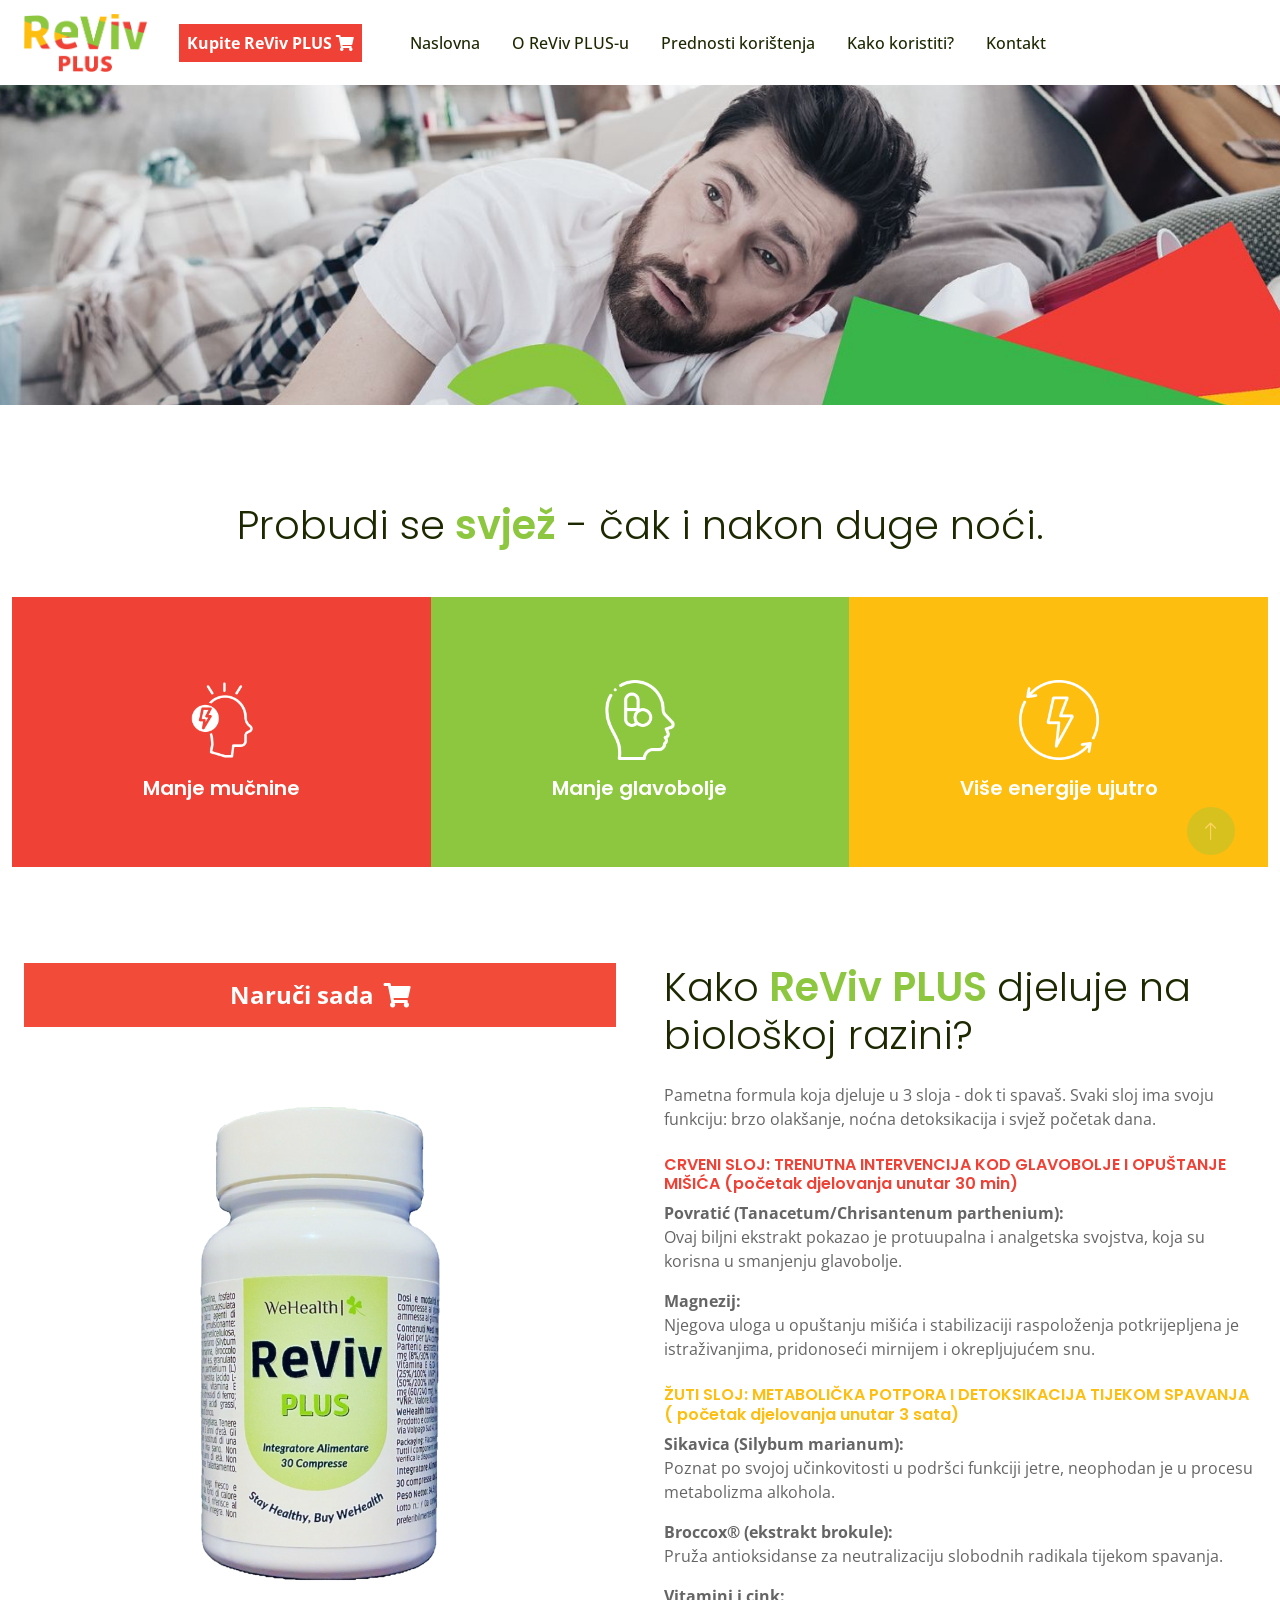
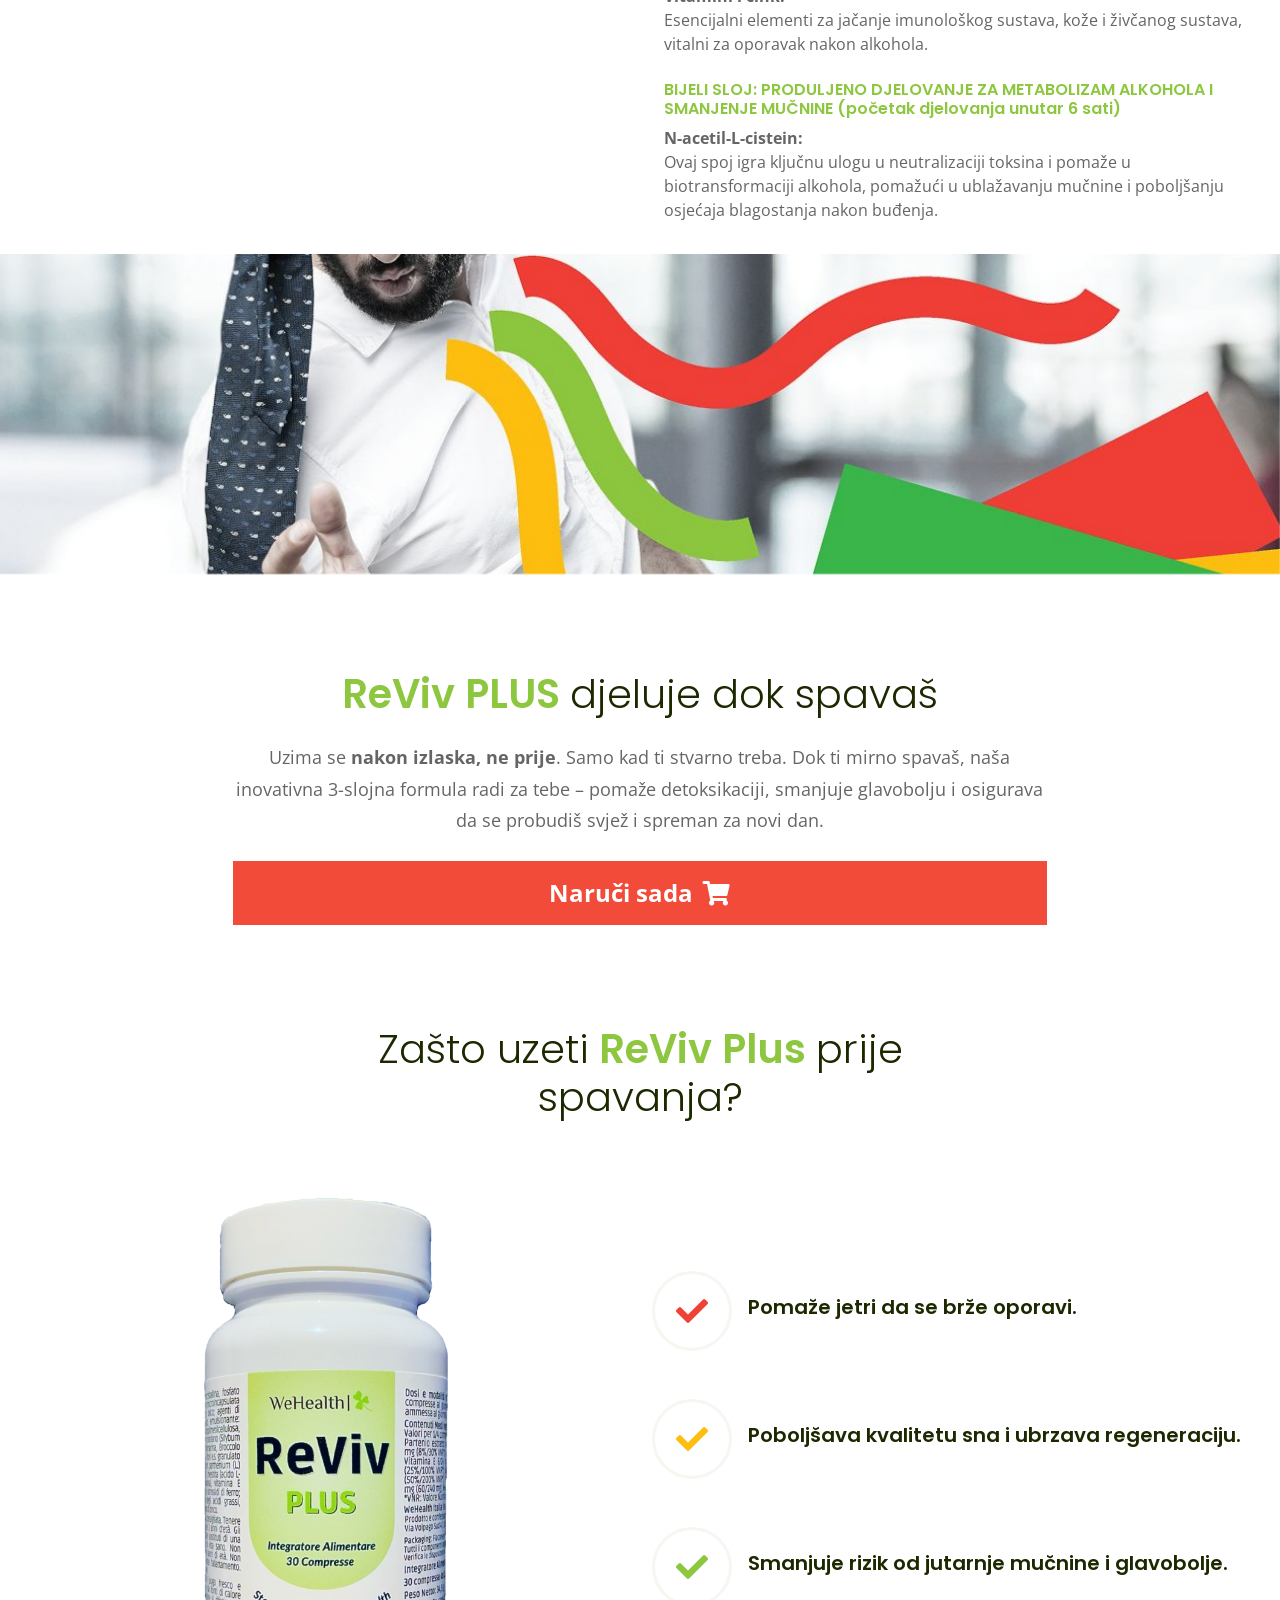
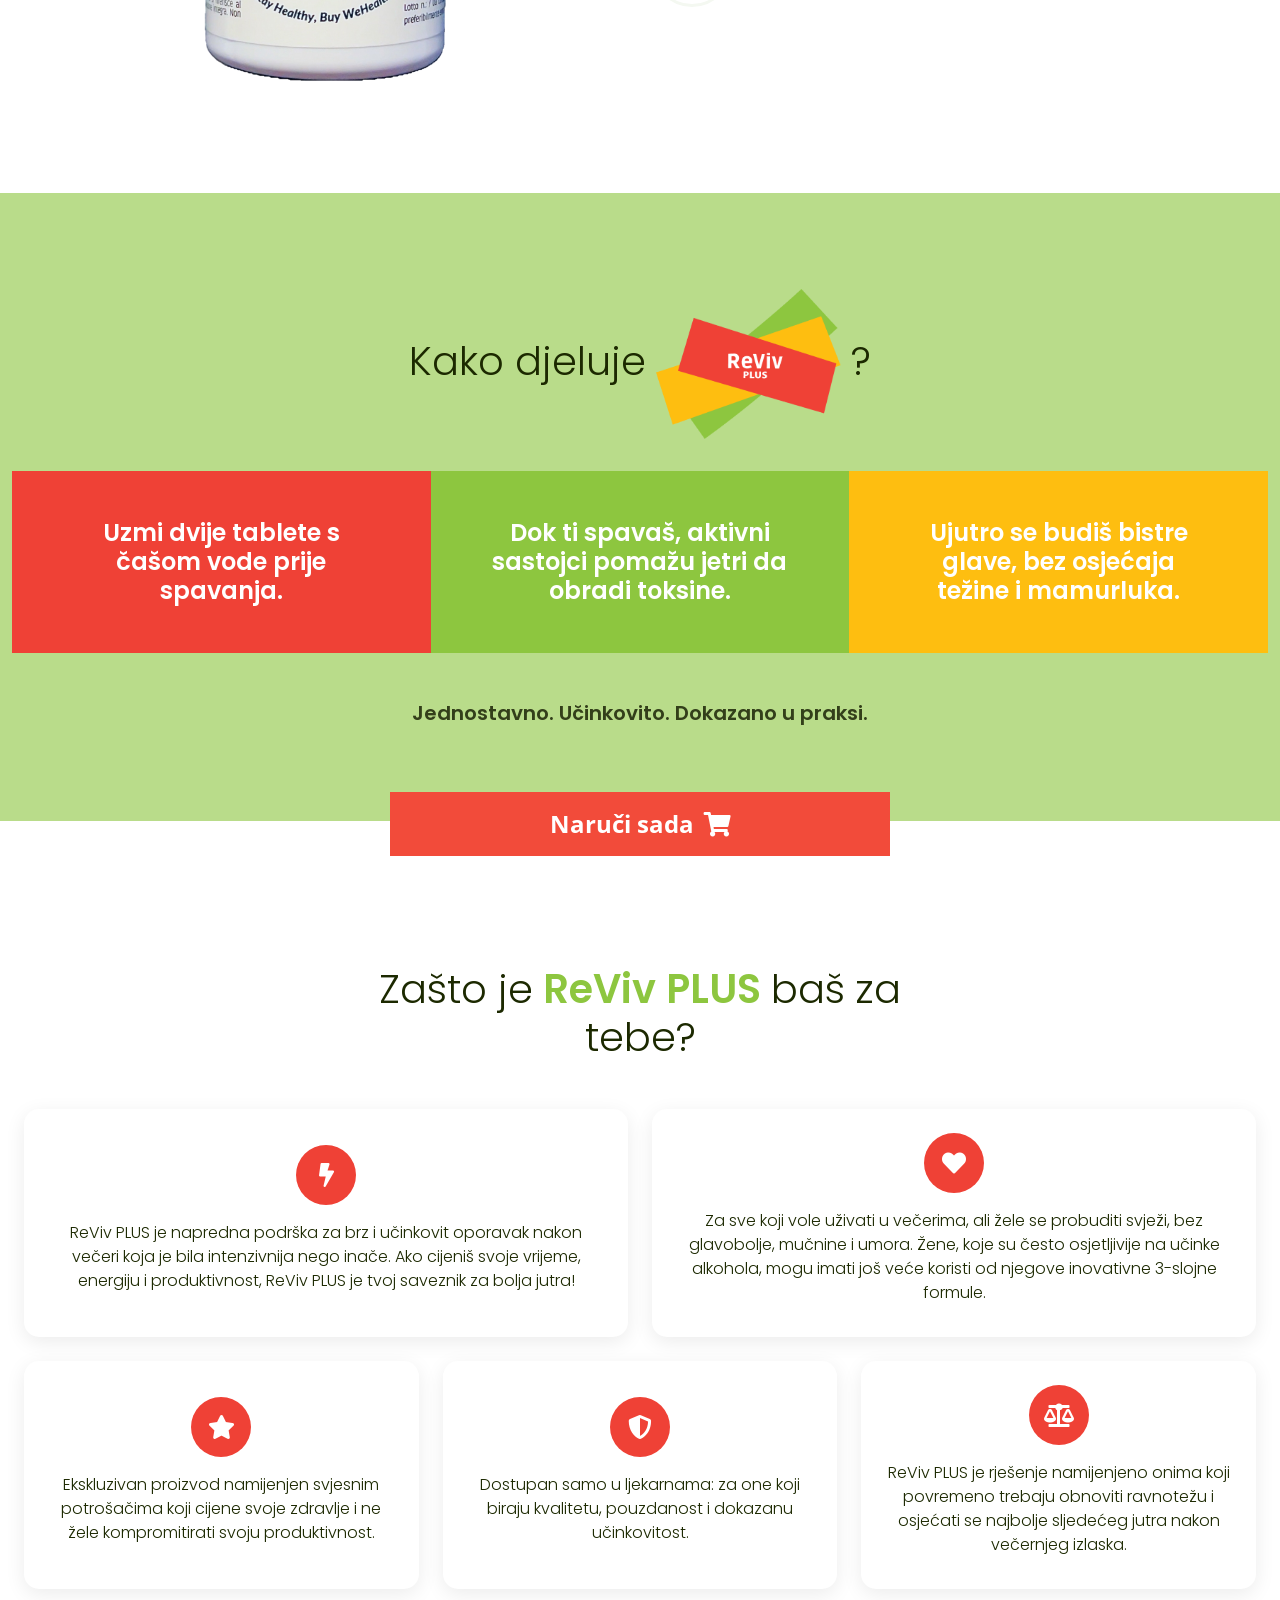
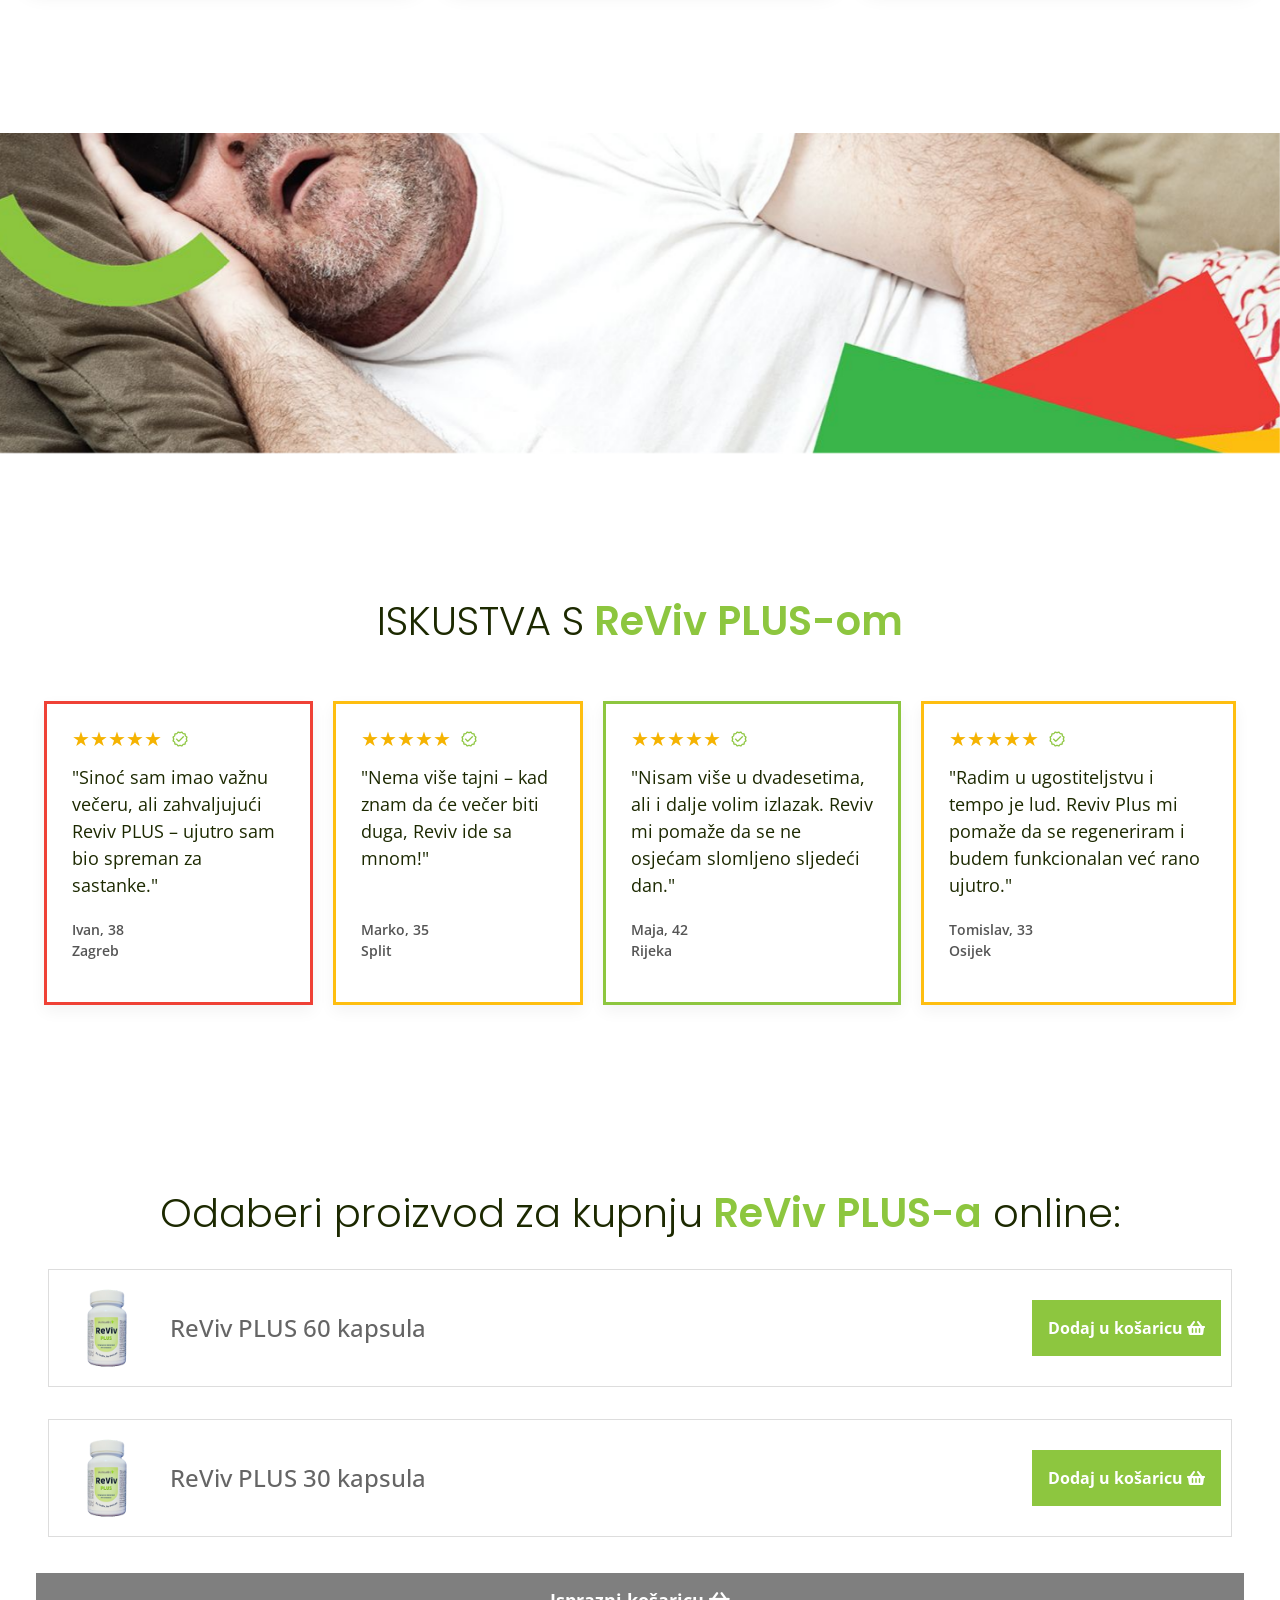
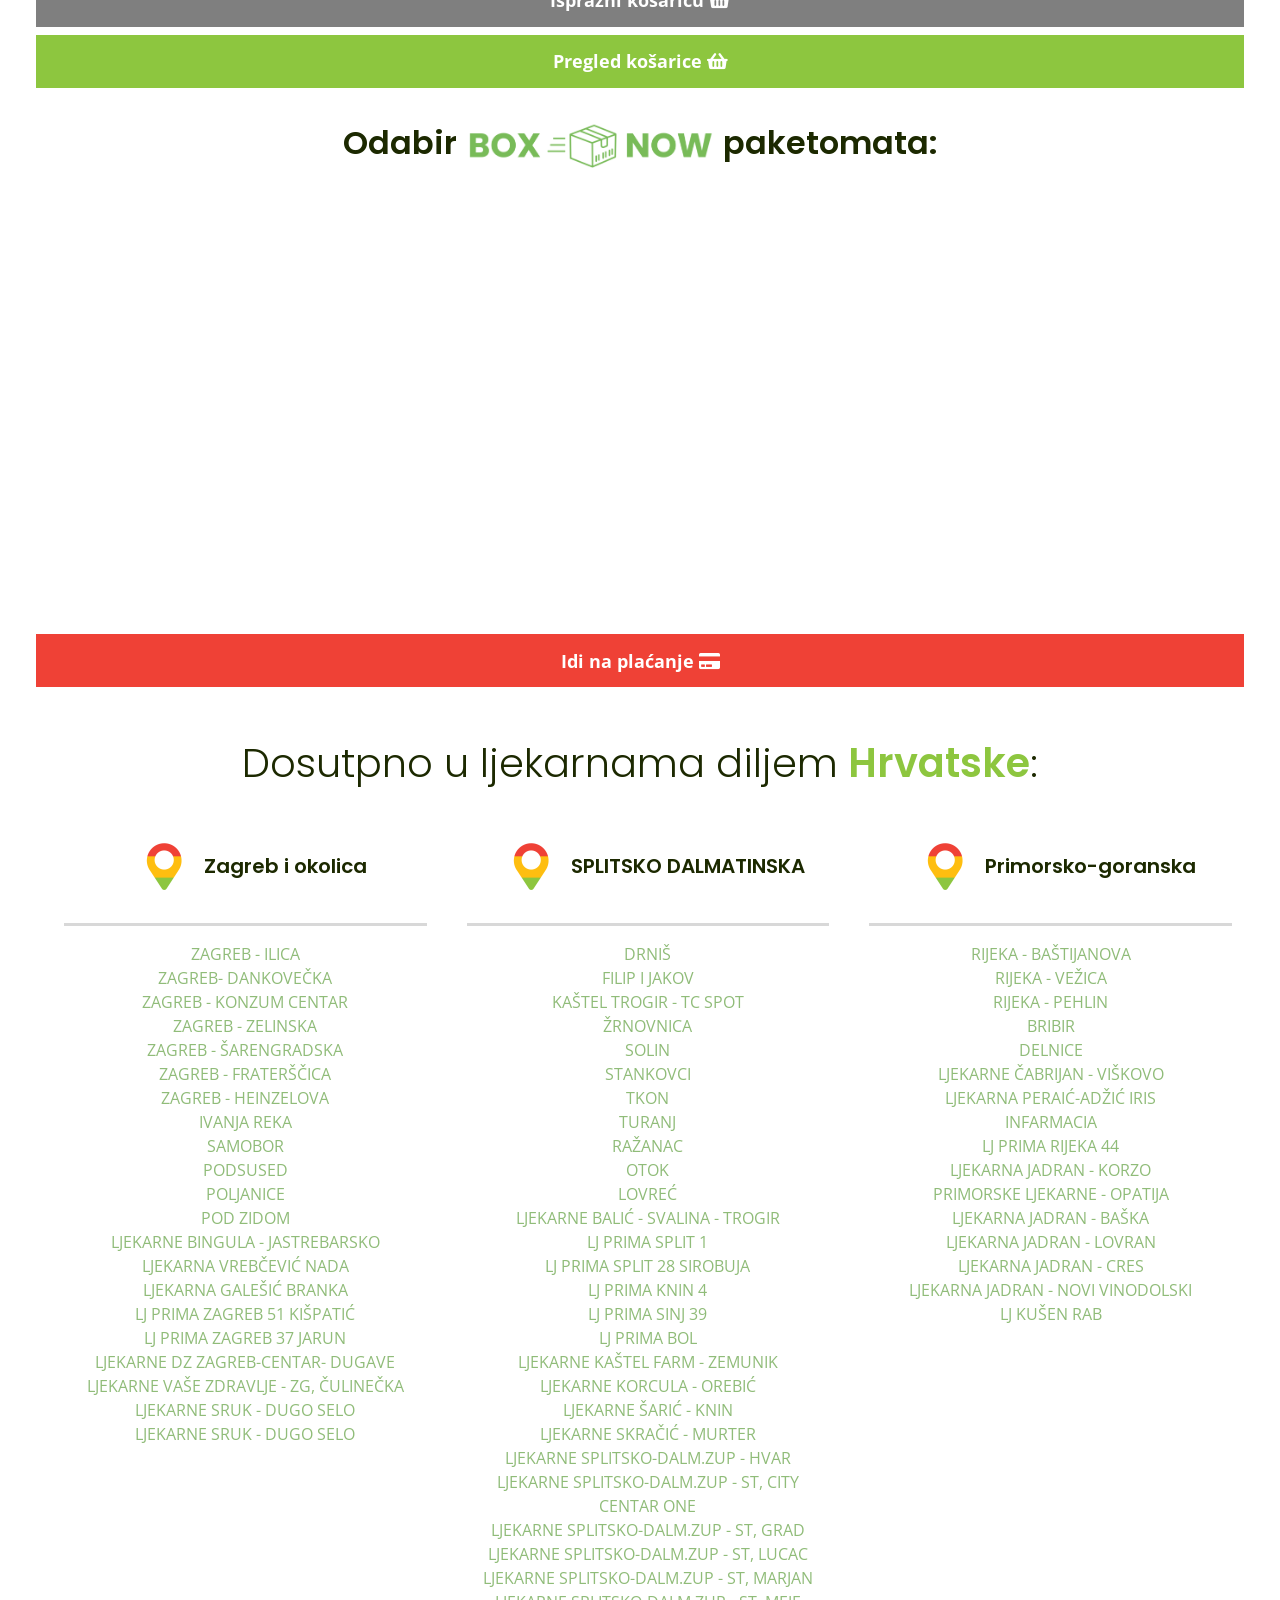
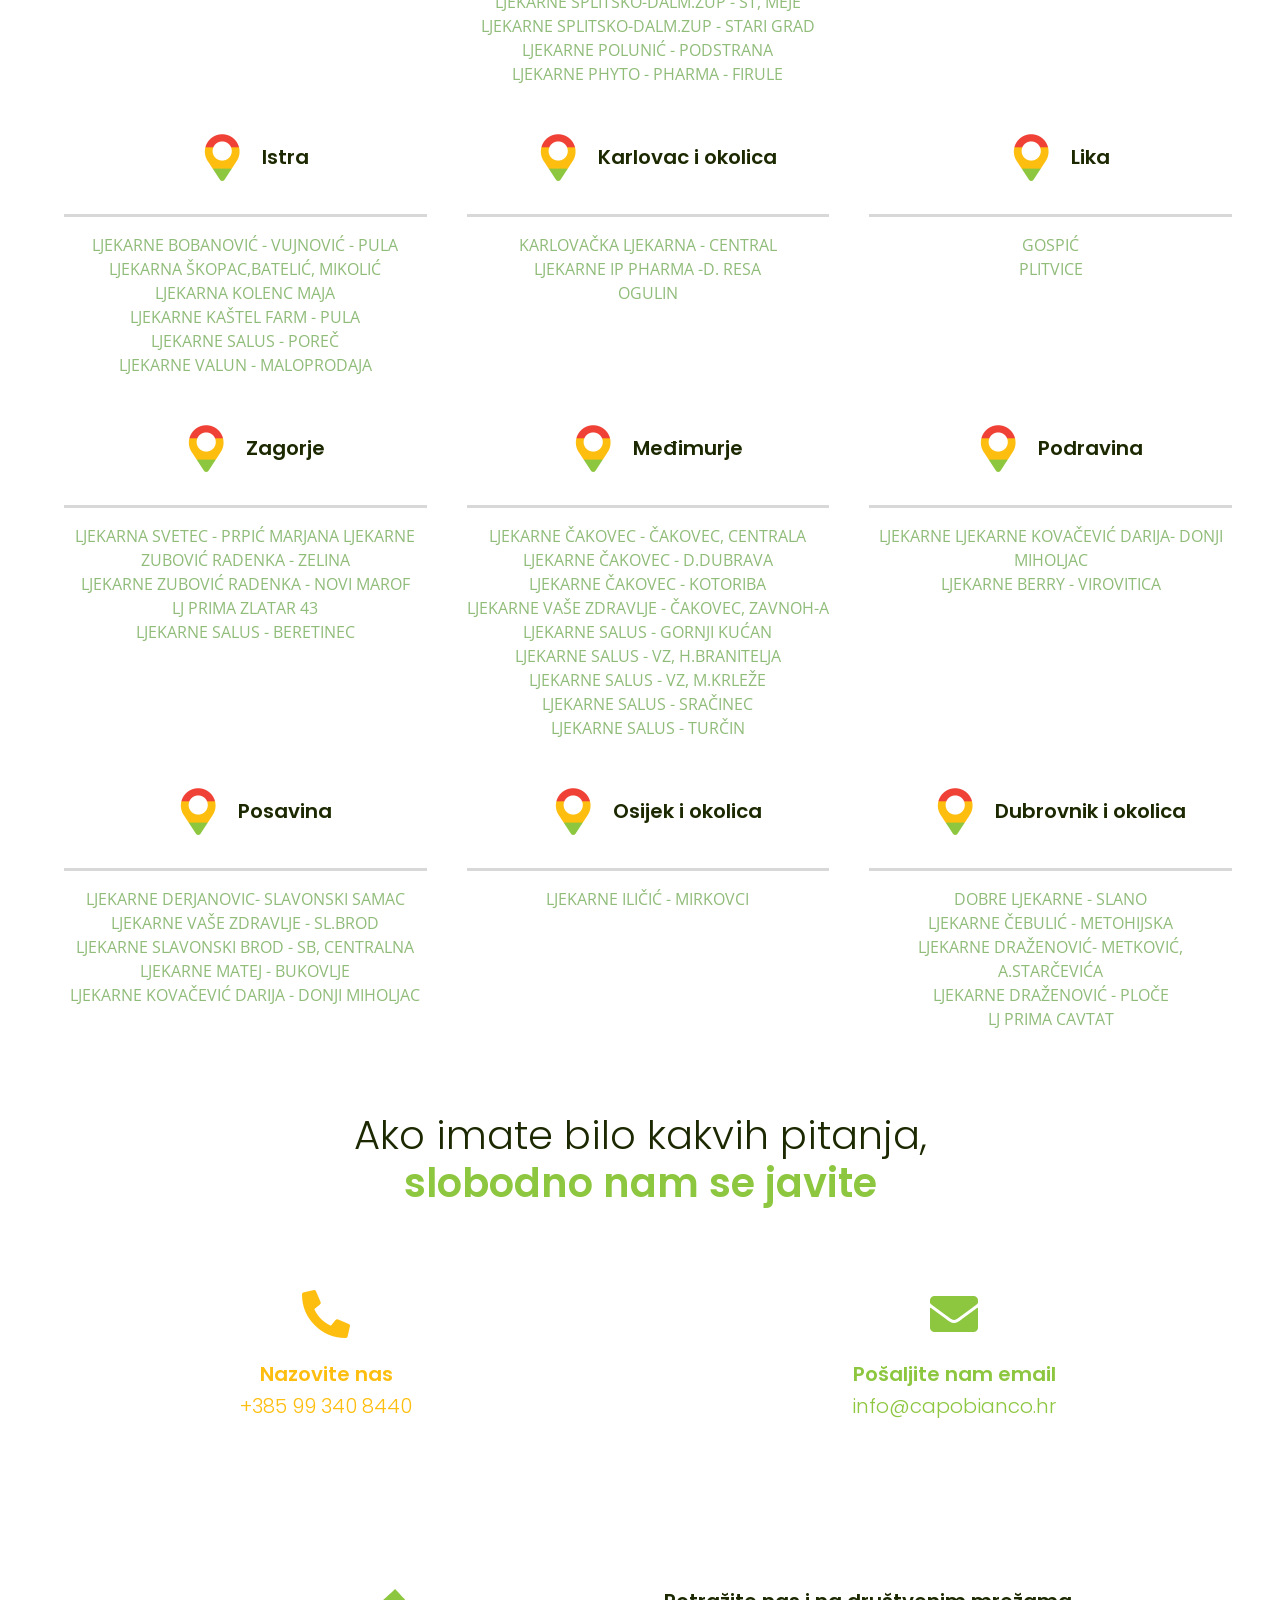
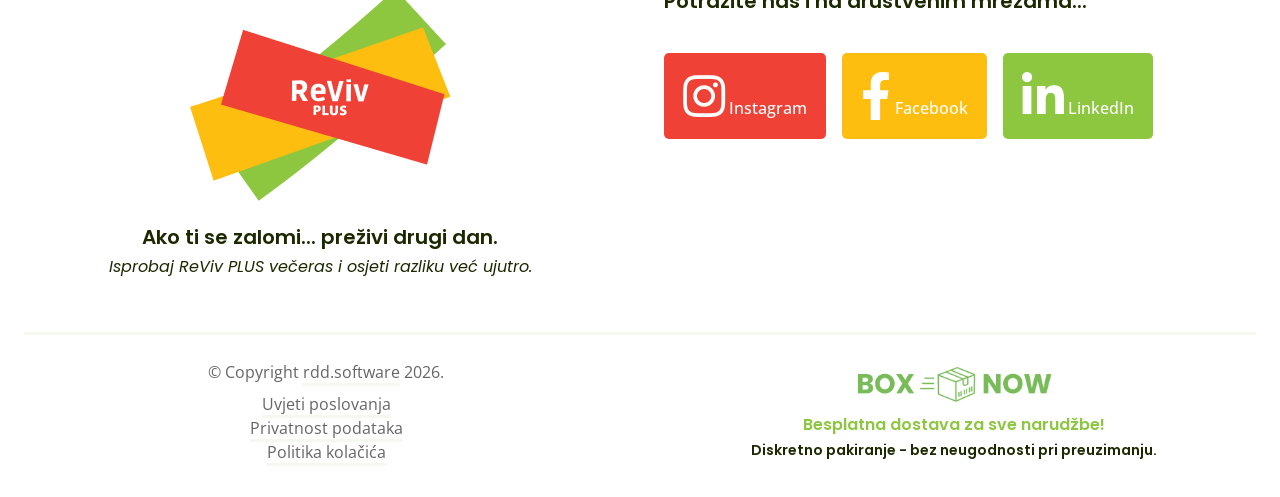
==== index.html @ fdd3a872 "New section added with cta button" ====
<!DOCTYPE html>
<html lang="en">

<head>
    <meta charset="utf-8">
    <title>ReViv PLUS</title>

    <!-- Stripe Main Library -->
    <script src="https://js.stripe.com/v3/"></script>

    <meta content="width=device-width, initial-scale=1.0" name="viewport">
    <meta content="" name="keywords">
    <meta content="" name="description">

    <!-- Favicon -->
    <link href="img/favicon.ico" rel="icon">
    <link rel="apple-touch-icon" sizes="180x180" href="img/apple-touch-icon.png">
    <link rel="icon" type="image/png" sizes="32x32" href="img/favicon-32x32.png">
    <link rel="icon" type="image/png" sizes="16x16" href="img/favicon-16x16.png">
    <link rel="manifest" href="img/site.webmanifest">

    <!-- Google Web Fonts -->
    <link rel="preconnect" href="https://fonts.googleapis.com">
    <link rel="preconnect" href="https://fonts.gstatic.com" crossorigin>
    <link
            href="https://fonts.googleapis.com/css2?family=Open+Sans:wght@400;500&family=Poppins:wght@200;600;700&display=swap"
            rel="stylesheet">

    <!-- Icon Font Stylesheet -->
    <link href="https://cdnjs.cloudflare.com/ajax/libs/font-awesome/5.10.0/css/all.min.css" rel="stylesheet">
    <link href="https://cdn.jsdelivr.net/npm/bootstrap-icons@1.4.1/font/bootstrap-icons.css" rel="stylesheet">

    <!-- Libraries Stylesheet -->
    <link href="lib/animate/animate.min.css" rel="stylesheet">
    <link href="lib/owlcarousel/assets/owl.carousel.min.css" rel="stylesheet">

    <!-- Customized Bootstrap Stylesheet -->
    <link href="css/bootstrap.min.css" rel="stylesheet">

    <!-- Template Stylesheet -->
    <link href="css/style.css?ver=1e0f3e21-e4b1-4bf8-b23b-40b22542bc1cs" rel="stylesheet">

    <!-- Google Tag Manager -->
    <script>(function (w, d, s, l, i) {
        w[l] = w[l] || [];
        w[l].push({
            'gtm.start':
                new Date().getTime(), event: 'gtm.js'
        });
        var f = d.getElementsByTagName(s)[0],
            j = d.createElement(s), dl = l != 'dataLayer' ? '&l=' + l : '';
        j.async = true;
        j.src =
            'https://www.googletagmanager.com/gtm.js?id=' + i + dl;
        f.parentNode.insertBefore(j, f);
    })(window, document, 'script', 'dataLayer', 'GTM-W8FXD79P');</script>
    <!-- End Google Tag Manager -->

    <!-- Meta Pixel Code -->
    <script>
        !function (f, b, e, v, n, t, s) {
            if (f.fbq) return;
            n = f.fbq = function () {
                n.callMethod ?
                    n.callMethod.apply(n, arguments) : n.queue.push(arguments)
            };
            if (!f._fbq) f._fbq = n;
            n.push = n;
            n.loaded = !0;
            n.version = '2.0';
            n.queue = [];
            t = b.createElement(e);
            t.async = !0;
            t.src = v;
            s = b.getElementsByTagName(e)[0];
            s.parentNode.insertBefore(t, s)
        }(window, document, 'script',
            'https://connect.facebook.net/en_US/fbevents.js');
        fbq('init', '1792141361356498');
        fbq('track', 'PageView');
    </script>
    <noscript><img height="1" width="1" style="display:none"
                   src="https://www.facebook.com/tr?id=1792141361356498&ev=PageView&noscript=1"
    /></noscript>
    <!-- End Meta Pixel Code -->
</head>

<!-- Google Tag Manager (noscript) -->
<noscript>
    <iframe src="https://www.googletagmanager.com/ns.html?id=GTM-W8FXD79P"
            height="0" width="0" style="display:none;visibility:hidden"></iframe>
</noscript>
<!-- End Google Tag Manager (noscript) -->

<body>
<!-- Spinner Start -->
<div id="spinner"
     class="show bg-white position-fixed translate-middle w-100 vh-100 top-50 start-50 d-flex align-items-center justify-content-center">
    <div class="spinner-grow text-green" style="width: 3rem; height: 3rem;" role="status">
        <span class="sr-only">Učitavanje...</span>
    </div>
</div>
<!-- Spinner End -->

<!-- Navbar Start -->
<div class="container-fluid sticky-top">
    <div class="container">
        <nav class="navbar navbar-expand-lg navbar-light p-0">
            <a href="index.html" class="navbar-brand">
                <img id="menu-logo" height="58" src="img/footer_logo.png" alt="">
            </a>
            <a id="call-to-action-button" href="#order" class="nav-item nav-link">
                <span class="call-to-action-btn">Kupite ReViv PLUS <i class="fa fa-shopping-cart"></i></span>
            </a>
            <button type="button" class="navbar-toggler me-0" data-bs-toggle="collapse"
                    data-bs-target="#navbarCollapse">
                <span class="navbar-toggler-icon"></span>
            </button>
            <div class="collapse navbar-collapse" id="navbarCollapse">
                <div class="navbar-nav">
                    <a href="index.html" class="nav-item nav-link">Naslovna</a>
                    <a href="#about" class="nav-item nav-link">O ReViv PLUS-u</a>
                    <a href="#benefits" class="nav-item nav-link">Prednosti korištenja</a>
                    <a href="#how-to-use" class="nav-item nav-link">Kako koristiti?</a>
                    <a href="#contact" class="nav-item nav-link">Kontakt</a>
                </div>
            </div>
        </nav>
    </div>
</div>
<!-- Navbar End -->


<!-- Hero Start -->
<div class="container-fluid hero-header mb-5">
    <div class="container">
        <div class="row g-5 align-items-center">
        </div>
    </div>
</div>
<!-- Hero End -->

<!-- Feature Start -->
<div id="about" class="container-fluid py-5">
    <div class="container">
        <h1 class="text-green mb-5" style="text-align: center;">
            <span class="fw-light text-dark"> Probudi se</span> svjež<span class="fw-light text-dark"> - čak i nakon duge noći.</span>
        </h1>
        <div class="row g-4">
            <div id="hangover" class="col-lg-4 wow fadeIn" data-wow-delay="0.1s">
                <div class="feature-item position-relative text-center p-3">
                    <div class="border py-5 px-3">
                        <img class="feature-icon" src="icons/hangover.png" alt="hangover-icon">
                        <h5 class="text-white mb-0">Manje mučnine</h5>
                    </div>
                </div>
            </div>
            <div id="headache" class="col-lg-4 wow fadeIn" data-wow-delay="0.3s">
                <div class="feature-item position-relative text-center p-3">
                    <div class="border py-5 px-3">
                        <img class="feature-icon" src="icons/headache.png" alt="headache-icon">
                        <h5 class="text-white mb-0">Manje glavobolje</h5>
                    </div>
                </div>
            </div>
            <div id="liver" class="col-lg-4 wow fadeIn" data-wow-delay="0.5s">
                <div class="feature-item position-relative text-center p-3">
                    <div class="border py-5 px-3">
                        <img class="feature-icon" src="icons/energy.png" alt="liver-icon">
                        <h5 class="text-white mb-0">Više energije ujutro</h5>
                    </div>
                </div>
            </div>
        </div>
    </div>
</div>
<!-- Feature End -->

<!-- About Start -->
<div class="container-fluid pt-5 pb-3">
    <div class="container">
        <div class="row g-5 align-items-start">
            <div class="col-lg-6 wow fadeIn about-cta-col" data-wow-delay="0.1s">

                <!-- BUTTON (TOP) -->
                <div class="about-cta-wrapper">
                    <a href="#order" class="about-cta-btn">
                        Naruči sada <i class="fa fa-shopping-cart"></i>
                    </a>
                </div>

                <!-- IMAGE (CENTERED) -->
                <div class="about-cta-image">
                    <img class="img-fluid animated pulse infinite"
                         src="img/pill-box.png"
                         alt="reviv-plus-img">
                </div>

            </div>


            <div class="col-lg-6 wow fadeIn" data-wow-delay="0.5s">

                <h1 class="text-green mb-4"><span class="fw-light text-dark">Kako</span> ReViv PLUS
                    <span class="fw-light text-dark">djeluje na biološkoj razini?</span></h1>

                <p class="mb-4">
                    Pametna formula koja djeluje u 3 sloja - dok ti spavaš.
                    Svaki sloj ima svoju funkciju: brzo olakšanje, noćna
                    detoksikacija i svjež početak dana.
                </p>
                <p class="mb-4">
                <h6 class="text-red">CRVENI SLOJ: TRENUTNA INTERVENCIJA KOD GLAVOBOLJE I OPUŠTANJE MIŠIĆA
                    (početak djelovanja unutar 30 min)</h6>
                <p>
                    <strong>Povratić (Tanacetum/Chrisantenum parthenium):</strong><br> Ovaj biljni ekstrakt pokazao je
                    protuupalna i
                    analgetska svojstva, koja su korisna u smanjenju glavobolje.
                </p>
                <p>
                    <strong>Magnezij:</strong><br> Njegova uloga u opuštanju mišića i stabilizaciji raspoloženja
                    potkrijepljena je
                    istraživanjima, pridonoseći mirnijem i okrepljujućem snu.
                </p>
                </p>
                <p class="mb-4">
                <h6 class="text-yellow">ŽUTI SLOJ: METABOLIČKA POTPORA I DETOKSIKACIJA TIJEKOM SPAVANJA
                    ( početak djelovanja unutar 3 sata)</h6>
                <p>
                    <strong>Sikavica (Silybum marianum):</strong><br> Poznat po svojoj učinkovitosti u podršci funkciji
                    jetre, neophodan je u procesu metabolizma alkohola.
                </p>
                <p>
                    <strong>Broccox® (ekstrakt brokule):</strong><br> Pruža antioksidanse za neutralizaciju slobodnih
                    radikala tijekom spavanja.
                </p>
                <p>
                    <strong>Vitamini i cink:</strong><br> Esencijalni elementi za jačanje imunološkog sustava, kože i
                    živčanog sustava, vitalni za oporavak nakon
                    alkohola.
                </p>
                </p>
                <p class="mb-4">
                <h6 class="text-green">BIJELI SLOJ: PRODULJENO DJELOVANJE ZA METABOLIZAM ALKOHOLA I SMANJENJE MUČNINE
                    (početak djelovanja
                    unutar 6 sati)</h6>
                <strong>N-acetil-L-cistein:</strong><br> Ovaj spoj igra ključnu ulogu u neutralizaciji
                toksina i pomaže u biotransformaciji alkohola, pomažući u ublažavanju mučnine i poboljšanju osjećaja
                blagostanja nakon buđenja.
                </p>

            </div>

        </div>
    </div>
</div>
<!-- About End -->

<!-- Hero About Start -->
<div class="container-fluid hero-header about-hero mb-5">
    <div class="container">
        <div class="row g-5 align-items-center">
        </div>
    </div>
</div>
<!-- Hero About End -->

<!-- Sleep Action Section Start -->
<div class="container-fluid py-5 mb-5">
    <div class="container">
        <div class="row justify-content-center">
            <div class="col-lg-8 text-center wow fadeIn" data-wow-delay="0.1s">
                <h1 class="text-green mb-4">
                    ReViv PLUS <span class="fw-light text-dark">djeluje dok spavaš</span>
                </h1>
                <p class="mb-4" style="font-size: 1.1rem; line-height: 1.8;">
                    Uzima se <strong>nakon izlaska, ne prije</strong>. Samo kad ti stvarno treba.
                    Dok ti mirno spavaš, naša inovativna 3-slojna formula radi za tebe –
                    pomaže detoksikaciji, smanjuje glavobolju i osigurava da se probudiš svjež i spreman za novi dan.
                </p>

                <!-- CTA BUTTON -->
                <div class="mt-4">
                    <a href="#order" class="about-cta-btn">
                        Naruči sada <i class="fa fa-shopping-cart"></i>
                    </a>
                </div>
            </div>
        </div>
    </div>
</div>
<!-- Sleep Action Section End -->

<!-- Feature Start -->
<div id="benefits" class="container-fluid py-1">
    <div class="container">
        <div class="mx-auto text-center wow fadeIn" data-wow-delay="0.1s" style="max-width: 600px;">
            <h1 class="text-green mb-3"><span class="fw-light text-dark">Zašto uzeti</span> ReViv
                Plus <span class="fw-light text-dark">prije spavanja?</span></h1>
        </div>
        <div class="row g-4 align-items-center">
            <div class="col-lg-6 wow fadeIn" data-wow-delay="0.1s">
                <img class="img-fluid animated pulse infinite" src="img/pill-box.png" alt="reviv-plus-pill-box">
            </div>
            <div class="col-lg-6 wow fadeIn" data-wow-delay="0.3s">
                <div class="row g-5">
                    <div class="col-12 d-flex">
                        <div class="btn-square rounded-circle border flex-shrink-0"
                             style="width: 80px; height: 80px;">
                            <i class="fa fa-check fa-2x text-red"></i>
                        </div>
                        <div class="ps-3 vertical_center">
                            <h5>Pomaže jetri da se brže oporavi.</h5>
                        </div>
                    </div>
                    <div class="col-12 d-flex">
                        <div class="btn-square rounded-circle border flex-shrink-0"
                             style="width: 80px; height: 80px;">
                            <i class="fa fa-check fa-2x text-yellow"></i>
                        </div>
                        <div class="ps-3 vertical_center">
                            <h5>Poboljšava kvalitetu sna i ubrzava regeneraciju.</h5>
                        </div>
                    </div>
                    <div class="col-12 d-flex">
                        <div class="btn-square rounded-circle border flex-shrink-0"
                             style="width: 80px; height: 80px;">
                            <i class="fa fa-check fa-2x text-green"></i>
                        </div>
                        <div class="ps-3 vertical_center">
                            <h5>Smanjuje rizik od jutarnje mučnine i glavobolje.</h5>
                        </div>
                    </div>
                </div>
            </div>
        </div>
    </div>
</div>
<!-- Feature End -->


<!-- How To Use Start -->
<div id="how-to-use" class="container-fluid how-to-use my-5 py-5 position-relative">
    <div class="container text-dark py-5">

        <!-- Section title -->
        <div class="mx-auto text-center wow fadeIn" data-wow-delay="0.1s" style="max-width: 600px;">
            <h1 class="text-white mb-3">
                <span class="fw-light text-dark">Kako djeluje</span>
                <a href="index.html" class="d-inline-block mb-3">
                    <img height="150" src="img/logo.png" alt="">
                </a>
                <span class="fw-light text-dark"> ?</span>
            </h1>
        </div>


        <!-- Three boxes -->
        <div class="row g-4">
            <div class="col-lg-4 wow fadeIn bg-red" data-wow-delay="0.1s">
                <div class="feature-item position-relative text-center">
                    <div class="m-5">
                        <h4 class="text-white">Uzmi dvije tablete s čašom vode prije spavanja.</h4>
                    </div>
                </div>
            </div>

            <div class="col-lg-4 wow fadeIn bg-green" data-wow-delay="0.3s">
                <div class="feature-item position-relative text-center">
                    <div class="m-5">
                        <h4 class="text-white">Dok ti spavaš, aktivni sastojci pomažu jetri da obradi toksine.</h4>
                    </div>
                </div>
            </div>

            <div class="col-lg-4 wow fadeIn bg-yellow" data-wow-delay="0.5s">
                <div class="feature-item position-relative text-center">
                    <div class="m-5">
                        <h4 class="text-white">Ujutro se budiš bistre glave, bez osjećaja težine i mamurluka.</h4>
                    </div>
                </div>
            </div>
        </div>

    </div>

    <div class="row g-4 text-center">
        <h5 class="mb-5 slogan-how-it-works">
            Jednostavno. Učinkovito. Dokazano u praksi.
        </h5>
    </div>

    <!-- CTA BUTTON OVERLAPPING BOTTOM EDGE -->
    <div class="how-to-use-cta">
        <a href="#order" class="about-cta-btn">
            Naruči sada <i class="fa fa-shopping-cart"></i>
        </a>
    </div>

</div>
<!-- How To Use End -->


<!-- Testimonial Start -->
<div class="container-fluid testimonial my-5 py-5">
    <div class="container text-dark py-5">
        <div class="mx-auto text-center wow fadeIn" data-wow-delay="0.1s" style="max-width: 600px;">
            <h1 class="text-green mb-5">
                <span class="fw-light text-dark">Zašto je</span> ReViv PLUS
                <span class="fw-light text-dark"> baš za tebe?</span>
            </h1>
        </div>

        <!-- Prvi red - 2 kartice -->
        <div class="row g-4 mb-4 justify-content-center">
            <div class="col-lg-6 col-md-6">
                <div class="testimonial-card p-4 h-100 wow fadeIn" data-wow-delay="0.1s">
                    <div class="icon-circle mb-3">
                        <i class="fas fa-bolt"></i>
                    </div>
                    <h5 class="fw-light lh-base text-dark">
                        ReViv PLUS je napredna podrška za brz i učinkovit
                        oporavak nakon večeri koja je bila intenzivnija nego inače. Ako cijeniš svoje vrijeme,
                        energiju i produktivnost, ReViv PLUS je tvoj saveznik za bolja jutra!
                    </h5>
                </div>
            </div>
            <div class="col-lg-6 col-md-6">
                <div class="testimonial-card p-4 h-100 wow fadeIn" data-wow-delay="0.2s">
                    <div class="icon-circle mb-3">
                        <i class="fas fa-heart"></i>
                    </div>
                    <h5 class="fw-light lh-base text-dark">
                        Za sve koji vole uživati u večerima, ali žele se
                        probuditi svježi, bez glavobolje, mučnine i umora. Žene, koje su često osjetljivije na
                        učinke alkohola, mogu imati još veće koristi od njegove inovativne 3-slojne formule.
                    </h5>
                </div>
            </div>
        </div>

        <!-- Drugi red - 3 kartice -->
        <div class="row g-4 justify-content-center">
            <div class="col-lg-4 col-md-6">
                <div class="testimonial-card p-4 h-100 wow fadeIn" data-wow-delay="0.3s">
                    <div class="icon-circle mb-3">
                        <i class="fas fa-star"></i>
                    </div>
                    <h5 class="fw-light lh-base text-dark">
                        Ekskluzivan proizvod namijenjen svjesnim potrošačima koji
                        cijene svoje zdravlje i ne žele kompromitirati svoju produktivnost.
                    </h5>
                </div>
            </div>
            <div class="col-lg-4 col-md-6">
                <div class="testimonial-card p-4 h-100 wow fadeIn" data-wow-delay="0.4s">
                    <div class="icon-circle mb-3">
                        <i class="fas fa-shield-alt"></i>
                    </div>
                    <h5 class="fw-light lh-base text-dark">
                        Dostupan samo u ljekarnama: za one koji biraju
                        kvalitetu, pouzdanost i dokazanu učinkovitost.
                    </h5>
                </div>
            </div>
            <div class="col-lg-4 col-md-6">
                <div class="testimonial-card p-4 h-100 wow fadeIn" data-wow-delay="0.5s">
                    <div class="icon-circle mb-3">
                        <i class="fas fa-balance-scale"></i>
                    </div>
                    <h5 class="fw-light lh-base text-dark">
                        ReViv PLUS je rješenje
                        namijenjeno onima koji povremeno trebaju obnoviti ravnotežu i osjećati se najbolje sljedećeg
                        jutra nakon večernjeg izlaska.
                    </h5>
                </div>
            </div>
        </div>
    </div>
</div>
<!-- Testimonial End -->

<!-- Hero Testimonial Start -->
<div class="container-fluid hero-header testimonials-hero mb-5">
    <div class="container">
        <div class="row g-5 align-items-center">
        </div>
    </div>
</div>
<!-- Hero Testimonial End -->

<!-- Testimonial Start -->
<div class="container-fluid testimonial my-5 py-5">
    <div class="container text-dark py-5">
        <div class="mx-auto text-center wow fadeIn" data-wow-delay="0.1s" style="max-width: 600px;">
            <h1 class="text-green mb-3"><span
                    class="fw-light text-dark">ISKUSTVA S</span> ReViv PLUS-om</h1>
        </div>
        <div class="reviews-container">
            <div class="review-card red">
                <div class="rating">
                    <span class="stars">★★★★★</span>
                    <img src="icons/verified.png" alt="Verified review" class="verified-icon">
                </div>
                <p class="review-text">
                    "Sinoć sam imao važnu večeru, ali zahvaljujući Reviv PLUS – ujutro sam bio spreman za sastanke."
                </p>
                <p class="review-author">
                    Ivan, 38<br>
                    Zagreb
                </p>
            </div>

            <div class="review-card yellow">
                <div class="rating">
                    <span class="stars">★★★★★</span>
                    <img src="icons/verified.png" alt="Verified review" class="verified-icon">
                </div>
                <p class="review-text">
                    "Nema više tajni – kad znam da će večer biti duga, Reviv ide sa mnom!"
                </p>
                <p class="review-author">
                    Marko, 35<br>
                    Split
                </p>
            </div>

            <div class="review-card green">
                <div class="rating">
                    <span class="stars">★★★★★</span>
                    <img src="icons/verified.png" alt="Verified review" class="verified-icon">
                </div>
                <p class="review-text">
                    "Nisam više u dvadesetima, ali i dalje volim izlazak. Reviv mi pomaže da se ne osjećam slomljeno sljedeći dan."
                </p>
                <p class="review-author">
                    Maja, 42<br>
                    Rijeka
                </p>
            </div>

            <div class="review-card yellow">
                <div class="rating">
                    <span class="stars">★★★★★</span>
                    <img src="icons/verified.png" alt="Verified review" class="verified-icon">
                </div>
                <p class="review-text">
                    "Radim u ugostiteljstvu i tempo je lud. Reviv Plus mi pomaže da se regeneriram i budem funkcionalan već rano ujutro."
                </p>
                <p class="review-author">
                    Tomislav, 33<br>
                    Osijek
                </p>
            </div>
        </div>
    </div>
</div>
<!-- Testimonial End -->

<!-- Order Info Start -->
<div class="container-fluid mb-5">
    <div class="container">
        <div id="order" class="container-fluid">
            <div class="container">
                <div class="mx-auto text-center wow fadeIn" data-wow-delay="0.1s" style="margin-bottom: 5rem">

                    <h1 class="text-green"><span
                            class="fw-light text-dark">Odaberi proizvod za kupnju</span> ReViv PLUS-a<span
                            class="fw-light text-dark"><span
                            class="fw-light text-dark"> online:</span></span><br>
                    </h1>

                    <div class="product-row">
                        <img src="img/pill-box.png" alt="ReViv Plus 60">
                        <div class="product-info">
                            <div class="product-description">ReViv PLUS 60 kapsula</div>
                            <span data-product-id="prod_TJtDu45campD2B" id="btn-product-60"
                                  class="add-to-cart-btn">Dodaj u košaricu <i
                                    class="fa fa-shopping-basket"></i></span>
                        </div>
                    </div>

                    <div class="product-row">
                        <img src="img/pill-box.png" alt="ReViv Plus 30">
                        <div class="product-info">
                            <div class="product-description">ReViv PLUS 30 kapsula</div>
                            <span data-product-id="prod_TJtERAoefR0NUO" id="btn-product-30"
                                  class="add-to-cart-btn">Dodaj u košaricu <i
                                    class="fa fa-shopping-basket"></i></span>
                        </div>
                    </div>

                    <div class="row justify-content-center">
                        <span id="clearShoppingCartBtn"
                              class="clear-shopping-cart-btn my-1">Isprazni košaricu  <i
                                class="fa fa-shopping-basket"></i></span>
                        <span id="showShoppingCartBtn"
                              class="go-to-shopping-cart-btn my-1">Pregled košarice  <i
                                class="fa fa-shopping-basket"></i></span>

                        <div class="row my-3" id="shopping-cart" hidden></div>

                        <h2 class="mt-4">Odabir <img width="250" src="img/box-now-logo.png"> paketomata:</h2>

                        <div class="mb-5" style="min-height: 400px;" id="boxnowmap"></div>

                        <span id="buy"
                              class="go-to-payment-btn my-1">Idi na plaćanje  <i
                                class="fa fa-credit-card"></i></span>
                    </div>

                    <h1 class="text-green mb-3 mt-5"><span
                            class="fw-light text-dark">Dosutpno u ljekarnama diljem</span> Hrvatske<span
                            class="fw-light text-dark"><span
                            class="fw-light text-dark">:</span></span></h1>

                    <div class="row g-4 mt-2">
                        <div class="col-lg-4">
                            <div class="ps-3">
                                <h5><img width="64" class="img-fluid m-2" src="img/map_pin.png" alt="pablo-pin">Zagreb i
                                    okolica</h5>
                                <hr class="w-100">
                                <a href="https://www.google.com/maps?q=45.8122995,15.9452469" target="_blank">ZAGREB -
                                    ILICA</a><br>

                                <a href="https://www.google.com/maps?q=45.83073050836916, 16.055648398264836"
                                   target=“_blank”>ZAGREB- DANKOVEČKA</a><br>

                                <a href="https://www.google.com/maps?q=45.79643804973295, 15.909725054686827"
                                   target=“_blank">ZAGREB
                                    - KONZUM CENTAR</a><br>

                                <a href="https://www.google.com/maps?q=45.8024681,15.972729751305879" target=“_blank">ZAGREB
                                    - ZELINSKA</a><br>

                                <a href="https://www.google.com/maps?q=45.80016637223525, 15.960426155936178"
                                   target=“_blank">ZAGREB - ŠARENGRADSKA</a><br>

                                <a href="https://www.google.com/maps?q=45.82728385,15.931026617618807" target="_blank">ZAGREB
                                    - FRATERŠČICA</a><br>

                                <a href="https://www.google.com/maps?q=45.811461449999996,16.00029970552358"
                                   target="_blank">ZAGREB
                                    - HEINZELOVA</a><br>

                                <a href="https://www.google.com/maps?q=45.7996888,16.1200643" target="_blank">IVANJA
                                    REKA</a><br>

                                <a href="https://www.google.com/maps?q=45.8029664,15.710264" target="_blank">SAMOBOR</a><br>

                                <a href="https://www.google.com/maps?q=45.8166591,15.835657471968325"
                                   target="_blank">PODSUSED</a><br>

                                <a href="https://www.google.com/maps?q=45.8281562,16.0728709"
                                   target="_blank">POLJANICE</a><br>

                                <a href="https://www.google.com/maps?q=45.8136152,15.9778486" target=“_blank">POD
                                    ZIDOM</a><br>

                                <a href="https://www.google.com/maps?q=45.67175398612897,15.656427549677408"
                                   target="_blank">LJEKARNE
                                    BINGULA - JASTREBARSKO</a><br>

                                <a href="https://www.google.com/maps?q=45.8025805,15.9298018" target="_blank">LJEKARNA
                                    VREBČEVIĆ NADA </a><br>

                                <a href="https://www.google.com/maps?q=45.8805861,16.3979574" target="_blank">LJEKARNA
                                    GALEŠIĆ BRANKA </a><br>

                                <a href="https://www.google.com/maps?q=45.82455335,16.006115738597643" target="_blank">LJ
                                    PRIMA ZAGREB 51 KIŠPATIĆ</a><br>
                                <a href="https://www.google.com/maps?q=45.7897564,15.928878505532786" target="_blank">LJ
                                    PRIMA ZAGREB 37 JARUN</a><br>

                                <a href="https://www.google.com/maps?q=45.7651867,16.003091103343067" target="_blank">LJEKARNE
                                    DZ
                                    ZAGREB-CENTAR- DUGAVE</a><br>

                                <a href="https://www.google.com/maps?q=45.8251039,16.0640051" target="_blank">LJEKARNE
                                    VAŠE
                                    ZDRAVLJE - ZG, ČULINEČKA</a><br>

                                <a href="https://www.google.com/maps?q=45.80674905,16.24044587430003" target="_blank">LJEKARNE
                                    SRUK - DUGO SELO</a><br>
                                <a href="https://www.google.com/maps?q=44.04917766285193, 15.312014384704984"
                                   target="_blank">LJEKARNE
                                    SRUK - DUGO SELO</a><br>
                            </div>
                        </div>
                        <div class="col-lg-4">
                            <div class="ps-3">
                                <h5><img width="64" class="img-fluid m-2" src="img/map_pin.png" alt="pablo-pin">SPLITSKO
                                    DALMATINSKA
                                </h5>
                                <hr class="w-100">
                                <a href="https://www.google.com/maps?q=43.86073185811094, 16.155981741726322"
                                   target="_blank">DRNIŠ</a><br>

                                <a href="https://www.google.com/maps?q=43.9615431,15.426351" target="_blank">FILIP I
                                    JAKOV</a><br>

                                <a href="https://www.google.com/maps?q=43.5513462,16.3596296" target="_blank">KAŠTEL</a>

                                <a href="https://www.google.com/maps?q=43.542767717033094, 16.28916445586628"
                                   target=“_blank">TROGIR - TC SPOT</a><br>

                                <a href="https://www.google.com/maps?q=43.51773555621453, 16.557208346750375"
                                   target=“_blank">ŽRNOVNICA</a><br>

                                <a href="https://www.google.com/maps?q=43.529845,16.4924309"
                                   target="_blank">SOLIN</a><br>

                                <a href="https://www.google.com/maps?q=43.90187,15.7022843"
                                   target="_blank">STANKOVCI</a><br>

                                <a href="https://www.google.com/maps?q=43.9220658,15.4180882"
                                   target="_blank">TKON</a><br>

                                <a href="https://www.google.com/maps?q=45.4612412,15.5695859" target="_blank">TURANJ</a><br>

                                <a href="https://www.google.com/maps?q=44.2845734,15.33976535"
                                   target="_blank">RAŽANAC</a><br>

                                <a href="https://www.google.com/maps?q=43.68779930184617, 16.73328116076346"
                                   target="_blank">OTOK</a><br>

                                <a href="https://www.google.com/maps?q=43.49177830185894, 16.980474826006414"
                                   target="_blank">LOVREĆ</a><br>

                                <a href="https://www.google.com/maps?q=43.51846367959679,16.244093246407587"
                                   target="_blank">LJEKARNE
                                    BALIĆ - SVALINA - TROGIR</a><br>

                                <a href="https://www.google.com/maps?q=43.520113353107554, 16.447085416218513"
                                   target="_blank">LJ PRIMA SPLIT 1</a><br>
                                <a href="https://www.google.com/maps?q=43.509197277306754, 16.495718953832267"
                                   target="_blank">LJ PRIMA SPLIT 28 SIROBUJA</a><br>
                                <a href="https://www.google.com/maps?q=44.04324578948142, 16.198197387490257"
                                   target="_blank">LJ PRIMA KNIN 4</a><br>
                                <a href="https://www.google.com/maps?q=43.7002342,16.6442291" target="_blank">LJ PRIMA
                                    SINJ
                                    39</a><br>
                                <a href="https://www.google.com/maps?q=43.26198738958031,16.657731097720937"
                                   target="_blank">LJ PRIMA BOL</a><br>

                                <a href="https://www.google.com/maps?q=44.1050024,15.3794791" target="_blank">LJEKARNE
                                    KAŠTEL FARM -
                                    ZEMUNIK</a><br>
                                <a href="https://www.google.com/maps?q=42.9757659,17.1824199" target="_blank">LJEKARNE
                                    KORCULA - OREBIĆ</a><br>

                                <a href="https://www.google.com/maps?q=44.03545685143003,16.196476888744783"
                                   target="_blank">LJEKARNE
                                    ŠARIĆ - KNIN</a><br>
                                <a href="https://www.google.com/maps?q=43.82024554874948,15.592769301763436"
                                   target="_blank">LJEKARNE
                                    SKRAČIĆ - MURTER</a><br>

                                <a href="https://www.google.com/maps?q=43.172415099999995,16.441861227281052"
                                   target="_blank">LJEKARNE
                                    SPLITSKO-DALM.ZUP - HVAR</a><br>
                                <a href="https://www.google.com/maps?q=43.5134862,16.502568279272953" target="_blank">LJEKARNE
                                    SPLITSKO-DALM.ZUP - ST, CITY CENTAR ONE</a><br>
                                <a href="https://www.google.com/maps?q=43.5089145,16.438765853813557" target="_blank">LJEKARNE
                                    SPLITSKO-DALM.ZUP - ST, GRAD</a><br>
                                <a href="https://www.google.com/maps?q=43.5057348,16.4516934" target="_blank">LJEKARNE
                                    SPLITSKO-DALM.ZUP - ST, LUCAC</a><br>
                                <a href="https://www.google.com/maps?q=43.5100917,16.43803" target="_blank">LJEKARNE
                                    SPLITSKO-DALM.ZUP - ST, MARJAN</a><br>

                                <a href="https://www.google.com/maps?q=43.503573482508514, 16.426894755852224"
                                   target="_blank">LJEKARNE
                                    SPLITSKO-DALM.ZUP - ST, MEJE</a><br>
                                <a href="https://www.google.com/maps?q=43.185779566953606, 16.59746293180044"
                                   target="_blank">LJEKARNE
                                    SPLITSKO-DALM.ZUP - STARI GRAD</a><br>

                                <a href="https://www.google.com/maps?q=43.503708443608296, 16.533763317329715"
                                   target="_blank">LJEKARNE
                                    POLUNIĆ - PODSTRANA</a><br>

                                <a href="https://www.google.com/maps?q=43.5060855,16.4555983" target="_blank">LJEKARNE
                                    PHYTO - PHARMA - FIRULE</a><br>
                            </div>
                        </div>
                        <div class="col-lg-4">
                            <div class="ps-3">
                                <h5><img width="64" class="img-fluid m-2" src="img/map_pin.png" alt="pablo-pin">Primorsko-goranska
                                </h5>
                                <hr class="w-100">
                                <a href="https://www.google.com/maps?q=45.332831338460124, 14.442063975492728"
                                   target=“_blank”>RIJEKA - BAŠTIJANOVA</a><br>
                                <a href="https://www.google.com/maps?q=45.32324595330746,14.480209720848846"
                                   target=“_blank">RIJEKA
                                    - VEŽICA</a><br>

                                <a href="https://www.google.com/maps?q=45.3598886688335, 14.39653773553966"
                                   target=“_blank">RIJEKA
                                    - PEHLIN</a><br>
                                <a href="https://www.google.com/maps?q=45.1626127090113, 14.75886668289936"
                                   target="_blank">BRIBIR</a><br>
                                <a href="https://www.google.com/maps?q=45.4056978048754, 14.808210561733436"
                                   target="_blank">DELNICE</a><br>

                                <a href="https://www.google.com/maps?q=45.36385518590098, 14.392012231365023"
                                   target="_blank">LJEKARNE
                                    ČABRIJAN - VIŠKOVO</a><br>

                                <a href="https://www.google.com/maps?q=45.3780491,14.3858441" target="_blank">LJEKARNA
                                    PERAIĆ-ADŽIĆ IRIS </a><br>

                                <a href="https://www.google.com/maps?q=45.32674409584478,14.442306477304122"
                                   target="_blank">INFARMACIA</a><br>

                                <a href="https://www.google.com/maps?q=45.3254816,14.4423341" target="_blank">LJ PRIMA
                                    RIJEKA 44</a><br>

                                <a href="https://maps.app.goo.gl/Ea5asyqmwjoKsupW8" target="_blank">LJEKARNA JADRAN -
                                    KORZO</a><br>

                                <a href="https://www.google.com/maps?q=45.33631935,14.307919099999998" target="_blank">PRIMORSKE
                                    LJEKARNE - OPATIJA</a><br>

                                <a href="https://maps.app.goo.gl/WZ2c3Hak7mg3tgxs5" target="_blank">LJEKARNA JADRAN -
                                    BAŠKA</a><br>

                                <a href="https://maps.app.goo.gl/K4gjpZ1nLXvR6xvBA" target="_blank">LJEKARNA JADRAN -
                                    LOVRAN</a><br>

                                <a href="https://maps.app.goo.gl/LTG23Gp57rJNugpw6" target="_blank">LJEKARNA JADRAN -
                                    CRES</a><br>

                                <a href="https://maps.app.goo.gl/9RHnpbSxdKaTYcAQA" target="_blank">LJEKARNA JADRAN -
                                    NOVI VINODOLSKI</a><br>

                                <a href="https://www.google.com/maps?q=44.7630653,14.757913258269197" target="_blank">LJ
                                    KUŠEN RAB</a><br>
                            </div>
                        </div>
                    </div>
                    <div class="row g-4 mt-2">
                        <div class="col-lg-4">
                            <div class="ps-3">
                                <h5><img width="64" class="img-fluid m-2" src="img/map_pin.png" alt="pablo-pin">Istra
                                </h5>
                                <hr class="w-100">
                                <a href="https://www.google.com/maps?q=44.8514909,13.844462957419982" target="_blank">LJEKARNE
                                    BOBANOVIĆ - VUJNOVIĆ - PULA</a><br>

                                <a href="https://www.google.com/maps?q=45.1033488,14.1145117" target="_blank">LJEKARNA
                                    ŠKOPAC,BATELIĆ, MIKOLIĆ</a><br>

                                <a href="https://www.google.com/maps?q=45.14591822047578, 13.605624621002685"
                                   target="_blank">LJEKARNA
                                    KOLENC MAJA </a><br>

                                <a href="https://www.google.com/maps?q=44.877281350000004,13.864175444038494"
                                   target="_blank">LJEKARNE
                                    KAŠTEL FARM - PULA</a><br>

                                <a href="https://www.google.com/maps?q=45.23066660797838,13.606826290962811"
                                   target="_blank">LJEKARNE
                                    SALUS - POREČ</a><br>

                                <a href="https://www.google.com/maps?q=44.85982615,13.83875709347923" target="_blank">LJEKARNE
                                    VALUN - MALOPRODAJA</a><br>
                            </div>
                        </div>
                        <div class="col-lg-4">
                            <div class="ps-3">
                                <h5><img width="64" class="img-fluid m-2" src="img/map_pin.png" alt="pablo-pin">Karlovac
                                    i
                                    okolica
                                </h5>
                                <hr class="w-100">
                                <a href="https://www.google.com/maps?q=45.48952884574155,15.549196086157894"
                                   target="_blank">KARLOVAČKA
                                    LJEKARNA - CENTRAL</a><br>
                                <a href="https://www.google.com/maps?q=45.44562492462913, 15.499255369403814"
                                   target="_blank">LJEKARNE
                                    IP PHARMA -D. RESA </a><br>
                                <a href="https://www.google.com/maps?q=45.2671272,15.2249385" target="_blank">OGULIN</a><br>
                            </div>

                        </div>
                        <div class="col-lg-4">
                            <div class="ps-3">
                                <h5><img width="64" class="img-fluid m-2" src="img/map_pin.png" alt="pablo-pin">Lika
                                </h5>
                                <hr class="w-100">
                                <a href="https://www.google.com/maps?q=44.5451308,15.3772113" target="_blank">GOSPIĆ</a><br>

                                <a href="https://www.google.com/maps?q=44.9573382,15.6402159"
                                   target="_blank">PLITVICE</a><br>

                            </div>
                        </div>
                    </div>
                    <div class="row g-4 mt-2">
                        <div class="col-lg-4">
                            <div class="ps-3">
                                <h5><img width="64" class="img-fluid m-2" src="img/map_pin.png" alt="pablo-pin">Zagorje
                                </h5>
                                <hr class="w-100">
                                <a href="https://www.google.com/maps?q=46.0423278,15.9977299" target="_blank">LJEKARNA
                                    SVETEC - PRPIĆ MARJANA </a>

                                <a href="https://www.google.com/maps?q=45.9616718411311, 16.24253707285433"
                                   target="_blank">LJEKARNE
                                    ZUBOVIĆ RADENKA - ZELINA</a><br>

                                <a href="https://www.google.com/maps?q=46.162821970415884,16.33467625443641"
                                   target="_blank">LJEKARNE
                                    ZUBOVIĆ RADENKA - NOVI MAROF</a><br>

                                <a href="https://www.google.com/maps?q=46.0913556,16.0767432" target="_blank">LJ PRIMA
                                    ZLATAR 43</a><br>

                                <a href="https://www.google.com/maps?q=46.24856158304079, 16.306515803604395"
                                   target="_blank">LJEKARNE
                                    SALUS - BERETINEC</a><br>

                            </div>
                        </div>
                        <div class="col-lg-4">
                            <div class="ps-3">
                                <h5><img width="64" class="img-fluid m-2" src="img/map_pin.png" alt="pablo-pin">Međimurje
                                </h5>
                                <hr class="w-100">
                                <a href="https://www.google.com/maps?q=46.3885519,16.4362341" target="_blank">LJEKARNE
                                    ČAKOVEC -
                                    ČAKOVEC, CENTRALA</a><br>
                                <a href="https://www.google.com/maps?q=46.3157329,16.8114585" target="_blank">LJEKARNE
                                    ČAKOVEC -
                                    D.DUBRAVA</a><br>
                                <a href="https://www.google.com/maps?q=46.357317440538715,16.815646349580323"
                                   target="_blank">LJEKARNE
                                    ČAKOVEC - KOTORIBA</a><br>

                                <a href="https://www.google.com/maps?q=46.392807566051, 16.436481811761748"
                                   target="_blank">LJEKARNE
                                    VAŠE ZDRAVLJE - ČAKOVEC, ZAVNOH-A</a><br>

                                <a href="https://www.google.com/maps?q=46.278324116080356,16.376707269915542"
                                   target="_blank">LJEKARNE
                                    SALUS - GORNJI KUĆAN</a><br>

                                <a href="https://www.google.com/maps?q=46.2983249,16.3283449" target="_blank">LJEKARNE
                                    SALUS - VZ,
                                    H.BRANITELJA</a><br>
                                <a href="https://www.google.com/maps?q=46.2969595,16.3281143" target="_blank">LJEKARNE
                                    SALUS - VZ,
                                    M.KRLEŽE</a><br>

                                <a href="https://www.google.com/maps?q=46.327844999999996,16.28355550266432"
                                   target="_blank">LJEKARNE
                                    SALUS - SRAČINEC</a><br>
                                <a href="https://www.google.com/maps?q=46.253808289491005,16.359875313807805"
                                   target="_blank">LJEKARNE
                                    SALUS - TURČIN</a><br>
                            </div>
                        </div>
                        <div class="col-lg-4">
                            <div class="ps-3">
                                <h5><img width="64" class="img-fluid m-2" src="img/map_pin.png" alt="pablo-pin">Podravina
                                </h5>
                                <hr class="w-100">
                                <a href="https://www.google.com/maps?q=45.53096719085555, 17.877918528058693"
                                   target="_blank">LJEKARNE
                                    <a href="https://www.google.com/maps?q=45.762024,18.165946454751126"
                                       target="_blank">LJEKARNE
                                        KOVAČEVIĆ DARIJA- DONJI MIHOLJAC</a><br>
                                    <a href="https://www.google.com/maps?q=45.83849961012921,17.38906846428703"
                                       target="_blank">LJEKARNE
                                        BERRY - VIROVITICA</a><br>
                                </a>
                            </div>
                        </div>
                    </div>
                    <div class="row g-4 mt-2">
                        <div class="col-lg-4">
                            <div class="ps-3">
                                <h5><img width="64" class="img-fluid m-2" src="img/map_pin.png" alt="pablo-pin">Posavina
                                </h5>
                                <hr class="w-100">
                                <a href="https://www.google.com/maps?q=45.068172720603634,18.48080303144628"
                                   target="_blank">LJEKARNE
                                    DERJANOVIC- SLAVONSKI SAMAC</a><br>

                                <a href="https://www.google.com/maps?q=45.15715980441805, 18.031509555500588"
                                   target="_blank">LJEKARNE
                                    VAŠE ZDRAVLJE - SL.BROD</a><br>

                                <a href="https://www.google.com/maps?q=45.15999849666394,18.010921687586638"
                                   target="_blank">LJEKARNE
                                    SLAVONSKI BROD - SB, CENTRALNA</a><br>

                                <a href="https://www.google.com/maps?q=45.149671806294116, 18.079216270747064"
                                   target="_blank">LJEKARNE
                                    MATEJ - BUKOVLJE</a><br>

                                <a href="https://www.google.com/maps?q=45.762024,18.165946454751126" target="_blank">LJEKARNE
                                    KOVAČEVIĆ DARIJA - DONJI MIHOLJAC</a><br>
                            </div>
                        </div>
                        <div class="col-lg-4">
                            <div class="ps-3">
                                <h5><img width="64" class="img-fluid m-2" src="img/map_pin.png" alt="pablo-pin">Osijek i
                                    okolica
                                </h5>
                                <hr class="w-100">
                                <a href="https://www.google.com/maps?q=45.28024874219406,18.82893816920535"
                                   target="_blank">LJEKARNE
                                    ILIČIĆ - MIRKOVCI</a><br>
                            </div>
                        </div>
                        <div class="col-lg-4">
                            <div class="ps-3">
                                <h5><img width="64" class="img-fluid m-2" src="img/map_pin.png" alt="pablo-pin">Dubrovnik
                                    i
                                    okolica
                                </h5>
                                <hr class="w-100">
                                <a href="https://www.google.com/maps?q=42.7863142,17.889441847888335" target="_blank">DOBRE
                                    LJEKARNE - SLANO</a><br>
                                <a href="https://www.google.com/maps?q=42.6568911,18.0885132" target="_blank">LJEKARNE
                                    ČEBULIĆ - METOHIJSKA</a><br>

                                <a href="https://www.google.com/maps?q=43.0530513,17.64785766737816" target="_blank">LJEKARNE
                                    DRAŽENOVIĆ- METKOVIĆ, A.STARČEVIĆA</a><br>

                                <a href="https://www.google.com/maps?q=43.0552422231318,17.433464751423788"
                                   target="_blank">LJEKARNE
                                    DRAŽENOVIĆ - PLOČE</a><br>

                                <a href="https://www.google.com/maps?q=42.58120596777722, 18.218341153804555"
                                   target="_blank">LJ PRIMA CAVTAT</a><br>
                            </div>
                        </div>
                    </div>
                </div>
            </div>
        </div>
    </div>
</div>
<!-- Order Info End -->

<!-- Contact Info Start -->
<div class="container-fluid mb-5">
    <div class="container">
        <div id="contact" class="container-fluid">
            <div class="container">
                <div class="mx-auto text-center wow fadeIn" data-wow-delay="0.1s" style="max-width: 600px;">
                    <h1 class="text-green mb-3"><span
                            class="fw-light text-dark">Ako imate bilo kakvih pitanja,</span> slobodno nam se
                        javite<span
                                class="fw-light text-dark"></span></h1>

                </div>
            </div>
        </div>
        <div class="row g-4">
            <div id="call-us" class="col-lg-6 wow fadeIn" data-wow-delay="0.3s">
                <a class="text-yellow" href="tel:info@capobianco.hr">
                    <div class="contact-info-item position-relative text-center p-3">
                        <div class="border py-5 px-3">
                            <i class="fa fa-phone-alt fa-3x text-yellow mb-4"></i>
                            <h5 class="text-yellow">Nazovite nas</h5>
                            <h5 class="fw-light text-yellow">+385 99 340 8440 </h5>
                        </div>
                    </div>
                </a>
            </div>
            <div id="send-us-email" class="col-lg-6 wow fadeIn" data-wow-delay="0.5s">
                <a class="text-green" href="mailto:info@capobianco.hr">
                    <div class="contact-info-item position-relative  text-center p-3">
                        <div class="border py-5 px-3">
                            <i class="fa fa-envelope fa-3x text-green mb-4"></i>
                            <h5 class="text-green">Pošaljite nam email</h5>
                            <h5 class="fw-light text-green">info@capobianco.hr</h5>
                        </div>
                    </div>
                </a>
            </div>
        </div>
    </div>
</div>
<!-- Contact Info End -->


<!-- Footer Start -->
<div class="container-fluid bg-white footer">
    <div class="container py-5">
        <div class="row g-5">
            <div class="col-md-6 col-lg-6 wow fadeIn text-center" data-wow-delay="0.1s">
                <a href="index.html" class="d-inline-block mb-3">
                    <img src="img/logo.png" alt="">
                </a>
                <h5 class="mt-2">Ako ti se zalomi... preživi drugi dan.</h5>
                <h6 class="mt-2" style="font-weight: normal;font-style: italic;">Isprobaj ReViv PLUS večeras i osjeti razliku već ujutro.</h6>
            </div>
            <div class="col-md-6 col-lg-6 wow fadeIn" data-wow-delay="0.3s">
                <h5 class="mb-4">Potražite nas i na društvenim mrežama...</h5>
                <div class="d-flex pt-3">
                    <a id="instagram" class="btn me-3 social-icon"
                       href="https://www.instagram.com/revivplus.hr/?igsh=dzNxZDNrZDVzaWQw#" target="_blank"><i
                            class="fab fa-instagram fa-3x"></i>
                        Instagram</a>
                    <a id="facebook" class="btn me-3 social-icon" href="https://www.facebook.com/Revivplus"
                       target="_blank"><i class="fab fa-facebook-f fa-3x"></i>
                        Facebook</a>
                    <a id="linkedin" class="btn social-icon" href=""><i
                            class="fab fa-linkedin-in fa-3x"></i>
                        LinkedIn</a>
                </div>
            </div>
        </div>
    </div>
    <div class="container wow fadeIn" data-wow-delay="0.1s">
        <div class="copyright">
            <div class="row">
                <div class="col-md-6 text-center  mb-3 mb-md-0">
                    &copy; Copyright <a class="border-bottom" href="https://rdd.software"
                                        target="_blank">rdd.software</a>
                    <script>document.write(/\d{4}/.exec(Date())[0] + ".")</script><br>
                    <div class="my-2">
                        <a class="border-bottom" href="https://reviv-plus.com/terms-and-conditions.html"
                           target="_blank">Uvjeti poslovanja</a><br>
                        <a class="border-bottom" href="https://reviv-plus.com/gdpr.html"
                           target="_blank">Privatnost podataka</a><br>
                        <a class="border-bottom" href="https://reviv-plus.com/cookies-policy.html"
                           target="_blank">Politika kolačića</a>
                    </div>
                </div>
                <div class="col-md-6 text-center  mb-3 mb-md-0">
                    <img width="200" src="img/box-now-logo.png" alt="">
                    <h6 class="mt-2 text-green">Besplatna dostava za sve narudžbe!</h6>
                    <h6 class="mt-2" style="font-size: 14px;">Diskretno pakiranje - bez neugodnosti pri preuzimanju.</h6>
                </div>
            </div>
        </div>
    </div>
</div>
<!-- Footer End -->


<!-- Back to Top -->
<a href="#" class="btn btn-lg btn-lg-square back-to-top"><i class="bi bi-arrow-up"></i></a>

<!-- JavaScript Libraries -->
<script src="https://ajax.googleapis.com/ajax/libs/jquery/3.6.1/jquery.min.js"></script>
<script src="https://cdn.jsdelivr.net/npm/bootstrap@5.0.0/dist/js/bootstrap.bundle.min.js"></script>
<script src="lib/wow/wow.min.js"></script>
<script src="lib/easing/easing.min.js"></script>
<script src="lib/waypoints/waypoints.min.js"></script>
<script src="lib/owlcarousel/owl.carousel.min.js"></script>

<!-- Template Javascript -->
<script src="js/main.js"></script>


<!-- Shopping Cart Management -->
<script>

    const CART_KEY = "cart";

    const API_BASE = 'https://apex-performance.fit';

    const cartDiv = document.getElementById("shopping-cart");
    const toggleBtn = document.getElementById("showShoppingCartBtn");

    document.addEventListener("DOMContentLoaded", function () {
        const CART_KEY = "cart";
        let cart = JSON.parse(localStorage.getItem(CART_KEY)) || {items: []};

        function scrollToShoppingCart() {
            const target = document.getElementById("shopping-cart");

            const offset = 150;

            const targetPosition = target.getBoundingClientRect().top + window.scrollY - offset;
            const startPosition = window.scrollY;
            const distance = targetPosition - startPosition;

            const duration = 100;
            let startTime = null;

            function animation(currentTime) {
                if (startTime === null) startTime = currentTime;
                const timeElapsed = currentTime - startTime;

                const t = timeElapsed / duration;
                const progress = t < 0.5
                    ? 4 * t * t * t
                    : 1 - Math.pow(-2 * t + 2, 3) / 2;

                window.scrollTo(0, startPosition + distance * progress);

                if (timeElapsed < duration) requestAnimationFrame(animation);
            }

            requestAnimationFrame(animation);
        }

        function saveCart() {
            localStorage.setItem(CART_KEY, JSON.stringify(cart));
        }

        function addToCart(productId, productName, productPrice) {
            const existing = cart.items.find(item => item.productId === productId);
            if (existing) {
                existing.quantity++;
            } else {
                cart.items.push({productId, productName, productPrice, quantity: 1});
            }
            saveCart();
            showToast(`<i style="margin-right: 1.5rem" class="fa fa-cart-plus fa-2x ms-2" aria-hidden="true"></i>Proizvod je uspješno dodan u košaricu.`, "toast");
            loadCartItems();
            cartDiv.removeAttribute("hidden");
            toggleBtn.innerHTML = "Sakrij košaricu <i class=\"fa fa-shopping-basket\"></i>";
            toggleBtn.setAttribute("aria-expanded", "true");
            renderCartItems();
            scrollToShoppingCart();
        }

        function removeFromCart(productId) {
            const existing = cart.items.find(item => item.productId === productId);

            if (!existing) {
                return;
            }

            if (existing.quantity === 1) {
                cart.items = cart.items.filter(item => item.productId !== productId);
            } else {
                existing.quantity--;
            }

            saveCart();
            showToast(`<i style="margin-right: 1.5rem" class="fa fa-shopping-cart fa-2x ms-2" aria-hidden="true"></i>Proizvod je uspješno uklonjen iz košarice.`, "toast");
            loadCartItems();
            renderCartItems();
        }

        function showToast(message, className) {
            const toast = document.createElement("div");
            toast.className = className;
            toast.innerHTML = message;
            document.body.appendChild(toast);

            setTimeout(() => toast.classList.add("show"), 100);

            setTimeout(() => {
                toast.classList.remove("show");
                setTimeout(() => toast.remove(), 300);
            }, 3000);
        }

        async function getProductPrices() {
            try {
                const res = await fetch(`${API_BASE}/api/products/stripe`, {
                    method: 'POST',
                    headers: {'Content-Type': 'application/json'},
                    body: JSON.stringify({
                        products: [
                            "prod_TJtDu45campD2B", "prod_TJtERAoefR0NUO"
                        ]
                    })
                });

                if (!res.ok) throw new Error('Network response was not ok');

                const data = await res.json();

                data.forEach(product => {
                    const el = document.querySelector(`[data-product-id="${product.productId}"]`);
                    if (el) {
                        const container = el.closest(".product-row")
                            ?.querySelector(".product-description");
                        if (container) {
                            container.textContent = `${container.textContent.trim()} (${product.price})`;
                        }
                        el.setAttribute('data-product-price', product.price);
                    }
                });

            } catch (err) {
                console.error(err);
                alert('Something went wrong while getting products.');
            }
        }

        getProductPrices();

        const buttons = document.querySelectorAll(".add-to-cart-btn");
        buttons.forEach(button => {
            button.addEventListener("click", () => {
                const productId = button.getAttribute("data-product-id");
                const productPrice = button.getAttribute("data-product-price");
                const productName = button.closest(".product-row")
                    ?.querySelector(".product-description")
                    ?.textContent.trim() || "Proizvod";
                addToCart(productId, productName, productPrice);
            });
        });

        document.getElementById('clearShoppingCartBtn').addEventListener('click', async () => {
            localStorage.removeItem('cart');
            cart = {items: []};
            saveCart();
            showToast(`<i style="margin-right: 1.5rem" class="fa fa-shopping-cart fa-2x ms-2" aria-hidden="true"></i>Proizvodi su uspješno uklonjeni iz košarice.`, "toast");
            loadCartItems();
            renderCartItems();
        })

        function parseEuroPrice(text) {
            // Handles "33,15 €" or "1.234,56 €"
            if (typeof text !== "string") return 0;
            const cleaned = text
                .replace(/\s|€|\u00A0/g, "") // remove spaces, € and non-breaking space
                .replace(/\./g, "")          // remove thousands separators
                .replace(",", ".");          // convert decimal comma to dot
            const n = Number.parseFloat(cleaned);
            return Number.isFinite(n) ? n : 0;
        }

        function formatEUR(value) {
            return new Intl.NumberFormat("hr-HR", {style: "currency", currency: "EUR"}).format(value);
        }

        function loadCartItems() {
            try {
                const raw = localStorage.getItem(CART_KEY);
                if (!raw) return {items: []};
                const data = JSON.parse(raw);
                if (!data || !Array.isArray(data.items)) return {items: []};
                return data;
            } catch {
                return {items: []};
            }
        }

        function renderCartItems() {
            const {items} = loadCartItems();

            if (!items.length) {
                cartDiv.innerHTML = `
                      <div class="cart">
                        <h2>Vaša košarica</h2>
                        <p class="muted">Košarica je prazna.</p>
                      </div>
                    `;
                return;
            }

            let body = "";
            let total = 0;

            for (const it of items) {
                const name = it.productName ?? it.productId ?? "Proizvod";
                const unitPrice = parseEuroPrice(it.productPrice);
                const qty = Number(it.quantity) || 0;
                const line = unitPrice * qty;
                total += line;

                body += `
                      <div class="cart-item" role="row" aria-label="${name}">
                        <div class="cart-col cart-col--name">
                          <span class="cart-name">${name}</span>
                        </div>

                        <div class="cart-col cart-col--qty" aria-label="Količina">
                          <div class="quantity">
                            <button type="button"
                              data-product-price="${it.productPrice}"
                              data-product-id="${it.productId}"
                              class="remove-product-quantity-btn quantity-btn"
                              aria-label="Smanji količinu">
                              <i class="bi bi-dash" aria-hidden="true"></i>
                            </button>
                            <span aria-live="polite">${qty}</span>
                            <button type="button"
                              data-product-price="${it.productPrice}"
                              data-product-id="${it.productId}"
                              class="add-product-quantity-btn quantity-btn"
                              aria-label="Povećaj količinu">
                              <i class="bi bi-plus" aria-hidden="true"></i>
                            </button>
                          </div>
                        </div>

                        <div class="cart-col cart-col--unit" aria-label="Cijena proizvoda">
                          <span class="cart-unit">${formatEUR(unitPrice)}</span>
                        </div>

                        <div class="cart-col cart-col--line" aria-label="Cijena retka">
                          <span class="cart-line">${formatEUR(line)}</span>
                        </div>
                      </div>
                    `;
            }

            cartDiv.innerHTML = `
                <div class="cart" aria-label="Sadržaj košarice">
                  <h2>Vaša košarica</h2>

                  <div class="cart-header" aria-hidden="true">
                    <div>Naziv proizvoda</div>
                    <div>Količina</div>
                    <div>Cijena proizvoda</div>
                    <div>Cijena</div>
                  </div>

                  <div class="cart-items">
                    ${body}
                  </div>

                  <div class="cart-total">Ukupno: ${formatEUR(total)}</div>
                </div>
              `;
        }

        // Toggle show/hide
        toggleBtn.addEventListener("click", () => {
            const willShow = cartDiv.hasAttribute("hidden");
            cartDiv.toggleAttribute("hidden");
            toggleBtn.setAttribute("aria-expanded", String(willShow));
            toggleBtn.innerHTML = willShow ? "Sakrij košaricu <i class=\"fa fa-shopping-basket\"></i>" : "Prikaži košaricu <i class=\"fa fa-shopping-basket\"></i>";
            if (willShow) renderCartItems(); // (re)render on show to reflect any storage changes
        });

        if (loadCartItems().items.length) {
            cartDiv.removeAttribute("hidden");
            toggleBtn.innerHTML = "Sakrij košaricu <i class=\"fa fa-shopping-basket\"></i>";
            toggleBtn.setAttribute("aria-expanded", "true");
            renderCartItems();
        }

        document.addEventListener("click", (event) => {
            const addBtn = event.target.closest(".add-product-quantity-btn");
            if (addBtn) {
                const productId = addBtn.getAttribute("data-product-id");
                const productPrice = addBtn.getAttribute("data-product-price");
                const productName = addBtn.closest(".product-row")
                    ?.querySelector(".product-description")
                    ?.textContent.trim() || "Proizvod";
                addToCart(productId, productName, productPrice);
                return;
            }

            const removeBtn = event.target.closest(".remove-product-quantity-btn");
            if (removeBtn) {
                const productId = removeBtn.getAttribute("data-product-id");
                removeFromCart(productId);
                return;
            }
        });
    });
</script>

<!-- Stripe Connector -->
<script>
    const stripe = Stripe('pk_live_51SCzYi1aWLqxwX5DwQx7XCw9hxC2mNh2G5PfmJwgkYG3SUrA52fjERfIROJ9gmIh6biA0SvLF0H8KMqCjpV7SpBS00lazFGsnl');

    document.getElementById('buy').addEventListener('click', async (event) => {

        function showToast(message, className) {
            const toast = document.createElement("div");
            toast.className = className;
            toast.innerHTML = message;
            document.body.appendChild(toast);

            setTimeout(() => toast.classList.add("show"), 100);

            setTimeout(() => {
                toast.classList.remove("show");
                setTimeout(() => toast.remove(), 300);
            }, 3000);
        }

        const buyButton = event.currentTarget;

        const icon = buyButton.querySelector("i");

        // Prevent adding multiple spinners
        if (!buyButton.classList.contains("loading")) {
            buyButton.classList.add("loading");

            // Replace the credit-card icon with a spinner
            if (icon) icon.style.display = "none";

            const spinner = document.createElement("span");
            spinner.classList.add("spinner");
            buyButton.appendChild(spinner);
        }

        if (!('boxnowLockerId' in localStorage) || !localStorage.getItem('boxnowLockerId')) {
            showToast(`<i style="margin-right: 1.5rem" class="fa fa-box-open fa-2x ms-2" aria-hidden="true"></i>Paketomat nije odabran.`, "toast-warning");

            if (icon) icon.style.display = "";

            buyButton.classList.remove("loading");

            document.querySelectorAll('.spinner').forEach(el => el.remove());

            return;
        }

        if (
            !('cart' in localStorage) ||
            !localStorage.getItem('cart') ||
            localStorage.getItem('cart') === '{"items":[]}'
        ) {
            showToast(`<i style="margin-right: 1.5rem" class="fa fa-shopping-cart fa-2x ms-2" aria-hidden="true"></i>Košarica je prazna.`, "toast-warning");

            if (icon) icon.style.display = "";

            buyButton.classList.remove("loading");

            document.querySelectorAll('.spinner').forEach(el => el.remove());

            return;
        }

        try {

            const storedCart = JSON.parse(localStorage.getItem('cart') || '{}');

            const request = {
                items: storedCart.items || storedCart,
                boxNowLockerId: localStorage.getItem('boxnowLockerId'),
                boxNowLockerPostalCode: localStorage.getItem('boxnowLockerPostalCode'),
                boxNowLockerAddressLine1: localStorage.getItem('boxnowLockerAddressLine1')
            };

            const res = await fetch(`${API_BASE}/api/payments/reviv-plus`, {
                method: 'POST',
                headers: {'Content-Type': 'application/json'},
                body: JSON.stringify(request)
            });

            if (!res.ok) throw new Error('Network response was not ok');

            const data = await res.json();

            const {error} = await stripe.redirectToCheckout({sessionId: data.sessionId});

            if (error) alert(error.message);

            spinner.remove();

            if (icon) icon.style.display = "";

            buyButton.classList.remove("loading");
        } catch (err) {
            console.error(err);
            alert('Something went wrong starting Checkout.');
        }
    });
</script>

<!-- BoxNow Widget Start -->
<script type="text/javascript">

    function showToast(message, className) {
        const toast = document.createElement("div");
        toast.className = className;
        toast.innerHTML = message;
        document.body.appendChild(toast);

        setTimeout(() => toast.classList.add("show"), 100);

        setTimeout(() => {
            toast.classList.remove("show");
            setTimeout(() => toast.remove(), 300);
        }, 3000);
    }

    var _bn_map_widget_config = {
        autoclose: false,
        autoshow: true,
        partnerId: 11406,
        parentElement: '#boxnowmap',
        afterSelect: function (selected) {
            localStorage.setItem('boxnowLockerPostalCode', selected.boxnowLockerPostalCode);
            localStorage.setItem('boxnowLockerAddressLine1', selected.boxnowLockerAddressLine1);
            localStorage.setItem('boxnowLockerId', selected.boxnowLockerId);

            showToast(`<i style="margin-right: 1.5rem" class="fa fa-box-open fa-2x ms-2" aria-hidden="true"></i>Odabran je paketomat: ${selected.boxnowLockerAddressLine1}`, "toast");
        }
    };
    (function (d) {
        var e = d.createElement('script');
        e.src = 'https://widget-cdn.boxnow.hr/map-widget/client/v5.js';
        e.async = true;
        e.defer = true;
        d.getElementsByTagName('head')[0].appendChild(e);
    })(document);
</script>
<!-- BoxNow Widget End -->

<!-- Google tag (gtag.js) -->
<script async src="https://www.googletagmanager.com/gtag/js?id=G-H026L8ZCS2"></script>
<script>
    window.dataLayer = window.dataLayer || [];

    function gtag() {
        dataLayer.push(arguments);
    }

    gtag('js', new Date());

    gtag('config', 'G-H026L8ZCS2');
</script>

</body>

</html>
---- css/style.css ----
/********** Template CSS **********/

html {
    scroll-behavior: smooth;
}

/*** Spinner ***/
#spinner {
    opacity: 0;
    visibility: hidden;
    transition: opacity .5s ease-out, visibility 0s linear .5s;
    z-index: 99999;
}

#spinner.show {
    transition: opacity .5s ease-out, visibility 0s linear 0s;
    visibility: visible;
    opacity: 1;
}

.back-to-top {
    position: fixed;
    display: none;
    right: 45px;
    bottom: 45px;
    z-index: 99;
    background-color: #8DC63F;
    color: var(--bs-white);
}

img.animated.pulse {
    animation-duration: 5s;
}

/*** Button ***/
.btn {
    font-weight: 500;
    transition: .5s;
}

.btn-primary {
    background-color: #8DC63F !important;
}

.btn.btn-primary {
    color: var(--bs-white);
}

.btn-square {
    width: 38px;
    height: 38px;
}

.btn-sm-square {
    width: 32px;
    height: 32px;
}

.btn-lg-square {
    width: 48px;
    height: 48px;
}

.btn-square,
.btn-sm-square,
.btn-lg-square {
    padding: 0;
    display: flex;
    align-items: center;
    justify-content: center;
    font-weight: normal;
    border-radius: 50px;
}

.call-to-action-btn {
    background-color: #EF4136;
    padding: 0.5rem;
    color: #ffffff;
    font-weight: bolder;
    font-size: 1rem !important;
}

/* Entire left column: center horizontally */
.about-cta-col {
    display: flex;
    flex-direction: column;
    align-items: center;      /* horizontal center */
    height: 100%;
}

/* Button wrapper: stays at top, centered */
.about-cta-wrapper {
    width: 100%;
    display: flex;
    justify-content: center;   /* horizontal center */
    margin-bottom: 20px;
    align-self: center;
}

/* Image wrapper: takes remaining space, vertically centered */
.about-cta-image {
    flex: 1;                     /* remaining space */
    display: flex;
    justify-content: center;     /* horizontal center */
    align-items: center;         /* vertical center */
    width: 100%;
}


/* The red button itself */
.about-cta-btn {
    display: flex;
    justify-content: center;
    align-items: center;
    width: 100%;
    padding: 14px 24px;
    background: #f24b3a;
    color: #fff;
    font-size: 24px;
    font-weight: 700;
    text-decoration: none;
}

.about-cta-btn:hover {
    background: #f24b3a;
    color: #fff;
}

.about-cta-btn i {
    margin-left: 10px;
}

/* Position button below the green area, centered */
.how-to-use-cta {
    position: absolute;
    bottom: -35px;            /* move outside the green container */
    left: 50%;
    transform: translateX(-50%);
    display: flex;
    justify-content: center;
    width: 100%;
}

/* Optional width control */
.how-to-use-cta .about-cta-btn {
    max-width: 500px;
}

@media (max-width: 768px) {
    .how-to-use-cta .about-cta-btn {
        max-width: 380px;
    }

    .slogan-how-it-works {
        font-size: 21px;
    }

}

.add-to-cart-btn {
    background-color: #8DC63F;
    padding: 1rem;
    color: #ffffff;
    font-weight: bolder;
    font-size: 1rem !important;
    cursor: pointer;
}

.go-to-payment-btn {
    background-color: #EF4136;
    padding: 0.8rem;
    color: #ffffff;
    font-weight: bolder;
    font-size: 1.15rem !important;
    cursor: pointer;
}

.clear-shopping-cart-btn {
    background-color: rgba(0, 0, 0, 0.5);
    padding: 0.8rem;
    color: #ffffff;
    font-weight: bolder;
    font-size: 1.15rem !important;
    cursor: pointer;
}

.go-to-shopping-cart-btn {
    background-color: rgb(141, 198, 63);
    padding: 0.8rem;
    color: #ffffff;
    font-weight: bolder;
    font-size: 1.15rem !important;
    cursor: pointer;
}

.shopping-cart-btn {
    background-color: rgb(141, 198, 63);
}

.quantity-btn{
    border: none;
    font-size: 1rem;
    margin-left: 0.5rem;
    margin-right: 0.5rem;
}

.text-red {
    color: #EF4136 !important;
}

.text-yellow {
    color: #FEBE10 !important;
}

.text-green {
    color: #8DC63F !important;
}

.bg-red {
    background-color: #EF4136 !important;
}

.bg-yellow {
    background-color: #FEBE10 !important;
}

.bg-green {
    background-color: #8DC63F !important;
}

.pablo-buy-button {
    height: 60px;
    padding: 0 40px;
    font-size: 20px;
    line-height: 24px;
    font-weight: bold;
    font-family: "Diavlo", Arial, Helvetica, sans-serif;
    display: flex;
    align-items: center;
    justify-content: center;
    color: #fff;
    text-decoration: none;
    z-index: 1;
    background: #FF8303;
    border-color: transparent;
    border-radius: 40px;
    position: relative;
    transition: all .3s;
    -webkit-backface-visibility: hidden;
    -webkit-tap-highlight-color: transparent;
}

.pharmeria-buy-button {
    position: relative;
    cursor: pointer;
    display: inline-flex;
    flex-direction: row;
    align-items: center;
    justify-content: center;
    text-align: center;
    line-height: 100%;
    font-weight: 500;
    font-family: "Isidora Sans", System, sans-serif;;
    transition-property: all;
    transition-duration: .15s;
    transition-timing-function: ease-in-out;
    font-size: .875rem;
    min-height: 3.75rem;
    border-radius: 1.875rem;
    padding: 1rem .9375rem .875rem .9375rem;
    width: auto;
    color: #ffffff;
    background-color: #1ababb;
    border-color: #1ababb;
}

.joukhadar-buy-button {
    color: #e8edeb;
    border-color: transparent;
    background: #009440;
    position: relative;
    z-index: 1;
    overflow: hidden;
    padding-right: 1.7142857142857142rem;
    padding-left: 1.7142857142857142rem;
    min-width: 11rem;
}


/*** Navbar ***/
.navbar-toggler{
    font-size: 1rem !important;
    border: none !important;
    padding: 0 !important;
}

.sticky-top {
    top: -150px;
    transition: .5s;
}

.navbar {
    padding: 11px 0 !important;
    height: 85px;
}

.navbar .navbar-nav .nav-link {
    margin-left: 2rem;
    padding: 0;
    color: var(--bs-dark);
    font-weight: 500;
    transition: .5s;
    outline: none;
}

.navbar .navbar-nav .nav-link:hover,
.navbar .navbar-nav .nav-link.active {
    color: #8DC63F;
    font-weight: bolder;
}

.navbar .dropdown-toggle::after {
    border: none;
    content: "\f107";
    font-family: "Font Awesome 5 Free";
    font-weight: 900;
    vertical-align: middle;
    margin-left: 8px;
}

@media (max-width: 1164px) {
    .navbar .navbar-nav .nav-link {
        margin-left: 1rem !important;
    }
}

@media (max-width: 991.98px) {
    .navbar .navbar-nav {
        padding: 0 15px;
        background: #ffffff;
    }

    .navbar .navbar-nav .nav-link {
        margin-right: 0;
        padding: 10px 0;
    }

    .product-description{
        font-size: 0.85rem !important;
        margin-right: 1rem !important;
    }

    .product-row img{
        margin-right: 0 !important;
    }
}

@media (min-width: 992px) {
    .navbar .nav-item .dropdown-menu {
        display: block;
        border: none;
        margin-top: 0;
        top: 150%;
        opacity: 0;
        visibility: hidden;
        transition: .5s;
    }

    .navbar .nav-item:hover .dropdown-menu {
        top: 100%;
        visibility: visible;
        transition: .5s;
        opacity: 1;
    }
}

/*** Hero Header ***/
.hero-header {
    position: relative;
    padding-top: 10rem;
    padding-bottom: 68rem;
    background: url(../img/bg_optimized.jpeg) center center no-repeat;
    background-size: 100%;
    height: 100vh;
}

.hero-header::before {
    position: absolute;
    content: "";
    width: 100%;
    height: 100%;
    top: 0;
    left: 0;
}

.hero-header .container {
    position: relative;
    z-index: 1;
}

.hero-header .breadcrumb-item + .breadcrumb-item::before {
    color: var(--bs-light);
}

.testimonials-hero {
    background: url(../img/hero_testimonials_optimized.jpeg) center center no-repeat !important;
}

.about-hero {
    background: url(../img/hero_about_optimized.jpeg) center center no-repeat !important;
}

#order { scroll-margin-top: 130px; }

@media (max-width: 768px) {
    #order { scroll-margin-top: 110px; }
}


@media (max-width: 1669px) {
    .hero-header {
        height: 100%;
        padding-bottom: 10rem;
        background-size: 110% !important;
    }
}

@media (max-width: 768px) {
    #menu-logo {
        height: 35px !important;
    }
}

@media (max-width: 992px) {
    .navbar{
        /*justify-content: unset !important;*/
    }

    .nav-link{
        padding: 0 0rem;
    }

    .navbar-toggler{
        margin-left: 1rem !important;
        font-size: 1.5rem !important;
    }

    .hero-header {
        height: 100%;
        padding-bottom: 10rem;
        background-size: 110% !important;
    }

    .call-to-action-btn {
        margin: 0 !important;
        font-size: .875rem !important;
    }


    #menu-logo{
        height: 45px !important;
    }

    #about {
        padding-top: 0 !important;
    }

    #benefits {
        padding-top: 0 !important;
    }

    .testimonial {
        padding-bottom: 0 !important;
    }
}

.reviews-container {
    display: flex;
    gap: 20px;
    justify-content: center;
    padding: 40px 20px;
}

.review-card {
    border: 3px solid transparent;
    padding: 25px;
    min-width: 250px;
    max-width: 340px;
    background-color: #ffffff;
    box-shadow: 0 6px 15px rgba(0, 0, 0, 0.05);
    display: flex;
    flex-direction: column;
    justify-content: flex-start;
    align-items: flex-start;
    transition: all 0.3s ease;
}

.vertical_center {
    display: flex;
    flex-direction: column;
    align-items: center;
    justify-content: center;
}

.review-card.red {
    border-color: #EF4136;
}

.review-card.yellow {
    border-color: #FEBE10;
}

.review-card.green {
    border-color: #8DC63F;
}

.review-card.red:hover {
    box-shadow: 0 0 25px rgba(239, 65, 54, 0.6);
}

.review-card.yellow:hover {
    box-shadow: 0 0 25px rgba(254, 190, 16, 0.6);
}

.review-card.green:hover {
    box-shadow: 0 0 25px rgba(141, 198, 63, 0.6);
}

.rating {
    display: flex;
    align-items: center;
    justify-content: center;
    gap: 8px;
    margin-bottom: 15px;
}

.stars {
    font-size: 20px;
    color: #f5b301;
    line-height: 1;
}

.verified-icon {
    width: 20px;
    height: 20px;
    object-fit: contain;
}

.review-text {
    font-size: 18px;
    line-height: 1.5;
    margin-bottom: 20px;
}

.review-author {
    font-weight: 600;
    font-size: 14px;
    color: #555;
    margin-top: auto;
}

@media (max-width: 768px) {
    .reviews-container {
        flex-direction: column;
        align-items: center;
    }

    .review-text {
        font-size: 16px;
    }
}



/*** Feature ***/
.feature-item::before {
    position: absolute;
    content: "";
    width: 100%;
    height: 100%;
    top: 0;
    left: 0;
}

.feature-item .border {
    position: relative;
    border-color: transparent !important;
    z-index: 1;
}

.feature-icon {
    height: 80px;
    width: 80px;
    margin: 1rem;
}

#hangover {
    background: #EF4136 !important;
}

#headache {
    background: #8DC63F !important;
}

#liver {
    background: #FEBE10 !important;
}


/*** Deal ***/
.deal {
    position: relative;
    background: #8DC63F;
    background-size: cover;
}

.deal::before {
    position: absolute;
    content: "";
    width: 100%;
    height: 100%;
    top: 0;
    left: 0;
    background: rgba(255, 255, 255, .1);
}

.deal .bg-white {
    position: relative;
    z-index: 1;
}

.deal .cdt span {
    display: block;
    font-size: 16px;
    font-style: italic;
    font-weight: 200;
    text-transform: capitalize;
}


/*** How To Use ***/
.how-to-use {
    position: relative;
    background-color: #8dc63fad;
}

.how-to-use::before {
    position: absolute;
    content: "";
    width: 100%;
    height: 100%;
    top: 0;
    left: 0;
    background: rgba(255, 255, 255, .1);
}

.how-to-use .container {
    position: relative;
    z-index: 1;
}


/*** Product ***/
.product-item {
    transition: .1s;
}

.product-item:hover {
    border-width: 0 !important;
    box-shadow: 0 0 35px rgba(144, 188, 121, .25);
}

.product-item:hover a.btn {
    color: var(--bs-white);
    background: var(--bs-primary);
}

.product-row {
    display: flex;
    align-items: center;
    border: 1px solid #ddd;
    padding: 10px;
    margin-bottom: 2rem;
    margin-top: 2rem;
}

.product-row img {
    width: 6rem;
    height: auto;
    margin-right: 15px;
}

.product-info {
    flex: 1;
    display: flex;
    justify-content: space-between;
    align-items: center;
}

.product-description {
    font-size: 1.5rem;
    font-weight: 500;
}


/*** Testimonial ***/
.testimonial-card {
    background: #ffffff;
    border-radius: 15px;
    box-shadow: 0 5px 20px rgba(0, 0, 0, 0.08);
    transition: all 0.3s ease;
    text-align: center;
    display: flex;
    flex-direction: column;
    justify-content: center;
    align-items: center;
}

.testimonial-card:hover {
    transform: translateY(-10px);
    box-shadow: 0 10px 30px rgba(0, 0, 0, 0.15);
}


.icon-circle {
    width: 60px;
    height: 60px;
    border-radius: 50%;
    background: #EF4136;
    display: inline-flex;
    align-items: center;
    justify-content: center;
    margin: 0 auto;
}

.icon-circle i {
    color: #ffffff;
    font-size: 24px;
}

.testimonial-card h5 {
    font-size: 16px;
    line-height: 1.8;
}

@media (max-width: 768px) {
    .testimonial-card h5 {
        font-size: 14px;
    }

    .icon-circle {
        width: 50px;
        height: 50px;
    }

    .icon-circle i {
        font-size: 20px;
    }
}


/*** Blog ***/
.blog-item {
    transition: .1s;
}

.blog-item:hover {
    border-width: 0 !important;
    box-shadow: 0 0 35px rgba(144, 188, 121, .25);
}

.blog-item:hover a.btn {
    color: var(--bs-white);
    background: var(--bs-primary);
}


/*** Contact ***/
.contact-info-item::before {
    position: absolute;
    content: "";
    width: 100%;
    height: 100%;
    top: 0;
    left: 0;
}

.contact-info-item .border {
    position: relative;
    border-color: transparent !important;
    z-index: 1;
}

/*** Newsletter ***/
.newsletter {
    position: relative;
    background: url(../img/bg.png) center center no-repeat;
    background-size: cover;
}

.newsletter::before {
    position: absolute;
    content: "";
    width: 100%;
    height: 100%;
    top: 0;
    left: 0;
    background: rgba(255, 255, 255, .1);
    clip-path: polygon(66% 0, 100% 0, 100% 100%, 33% 100%);
}

.newsletter .container {
    position: relative;
    z-index: 1;
}

.newsletter .form-control {
    background: rgba(255, 255, 255, .3);
}


/*** Footer ***/
.footer .btn.btn-link {
    display: block;
    margin-bottom: 10px;
    padding: 0;
    text-align: left;
    color: var(--bs-body);
    font-weight: normal;
    transition: .3s;
}

.footer .btn.btn-link:hover {
    color: var(--bs-primary);
}

.footer .btn.btn-link::before {
    position: relative;
    content: "\f105";
    font-family: "Font Awesome 5 Free";
    font-weight: 900;
    margin-right: 10px;
}

.footer .btn.btn-link:hover {
    letter-spacing: 1px;
    box-shadow: none;
}

.footer .copyright {
    padding: 25px 0;
    border-top: 3px solid var(--bs-light);
}

.footer .copyright a {
    color: var(--bs-body);
}

.footer .copyright a:hover {
    color: var(--bs-primary);
}

.footer .footer-menu a {
    margin-right: 15px;
    padding-right: 15px;
    border-right: 3px solid var(--bs-light);
}

.footer .footer-menu a:last-child {
    margin-right: 0;
    padding-right: 0;
    border-right: none;
}

.social-icon {
    color: var(--bs-white) !important;
    padding: 1rem;
}

#instagram {
    background: #EF4136 !important;
}

#facebook {
    background: #FEBE10 !important;
}

#linkedin {
    background: #8DC63F !important;
    margin-right: 0 !important;
}

/* Basic popup styling */
.popup {
    display: none; /* Hidden by default */
    position: fixed;
    top: 0;
    left: 0;
    width: 100%;
    height: 100%;
    background-color: rgba(0, 0, 0, 0.5); /* Dim background */
    justify-content: center;
    align-items: center;
    z-index: 999;
}

.popup-content {
    background-color: white;
    padding: 30px;
    border-radius: 10px;
    text-align: center;
    position: relative;
}

.close-btn {
    position: absolute;
    top: 10px;
    right: 15px;
    font-size: 20px;
    cursor: pointer;
}

/* Toast Message */
.toast {
    position: fixed;
    bottom: 2rem;
    right: 3rem;
    left: 2rem;
    background: rgb(141, 198, 63);
    color: white;
    padding: 1.1rem;
    opacity: 0;
    transform: translateY(20px);
    transition: opacity .3s
    ease, transform .3s
    ease;
    z-index: 9999;
    font-size: 1rem;
    font-weight: bolder;
    width: 85%;
    border-radius: 0;
    border: none;
    display: flex;
    align-items: center;
}

.toast-warning {
    position: fixed;
    bottom: 2rem;
    right: 3rem;
    left: 2rem;
    background: #febc2f;
    color: white;
    padding: 1.1rem;
    opacity: 0;
    transform: translateY(20px);
    transition: opacity .3s
    ease, transform .3s
    ease;
    z-index: 9999;
    font-size: 1rem;
    font-weight: bolder;
    width: 85%;
    border-radius: 0;
    border: none;
    display: flex;
    align-items: center;
}

.toast-info {
    position: fixed;
    bottom: 2rem;
    right: 3rem;
    left: 2rem;
    background: #8a8a8a;
    color: white;
    padding: 1.1rem;
    opacity: 0;
    transform: translateY(20px);
    transition: opacity .3s
    ease, transform .3s
    ease;
    z-index: 9999;
    font-size: 1rem;
    font-weight: bolder;
    width: 85%;
    border-radius: 0;
    border: none;
    display: flex;
    align-items: center;
}

.toast.show {
    opacity: 1;
    transform: translateY(0);
}

.toast-warning.show {
    opacity: 1;
    transform: translateY(0);
}

.toast-info.show {
    opacity: 1;
    transform: translateY(0);
}

/* Shopping Cart */
.cart {
    display: flex;
    flex-direction: column;
    gap: 1rem;
}

.cart h2 { margin: 0 0 .5rem }
.cart .muted { color: #6b7280 }

.cart-items {
    display: flex;
    flex-direction: column;
    gap: .75rem;
}

.cart-header {
    display: none;
    font-weight: 600;
    opacity: .7;
    padding: .5rem .75rem;
}

.cart-item {
    display: flex;
    flex-direction: column;
    gap: .5rem;
    padding: .75rem;
    border: 1px solid #e5e7eb;
    background: #fff;
}

.cart-col {
    display: flex;
    align-items: center;
    justify-content: center;
    gap: .5rem;
}

.cart-name { font-weight: 500; }
.cart-unit, .cart-line { white-space: nowrap; }

.quantity {
    display: inline-flex;
    align-items: center;
    gap: .5rem;
}
.quantity-btn {
    display: inline-flex;
    align-items: center;
    justify-content: center;
    width: 2rem;
    height: 2rem;
    border: 1px solid #e5e7eb;
    border-radius: .5rem;
    background: #f9fafb;
    cursor: pointer;
}

.cart-total {
    margin-top: .75rem;
    display: flex;
    justify-content: flex-end;
    font-weight: 600;
}

@media (min-width: 768px) {
    .cart-header {
        display: grid;
        grid-template-columns: 1fr auto auto auto;
        gap: 3rem;
    }
    .cart-item {
        flex-direction: row;
        align-items: center;
        gap: 4rem;
    }
    .cart-item {
        display: grid;
        grid-template-columns: 1fr auto auto auto;
    }
    .cart-col--name   { grid-column: 1; }
    .cart-col--qty    { grid-column: 2; justify-content: flex-start; }
    .cart-col--unit   { grid-column: 3; justify-content: flex-end; }
    .cart-col--line   { grid-column: 4; justify-content: flex-end; }
}

.order-id-container{
    overflow-wrap: anywhere;
    word-break: break-word;
    white-space: normal;
    margin-top: 1rem;
}

/* Optional: make button look disabled when loading */
.go-to-payment-btn.loading {
    opacity: 0.7;
    pointer-events: none;
}

/* Spinner */
.go-to-payment-btn .spinner {
    display: inline-block;
    width: 16px;
    height: 16px;
    border: 2px solid #fff;          /* spinner border color */
    border-top: 2px solid transparent;
    border-radius: 50%;
    animation: spin 0.8s linear infinite;
    margin-left: 8px;
}

@keyframes spin {
    to {
        transform: rotate(360deg);
    }
}
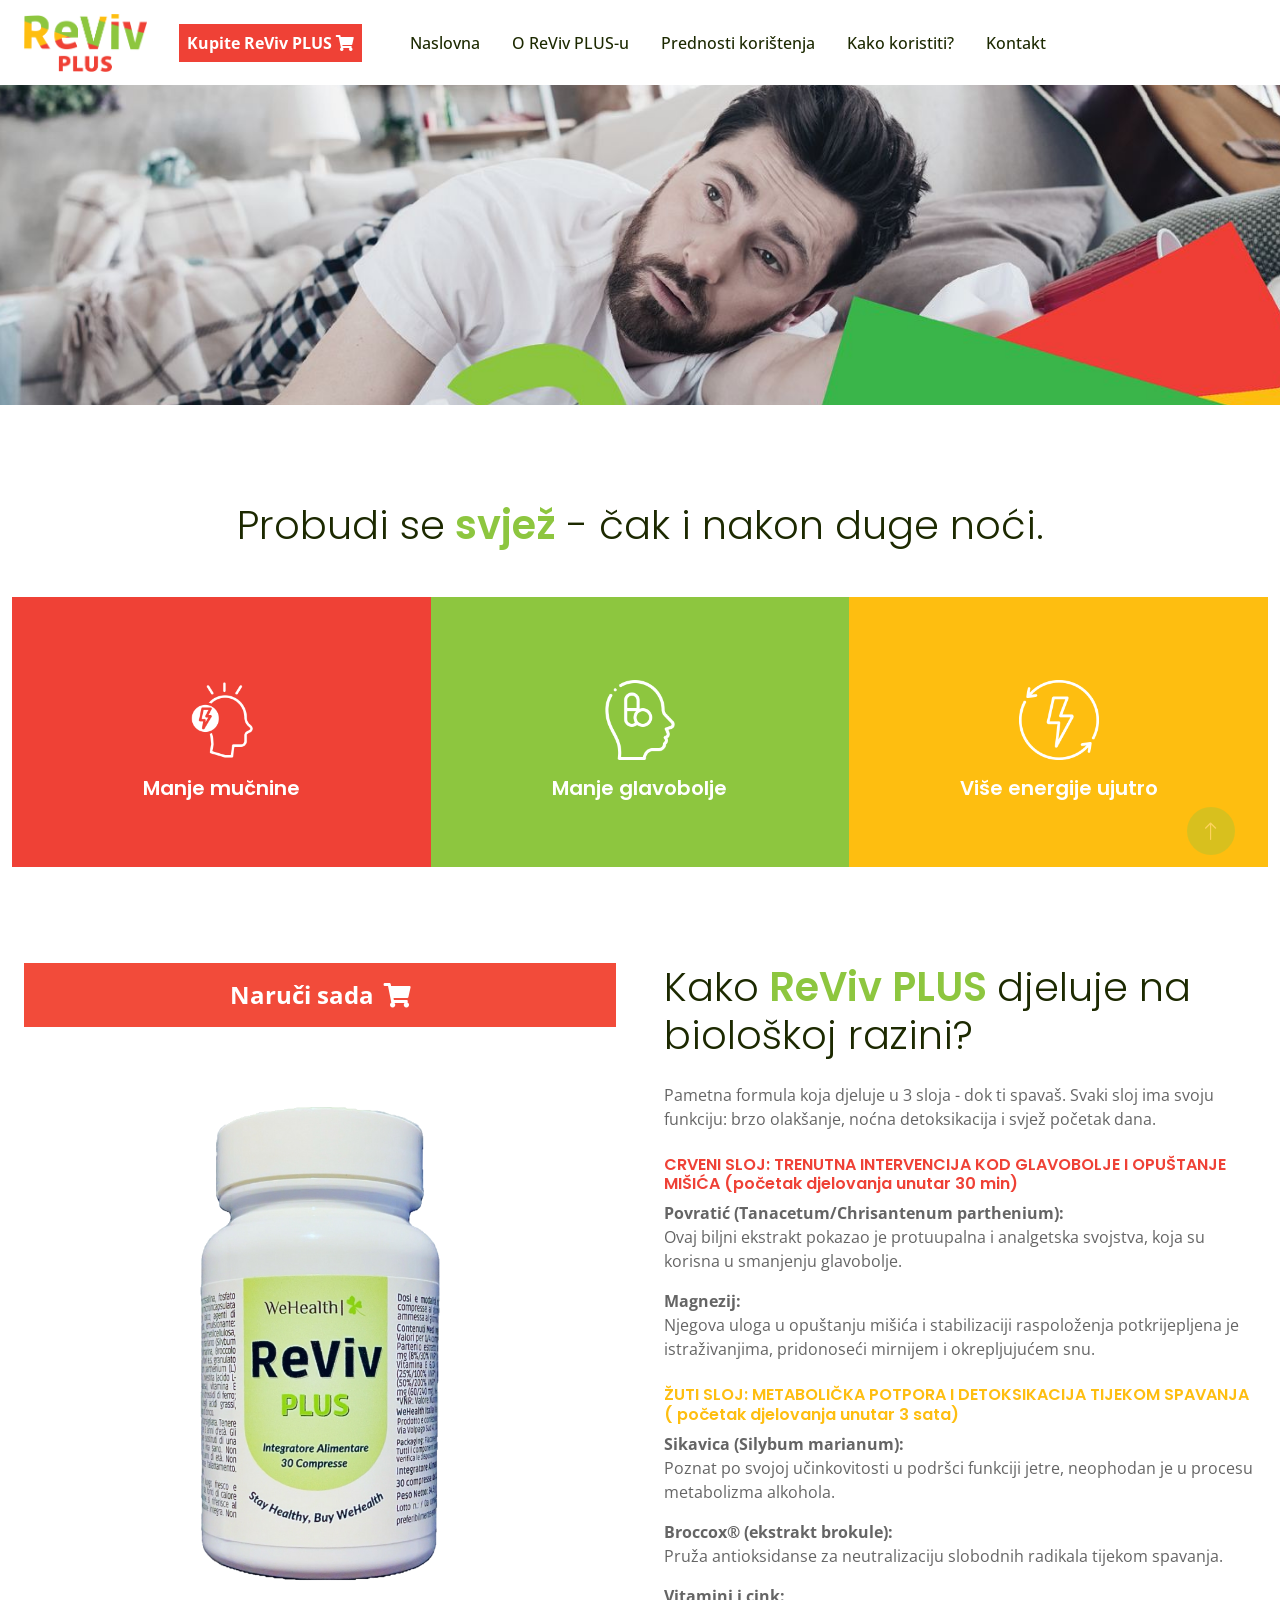
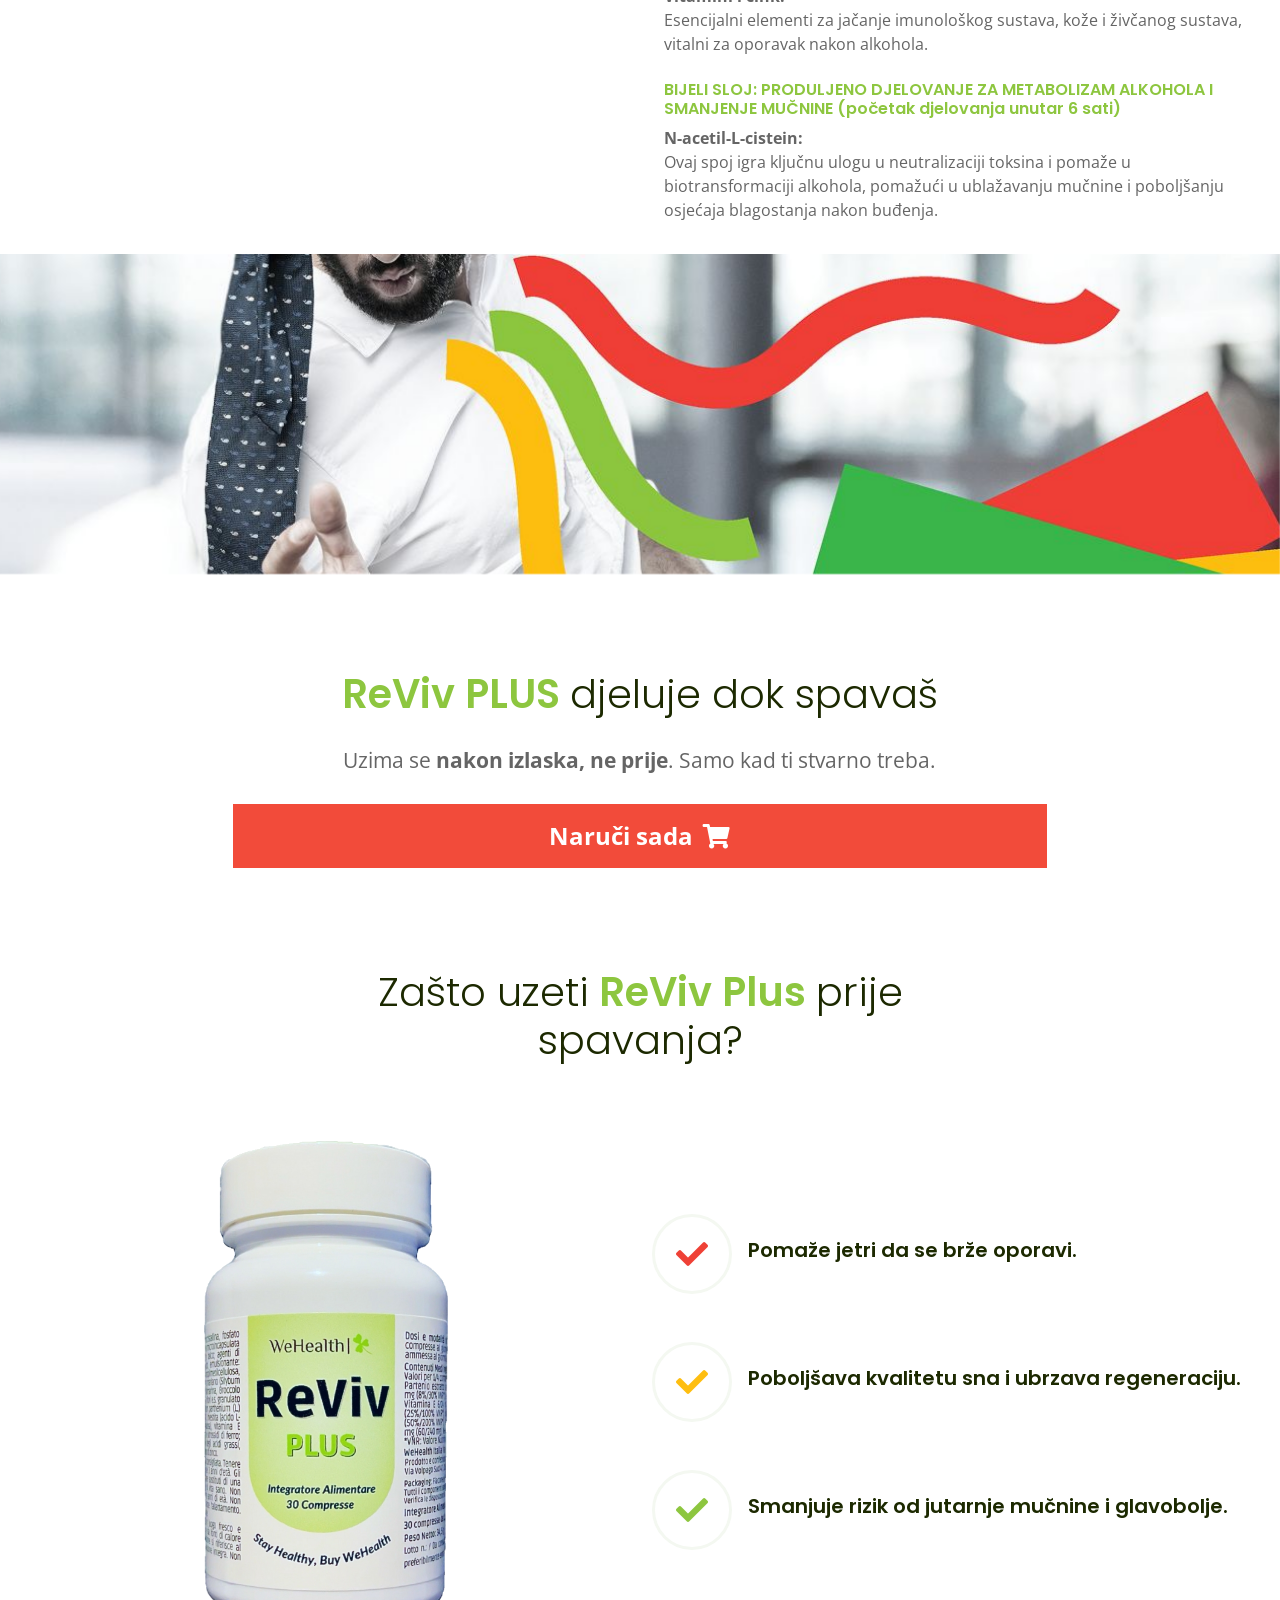
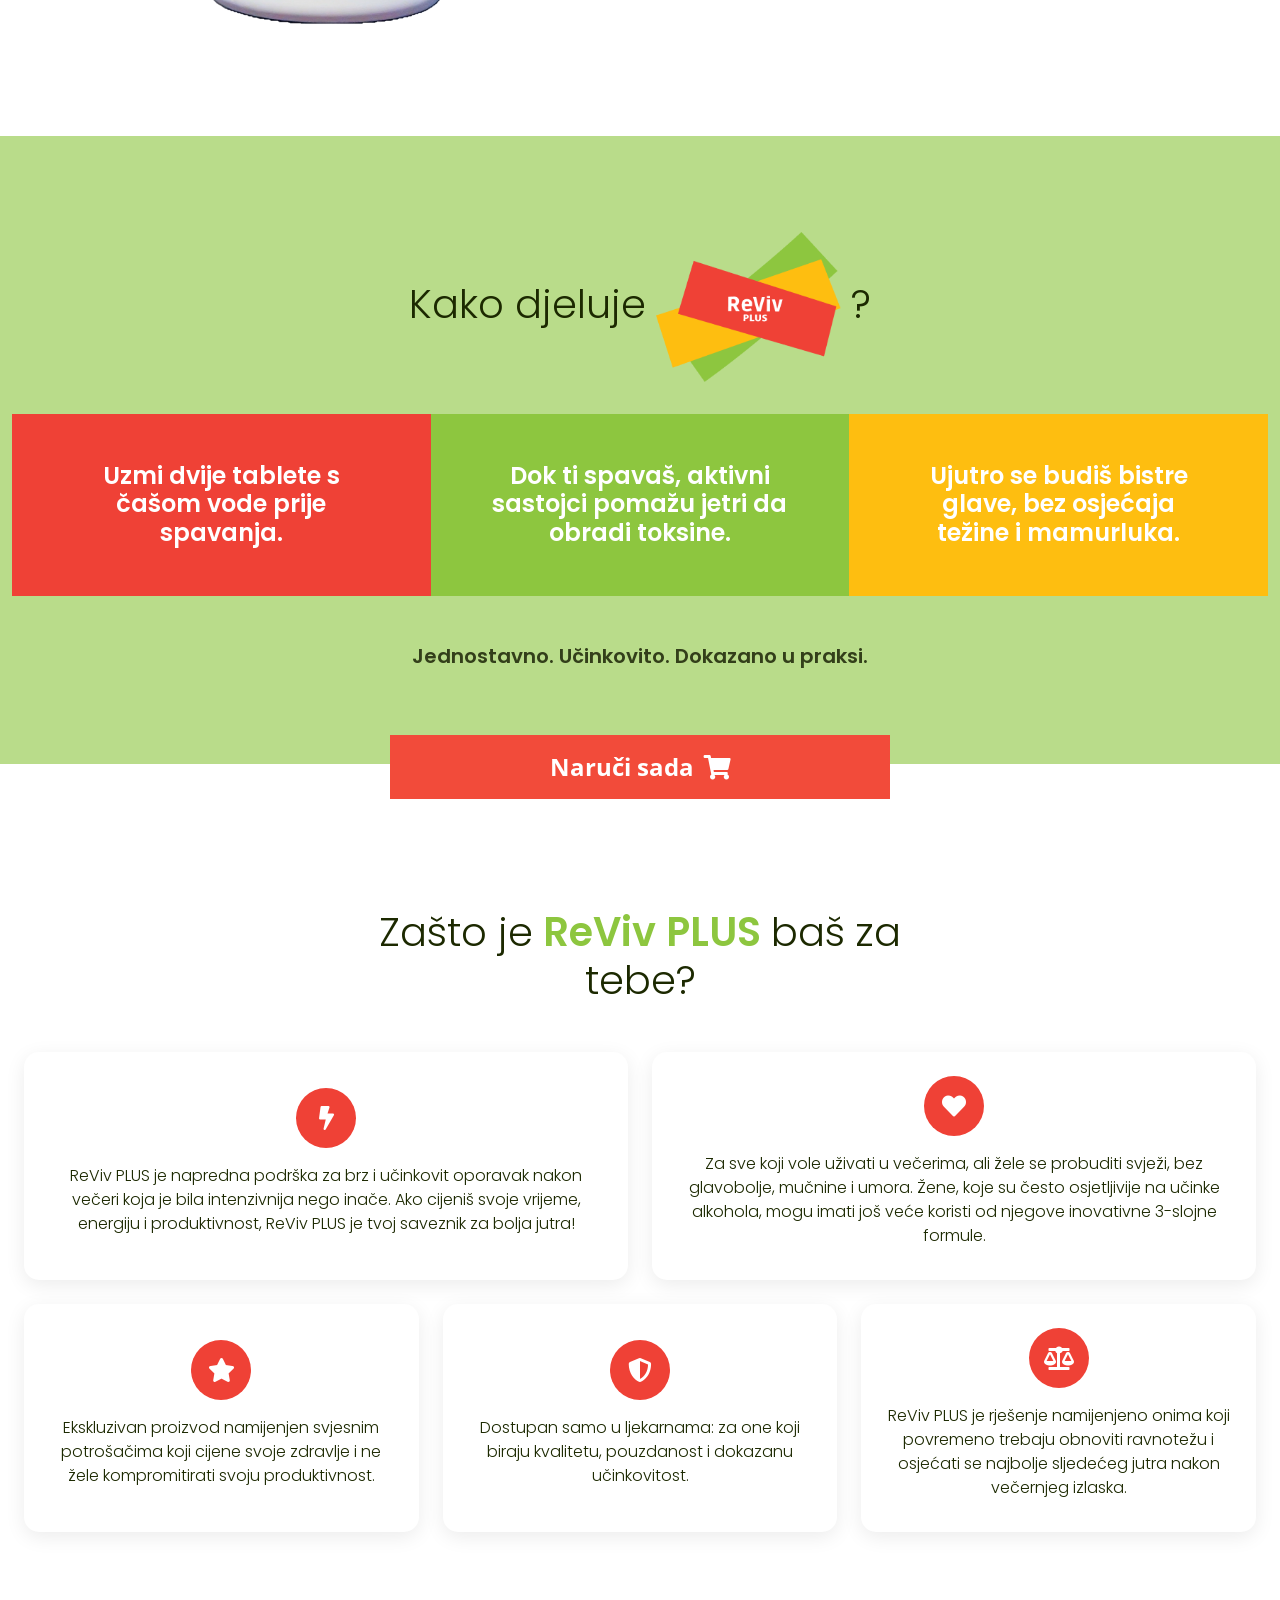
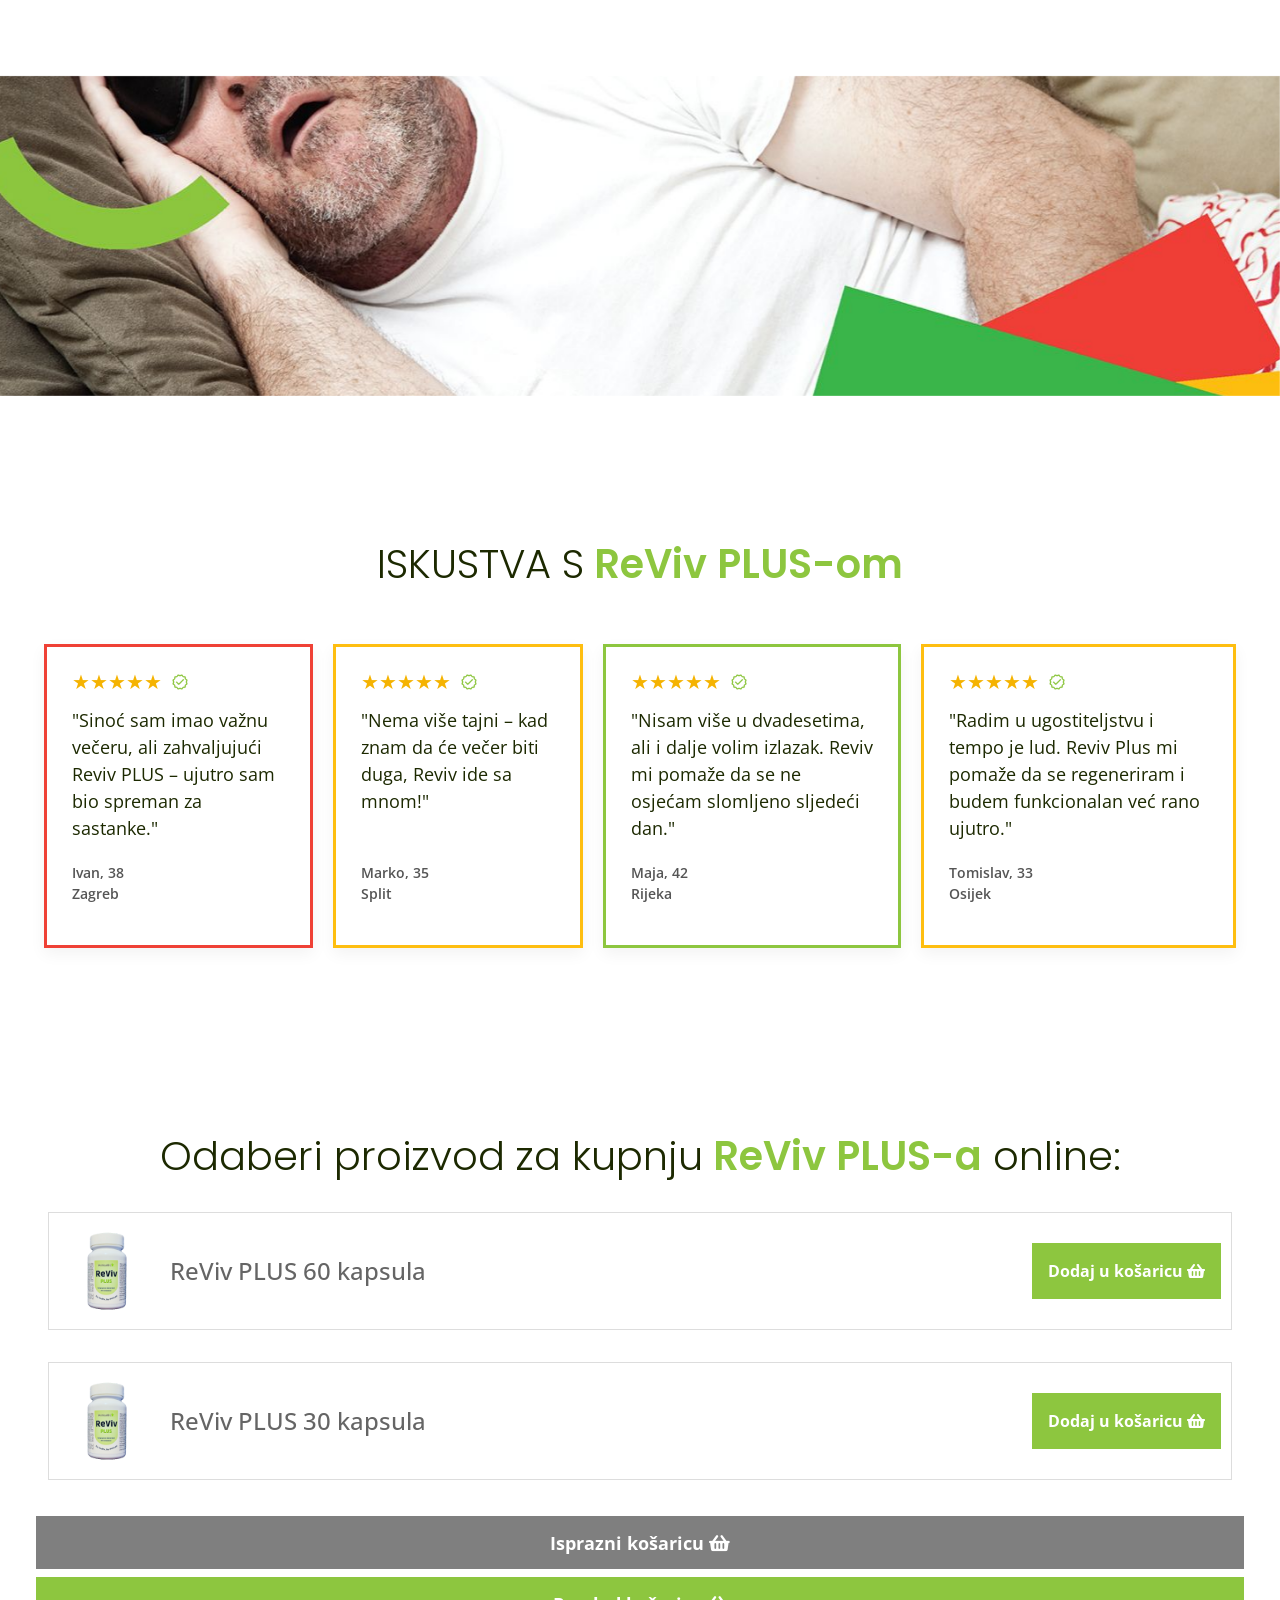
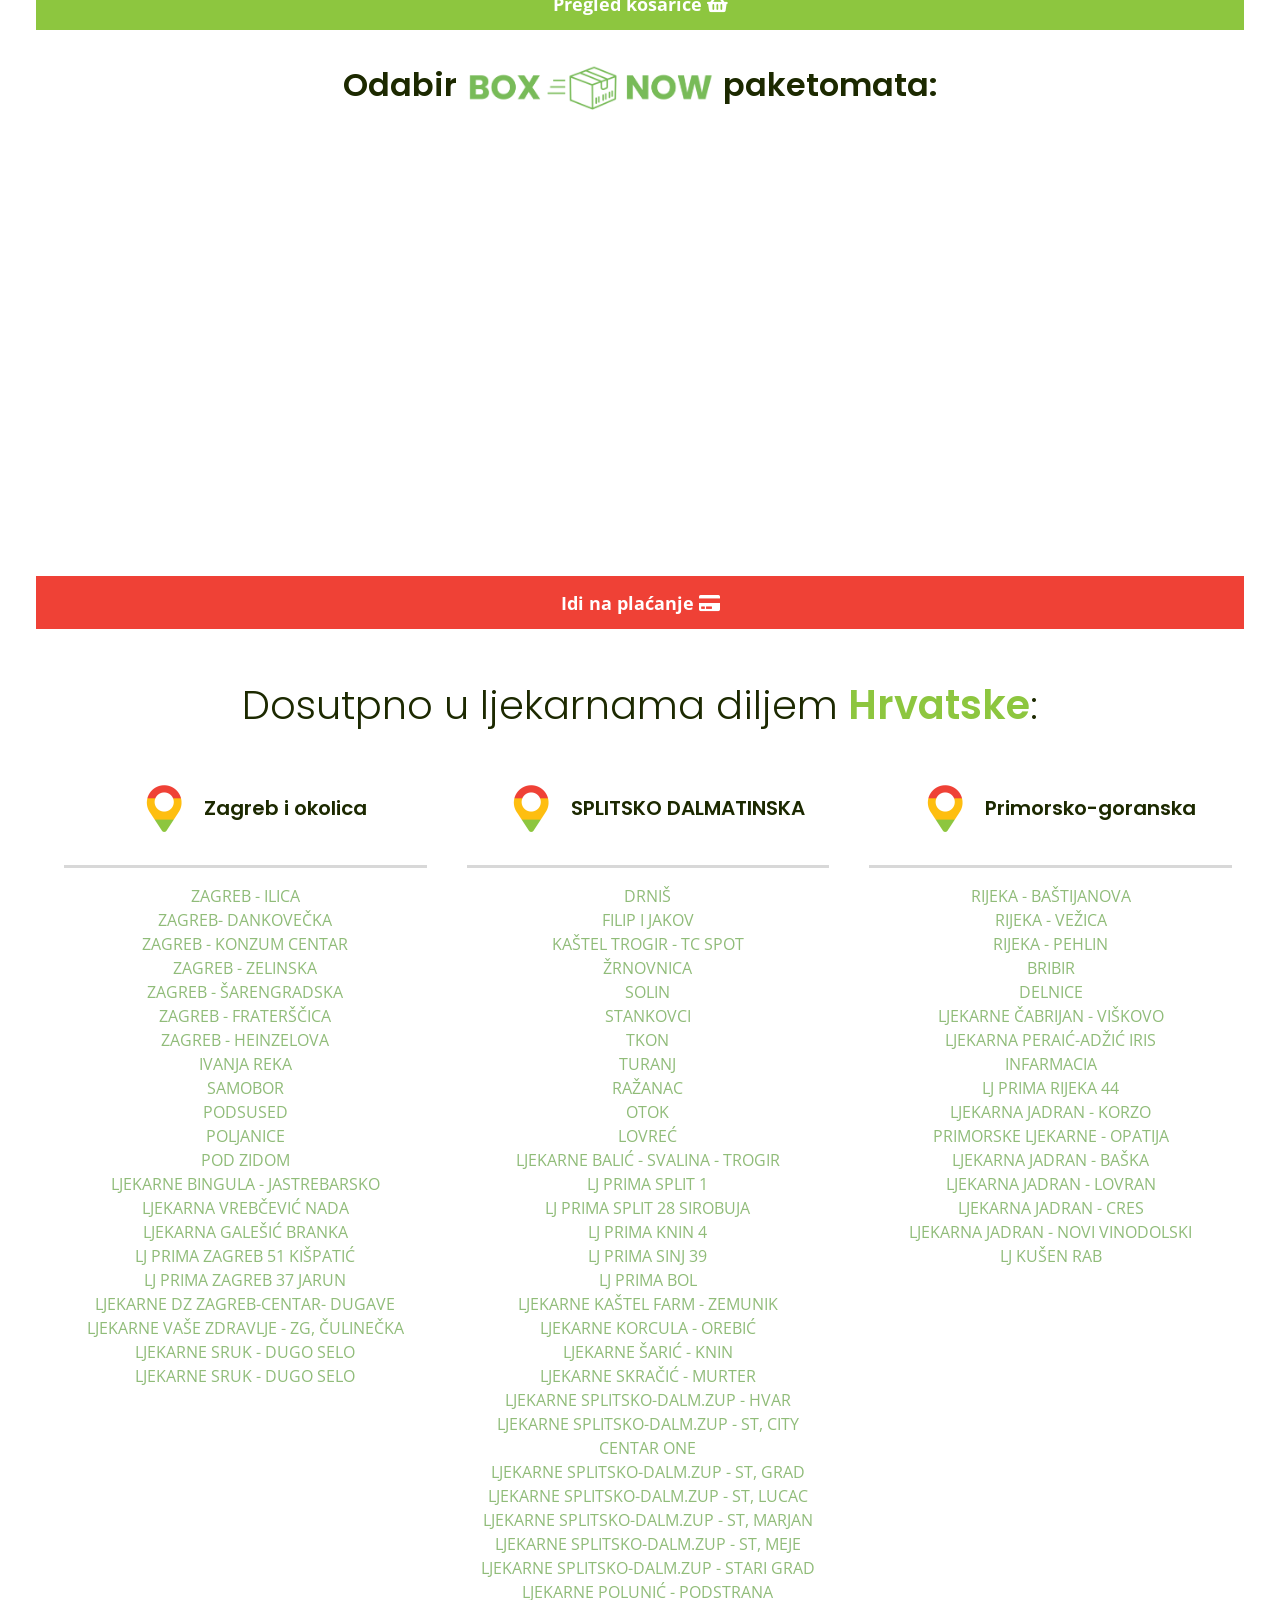
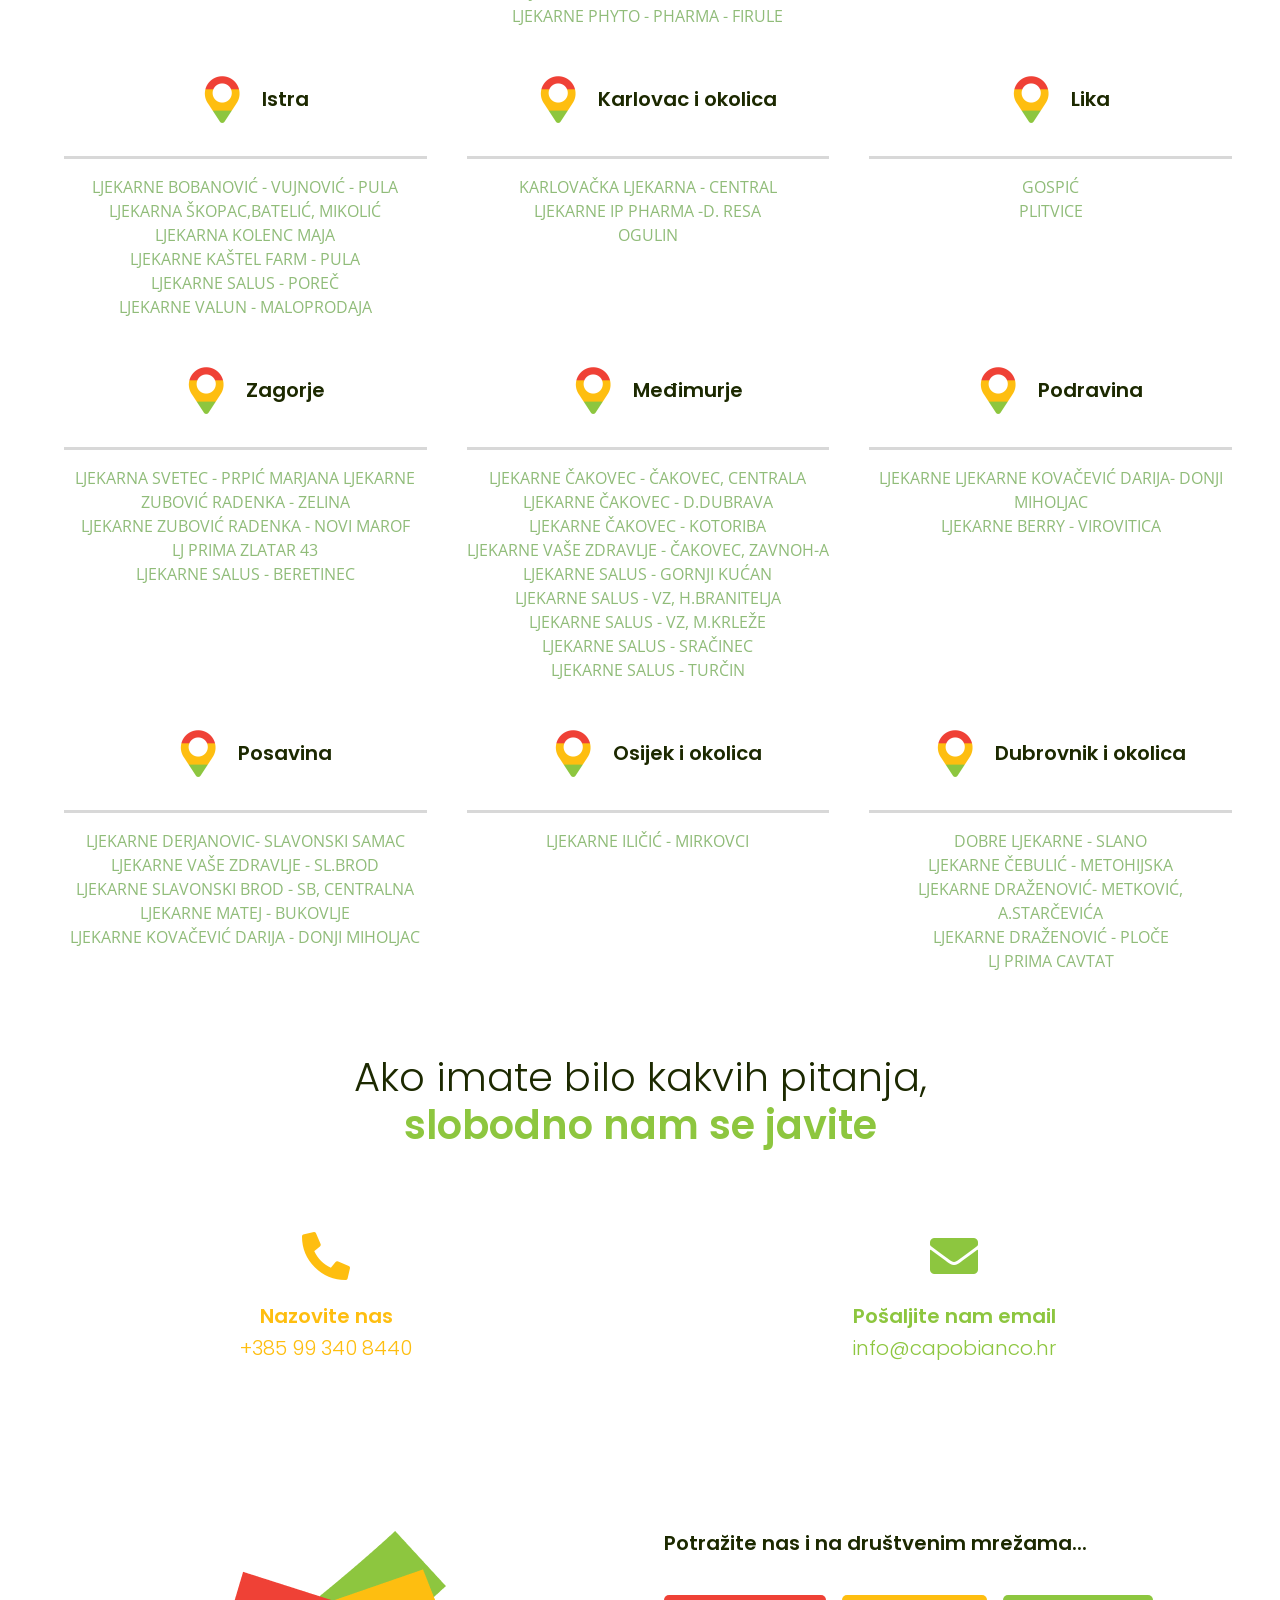
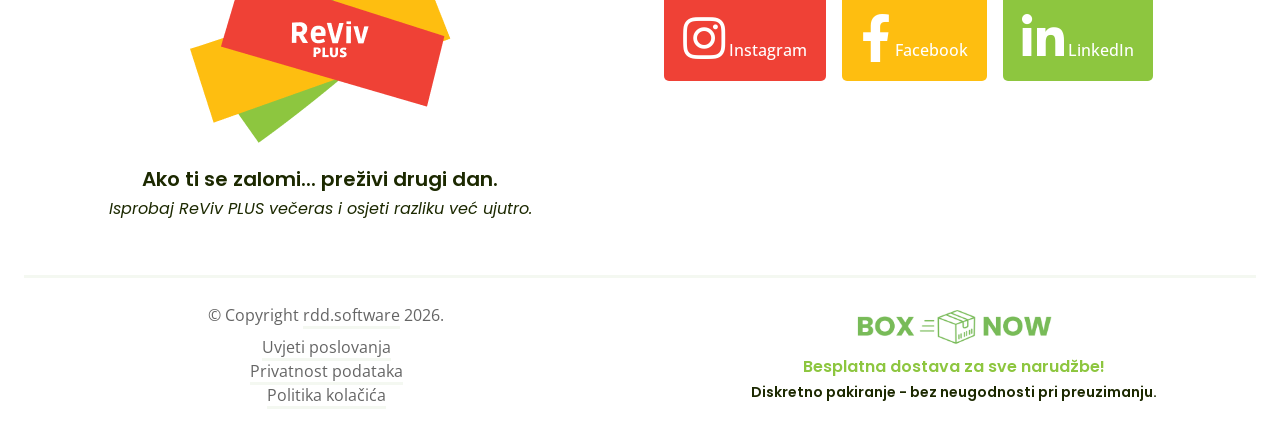
==== commit 65390d6d: "Deleting excess text" ====
--- a/index.html
+++ b/index.html
@@ -273,10 +273,8 @@
                 <h1 class="text-green mb-4">
                     ReViv PLUS <span class="fw-light text-dark">djeluje dok spavaš</span>
                 </h1>
-                <p class="mb-4" style="font-size: 1.1rem; line-height: 1.8;">
+                <p class="mb-4" style="font-size: 1.3rem; line-height: 1.8;">
                     Uzima se <strong>nakon izlaska, ne prije</strong>. Samo kad ti stvarno treba.
-                    Dok ti mirno spavaš, naša inovativna 3-slojna formula radi za tebe –
-                    pomaže detoksikaciji, smanjuje glavobolju i osigurava da se probudiš svjež i spreman za novi dan.
                 </p>
 
                 <!-- CTA BUTTON -->
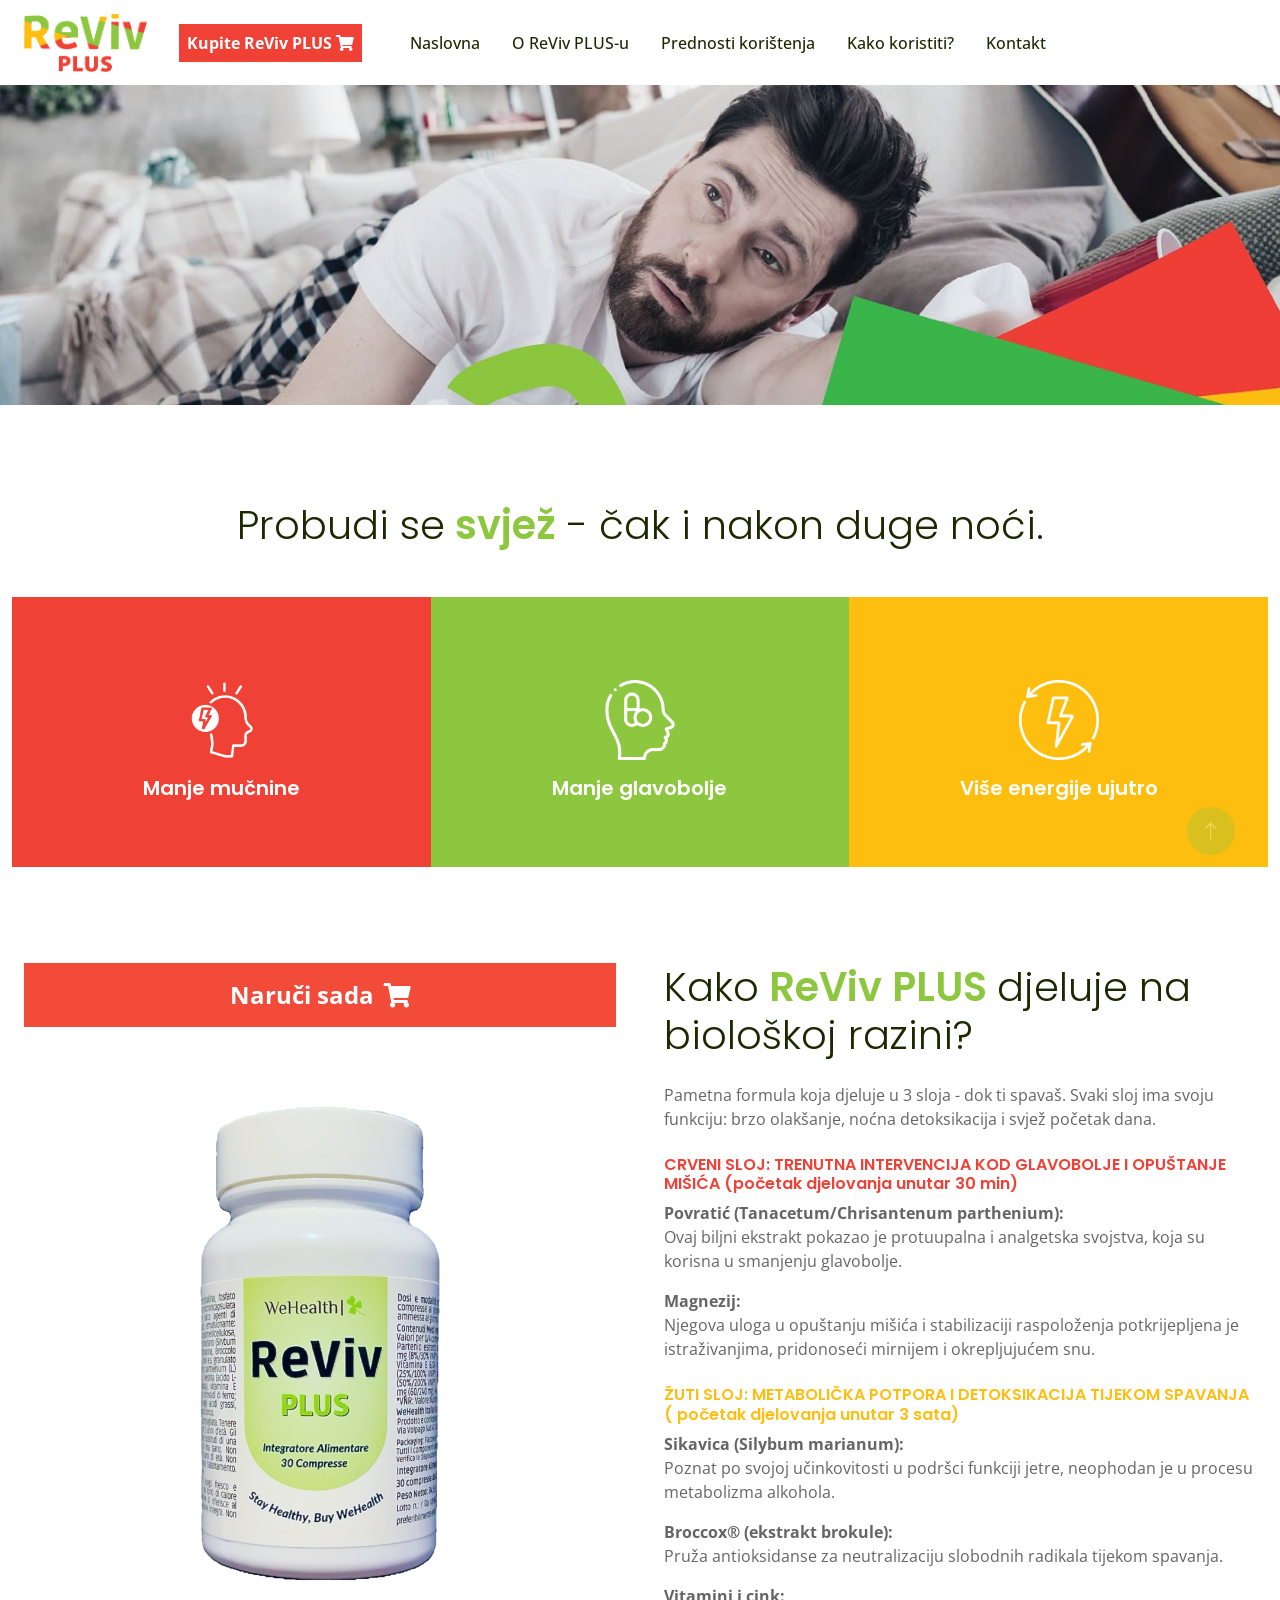
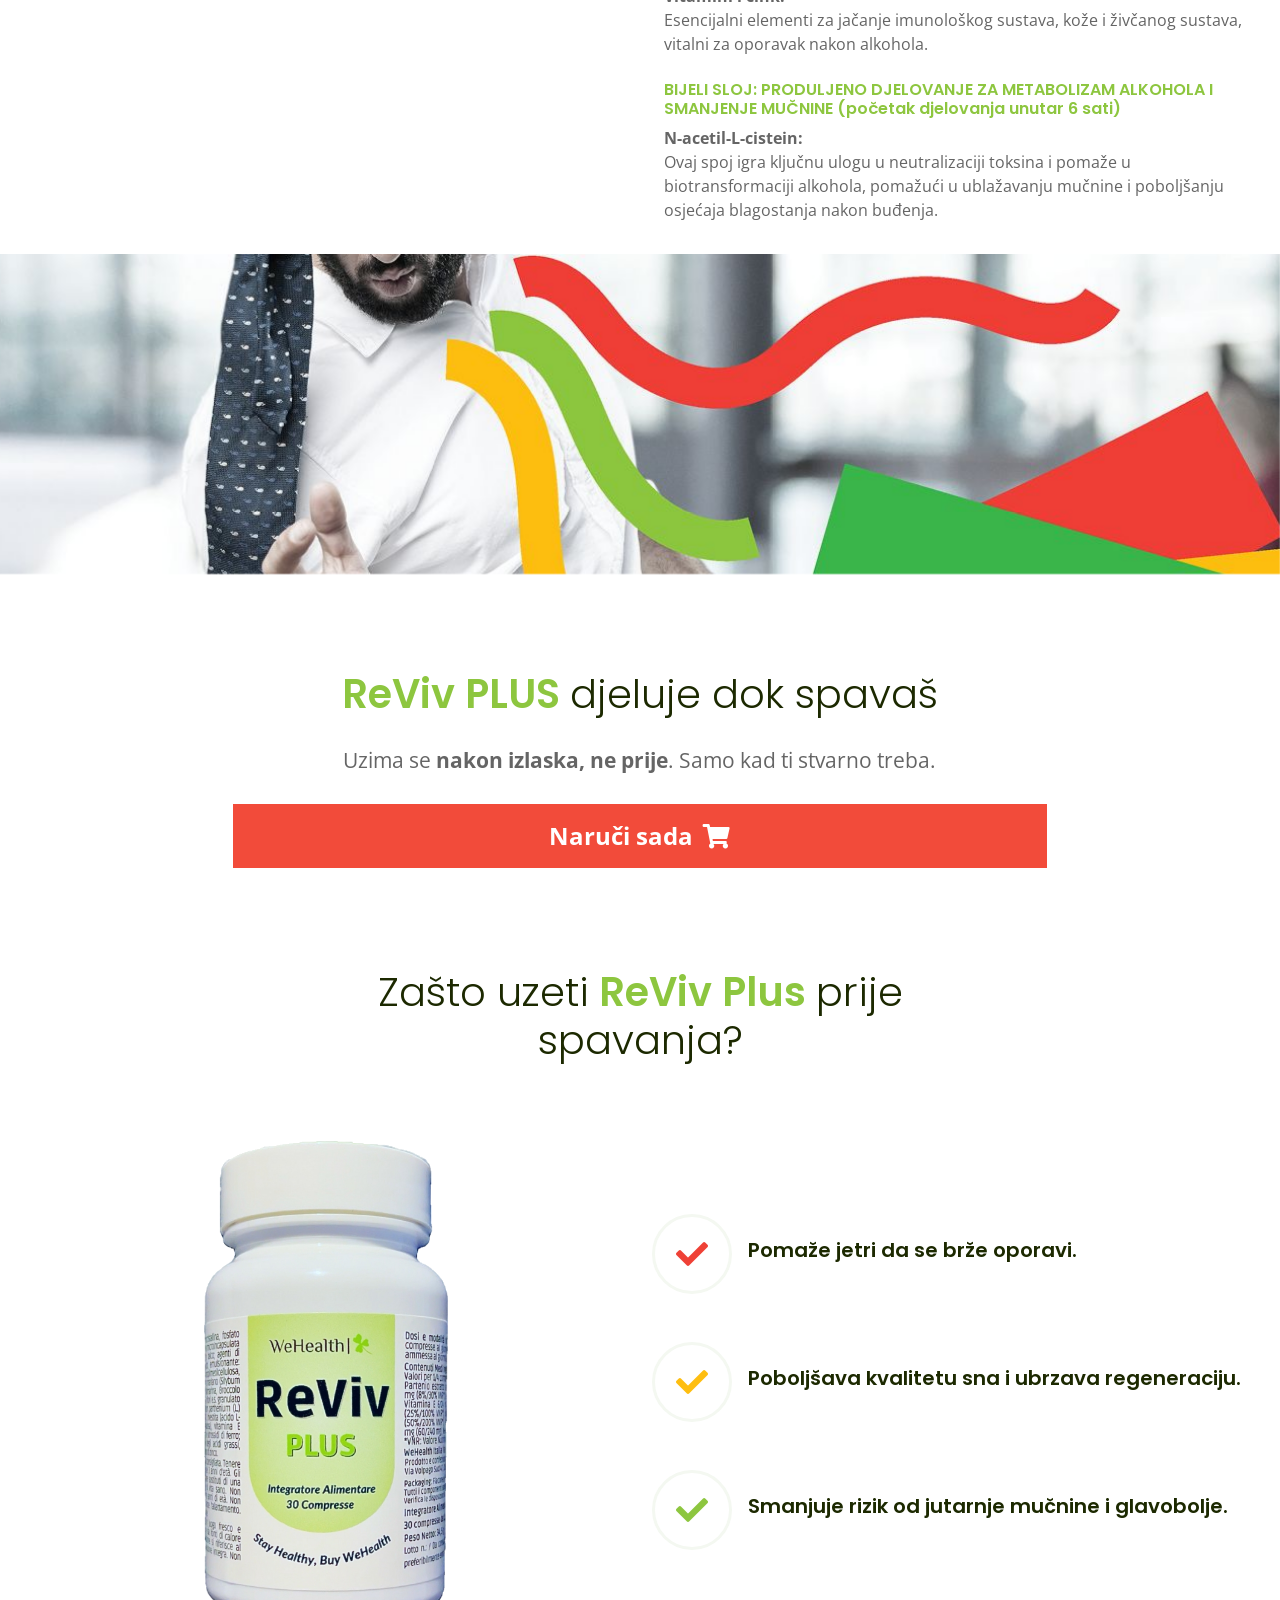
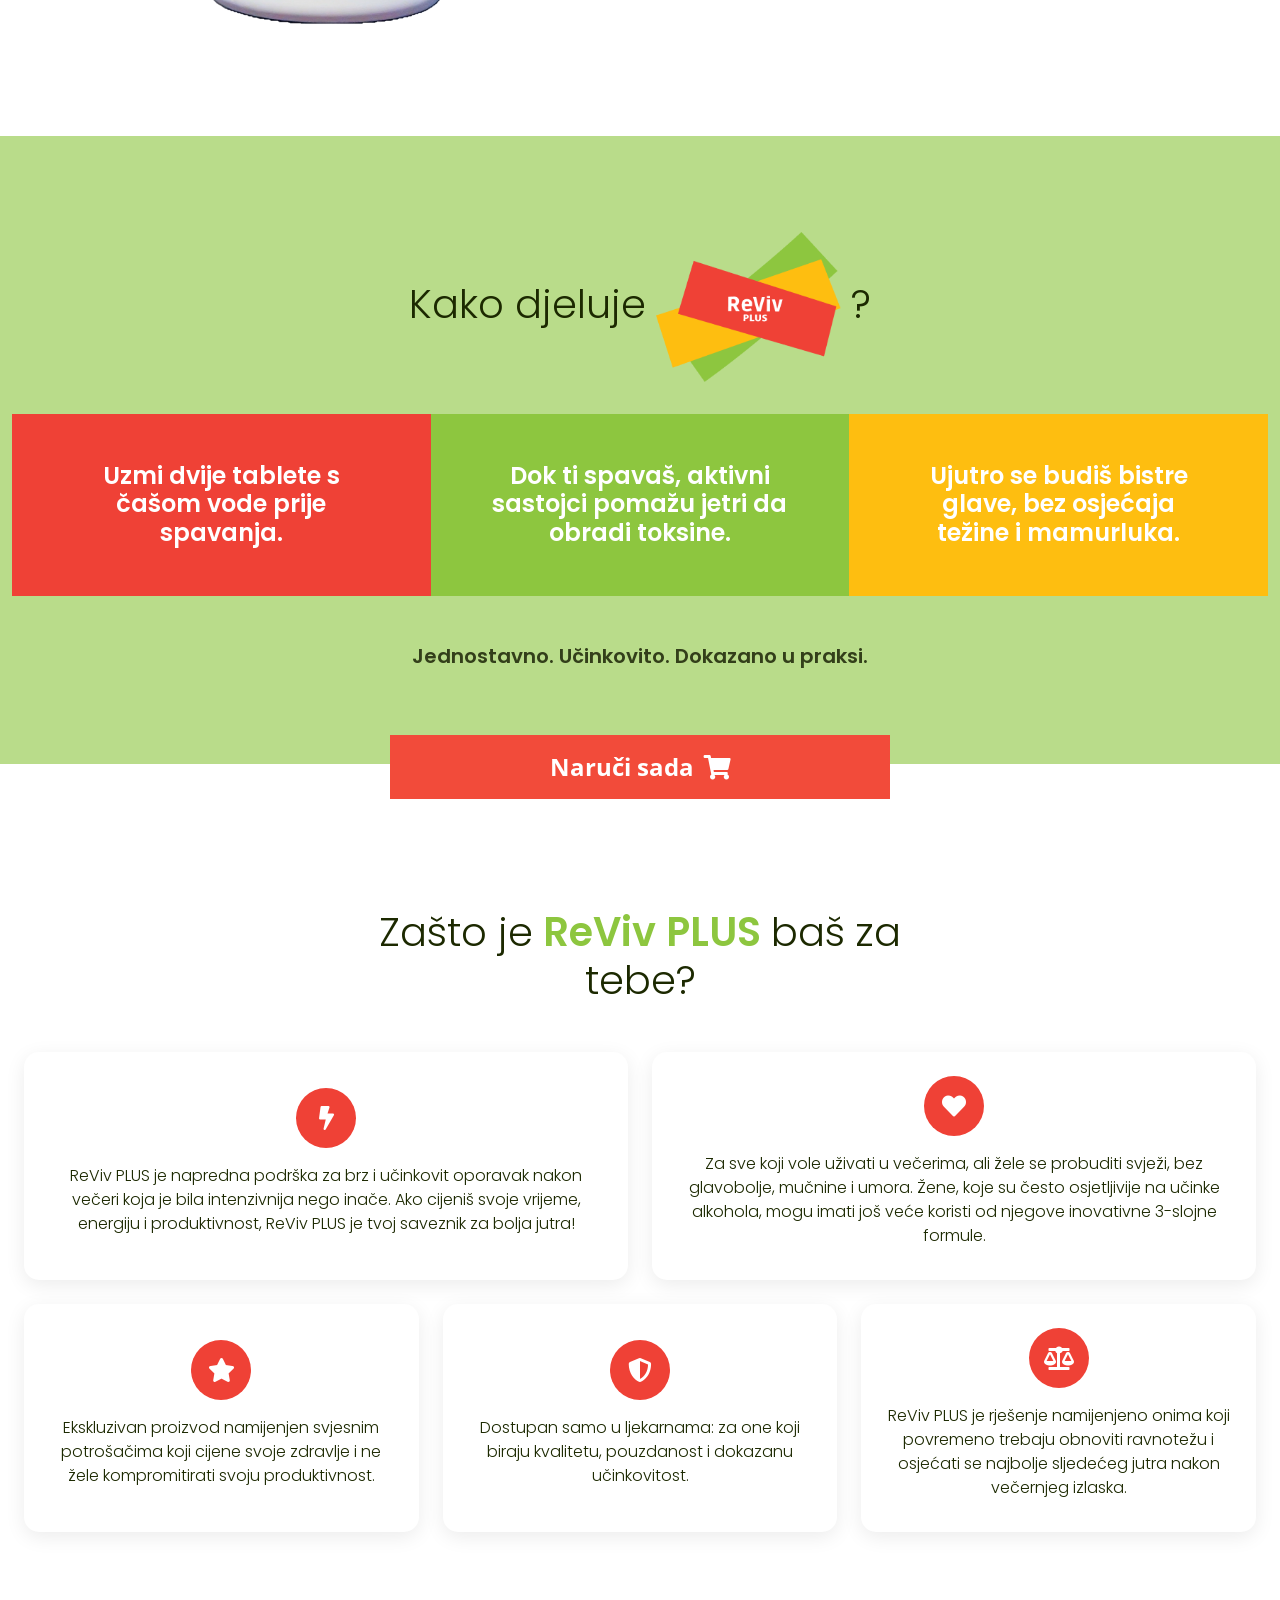
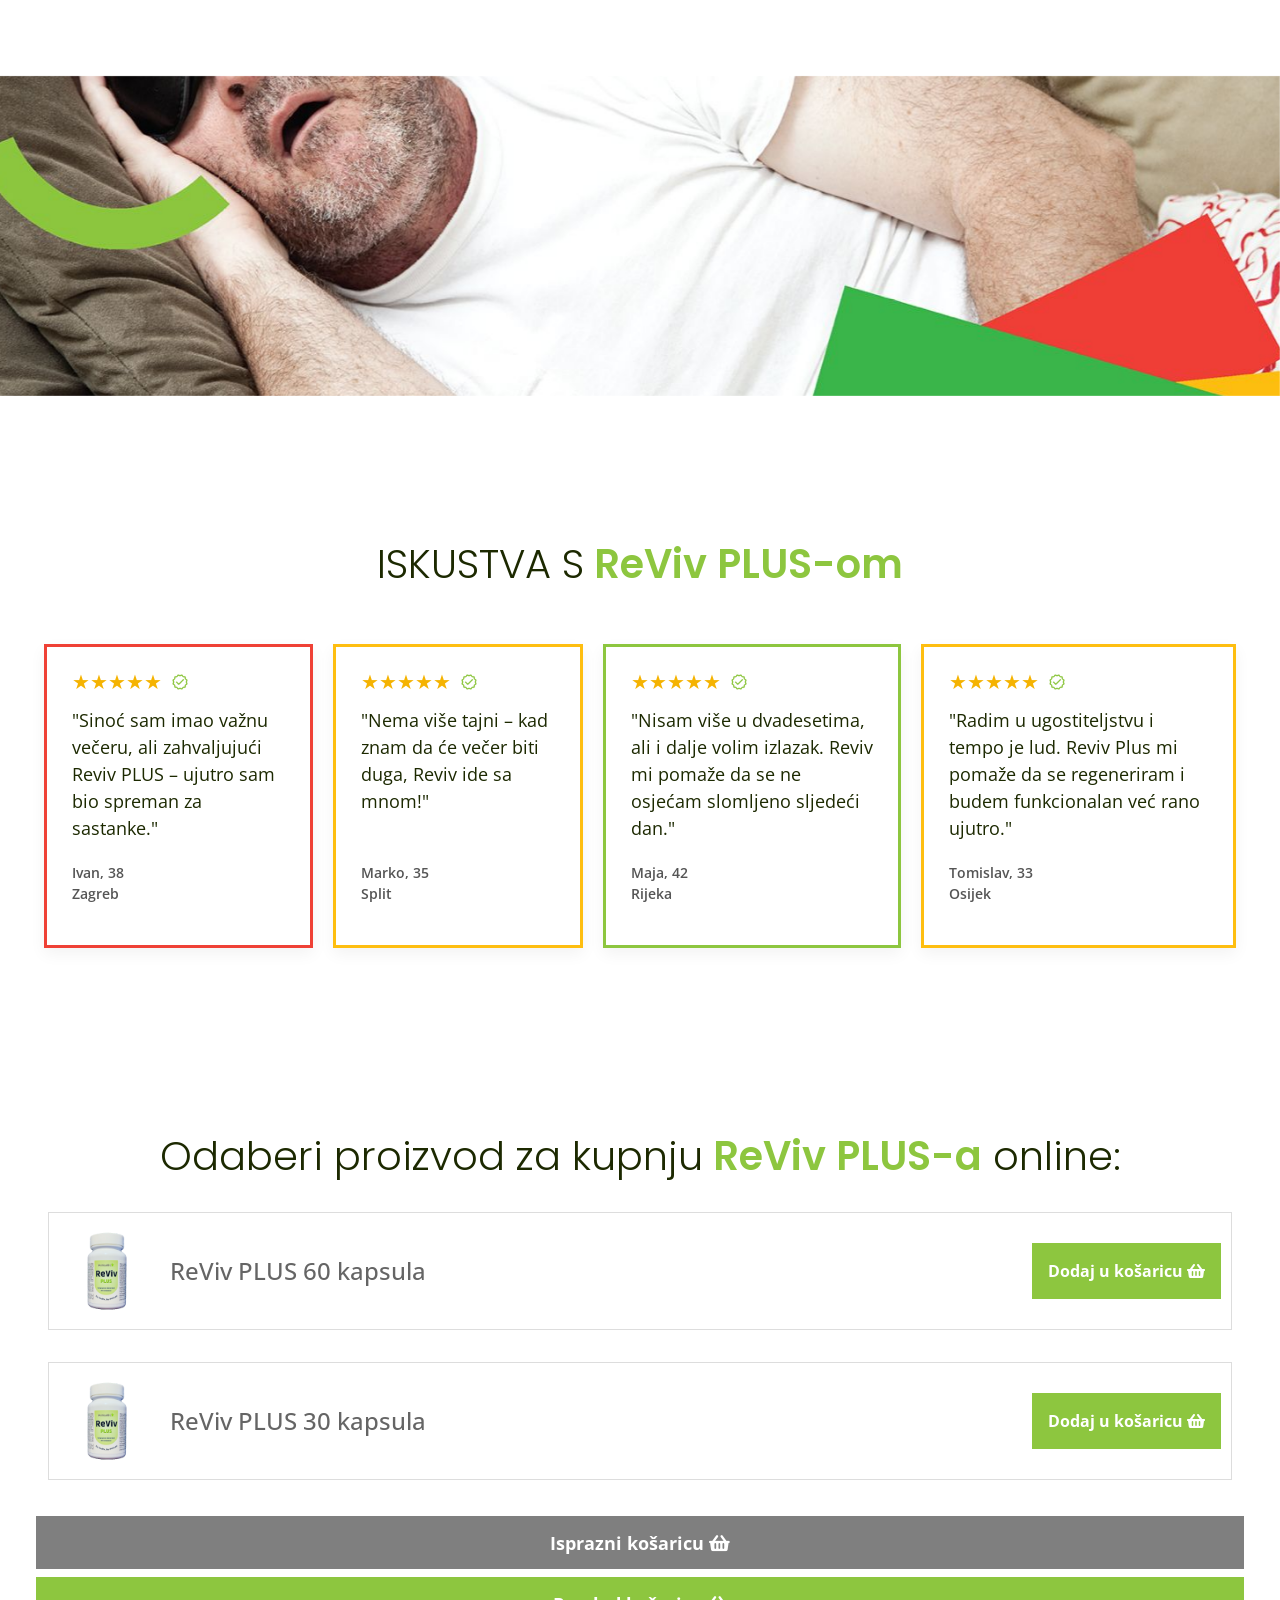
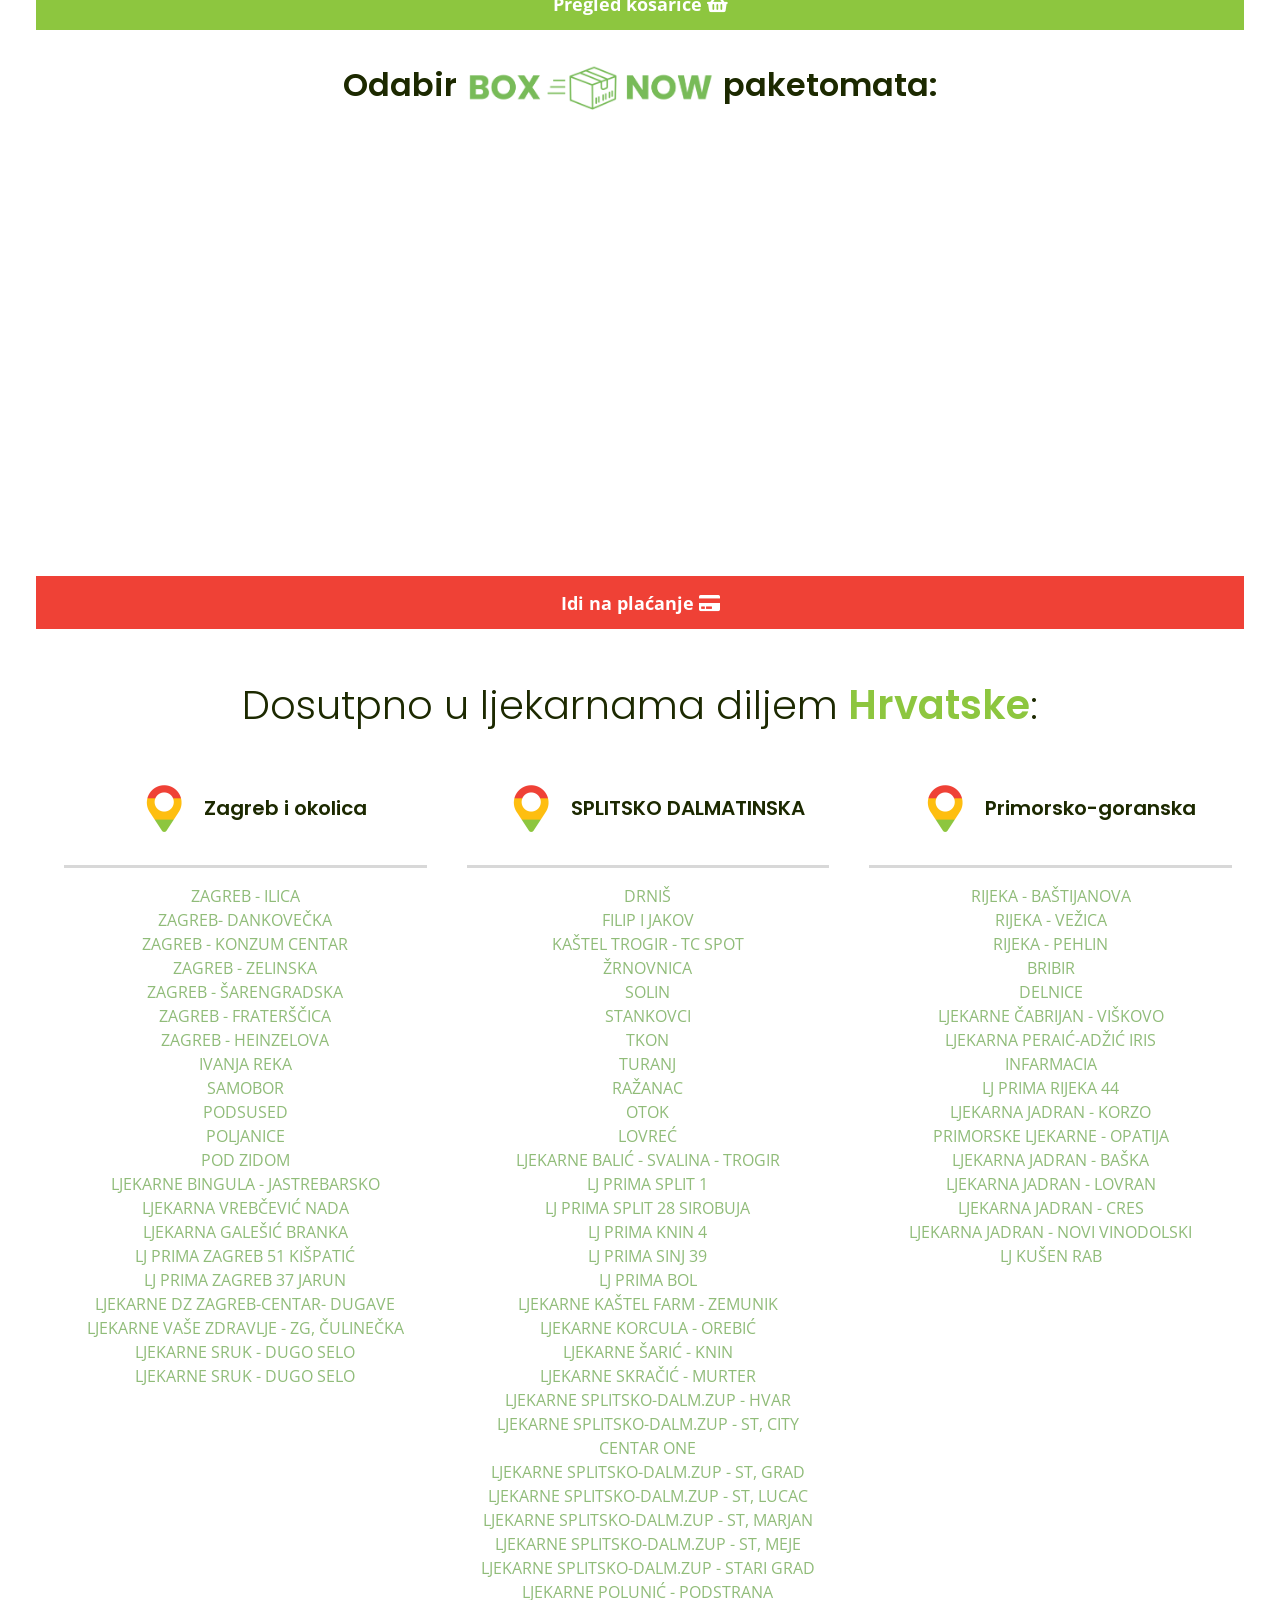
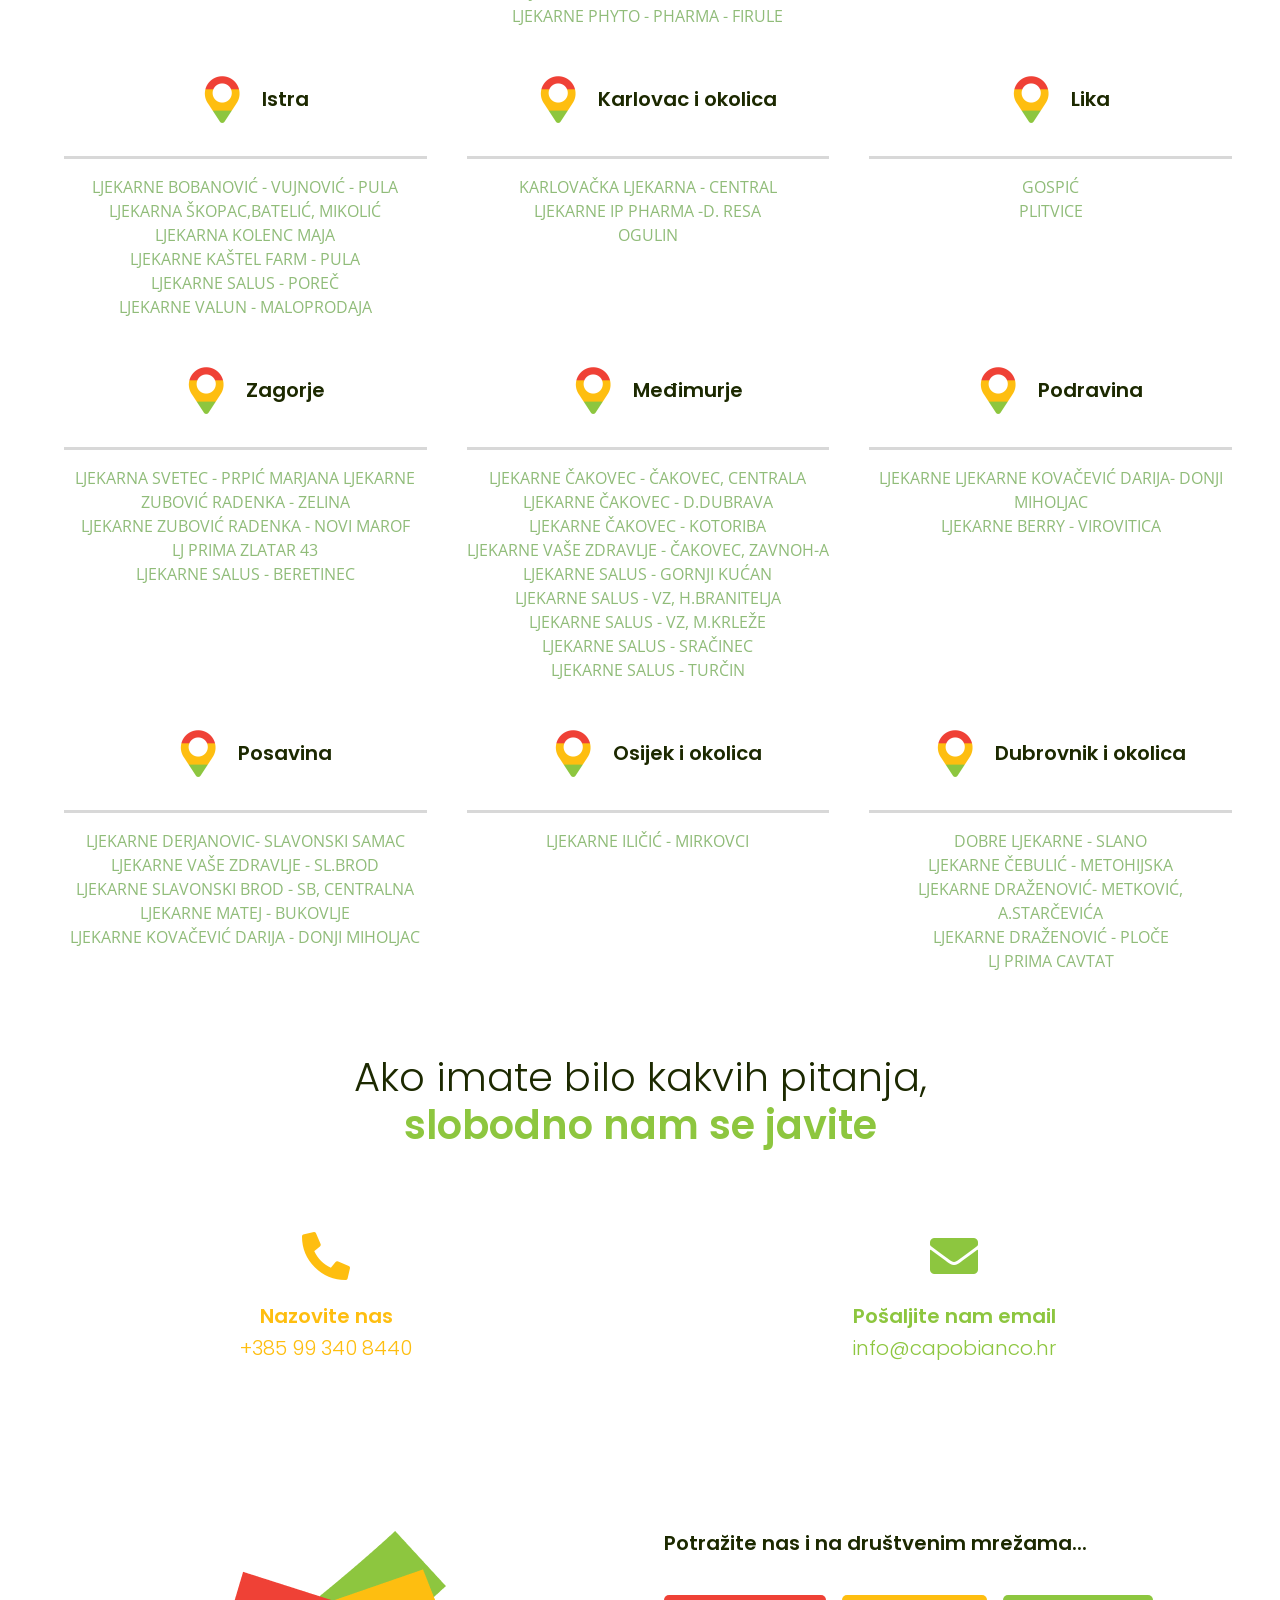
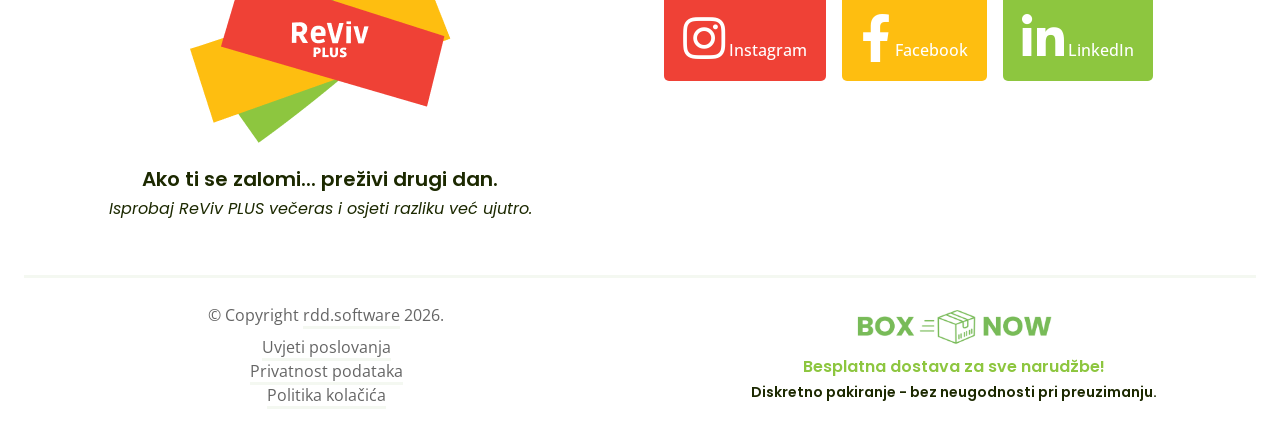
==== commit 9e95e81c: "add new link for joukhadar web shop" ====
--- a/index.html
+++ b/index.html
@@ -38,7 +38,7 @@
     <link href="css/bootstrap.min.css" rel="stylesheet">
 
     <!-- Template Stylesheet -->
-    <link href="css/style.css?ver=1e0f3e21-e4b1-4bf8-b23b-40b22542bc1cs" rel="stylesheet">
+    <link href="css/style.css?ver=a2e2cd9b-d002-4d4e-910a-05bf20d9cc08" rel="stylesheet">
 
     <!-- Google Tag Manager -->
     <script>(function (w, d, s, l, i) {
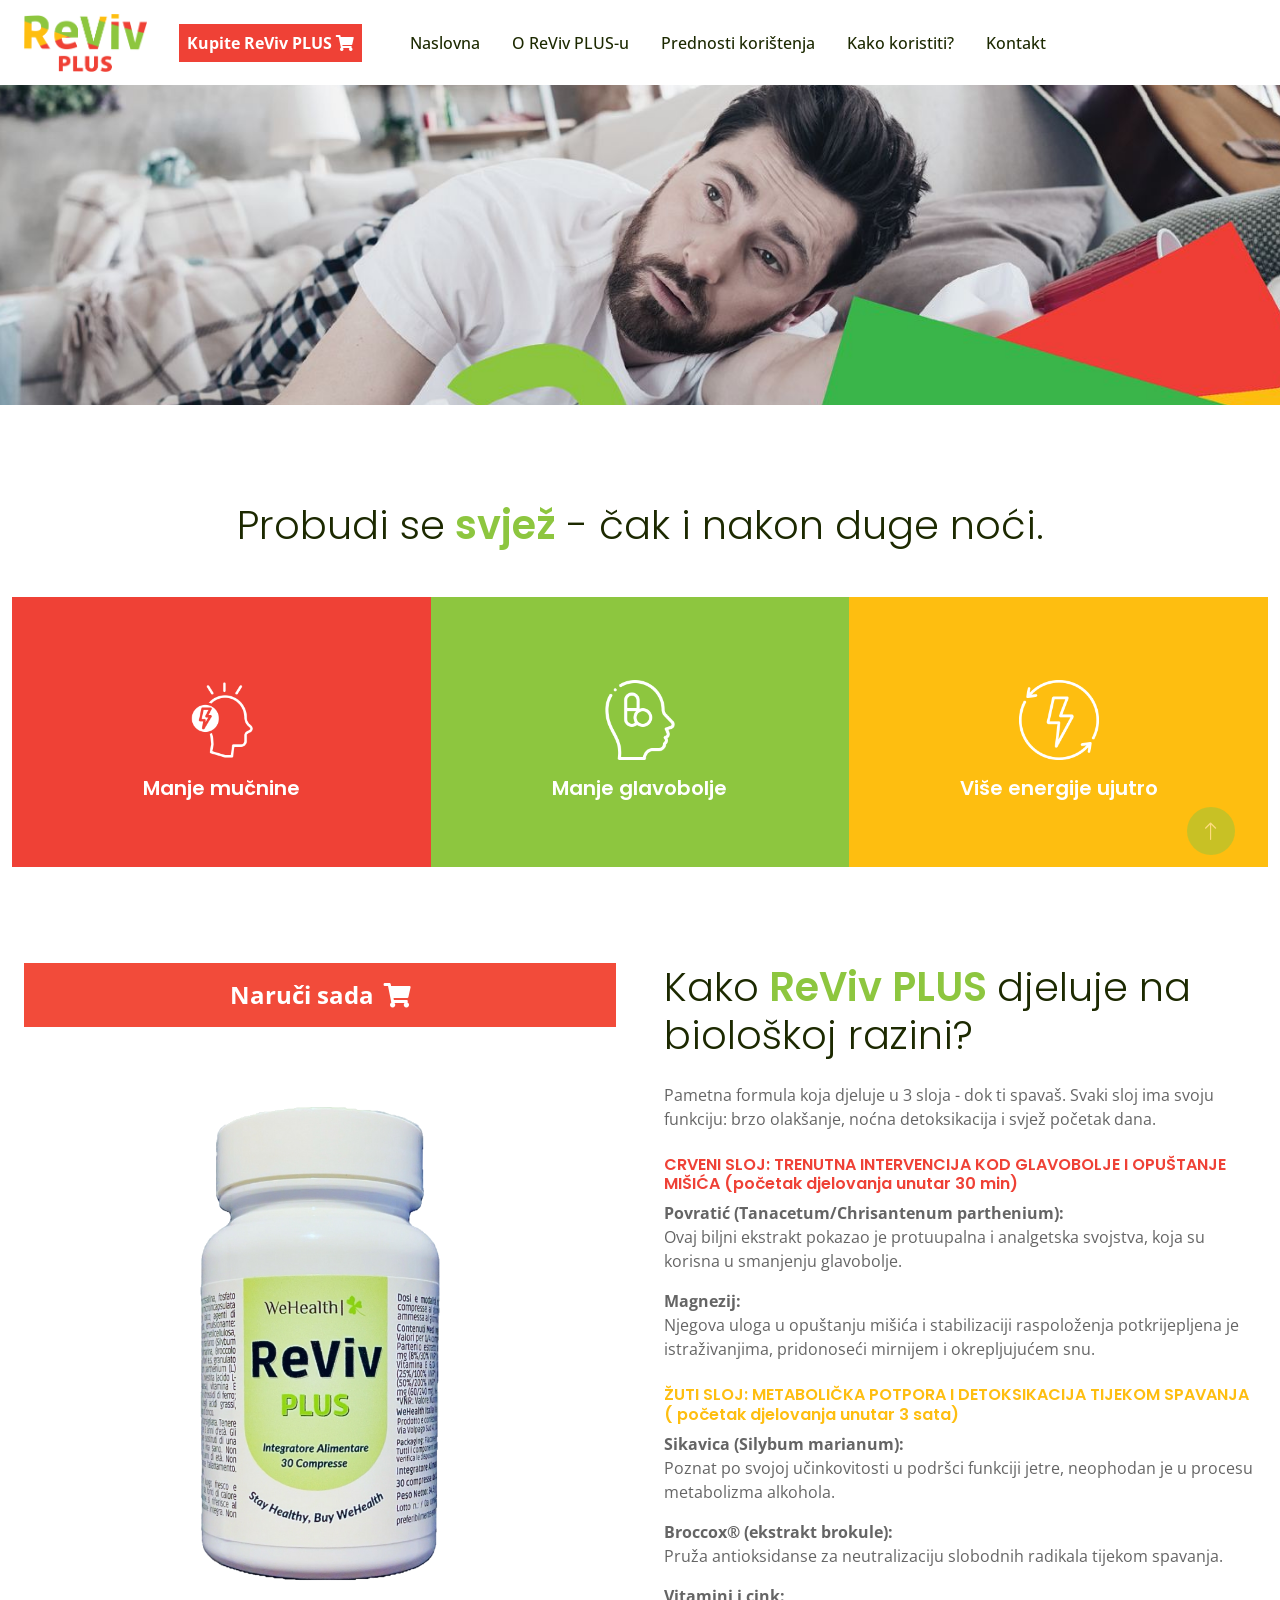
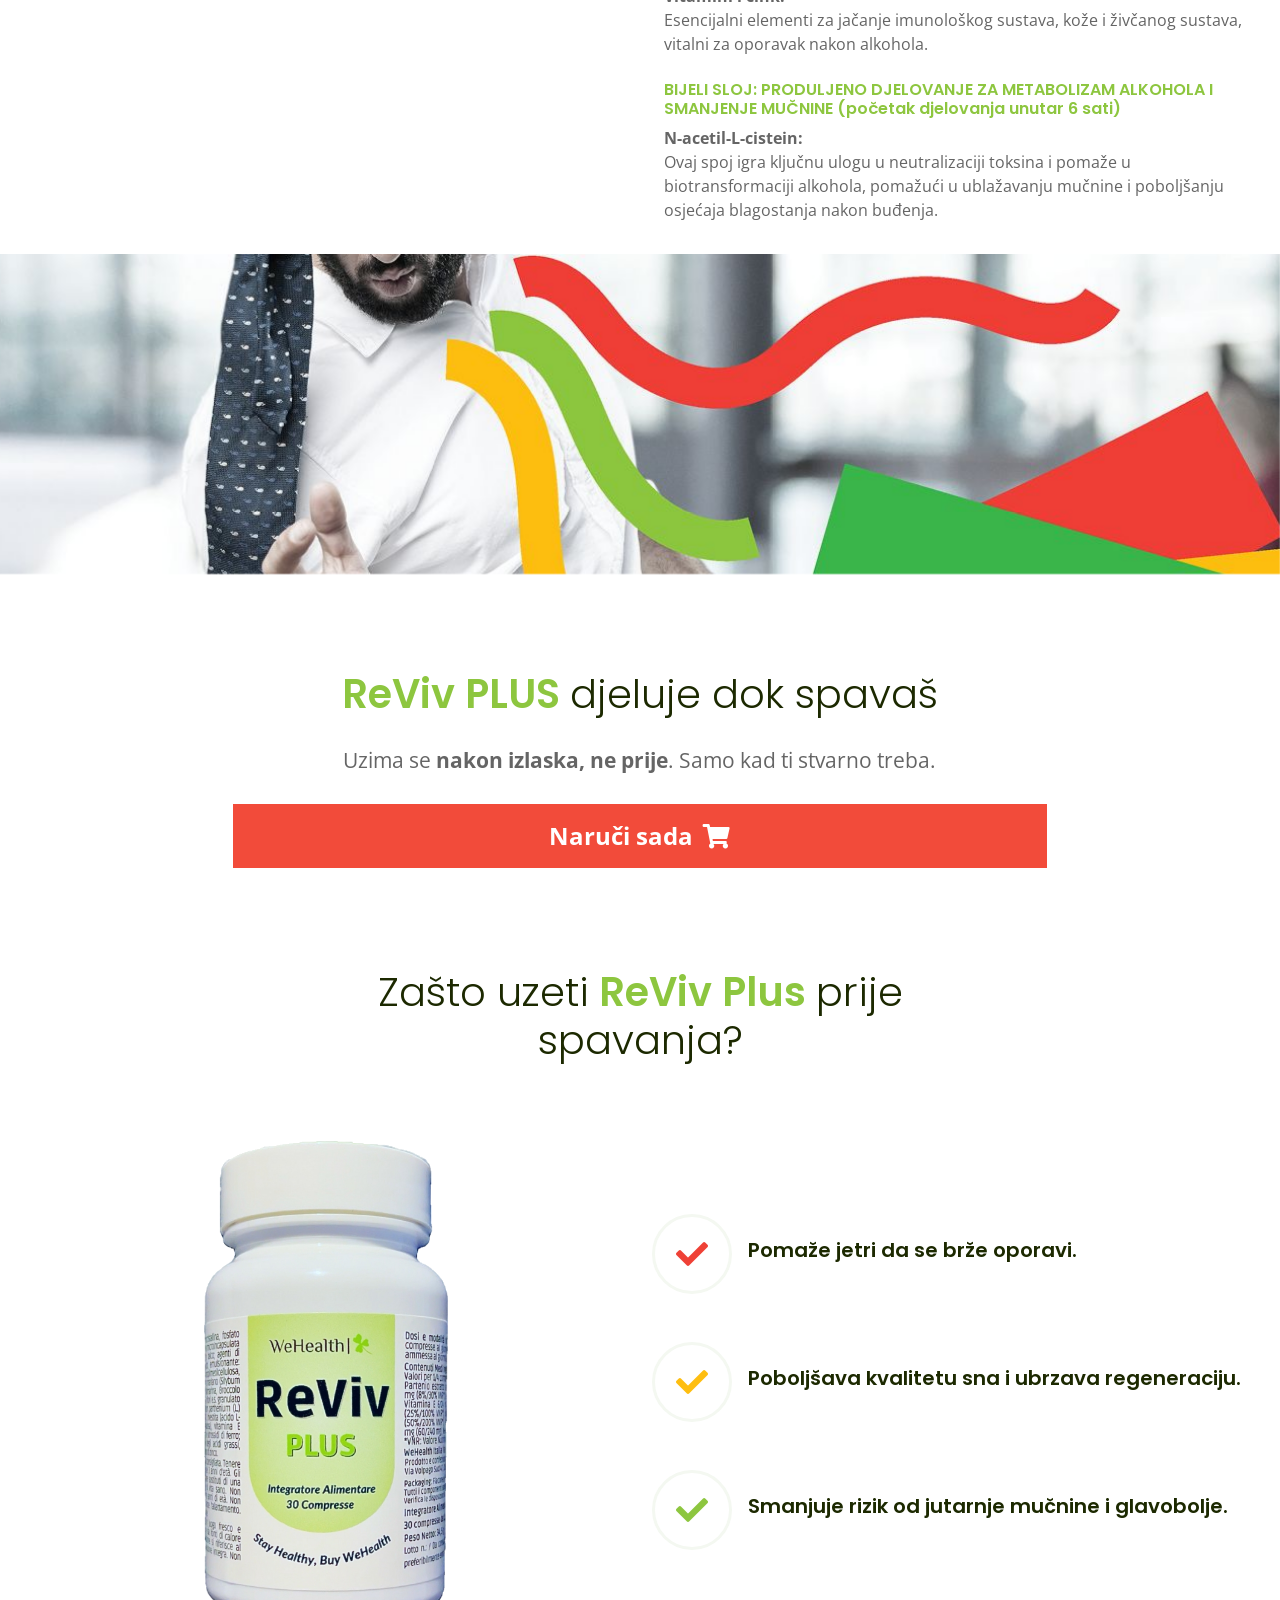
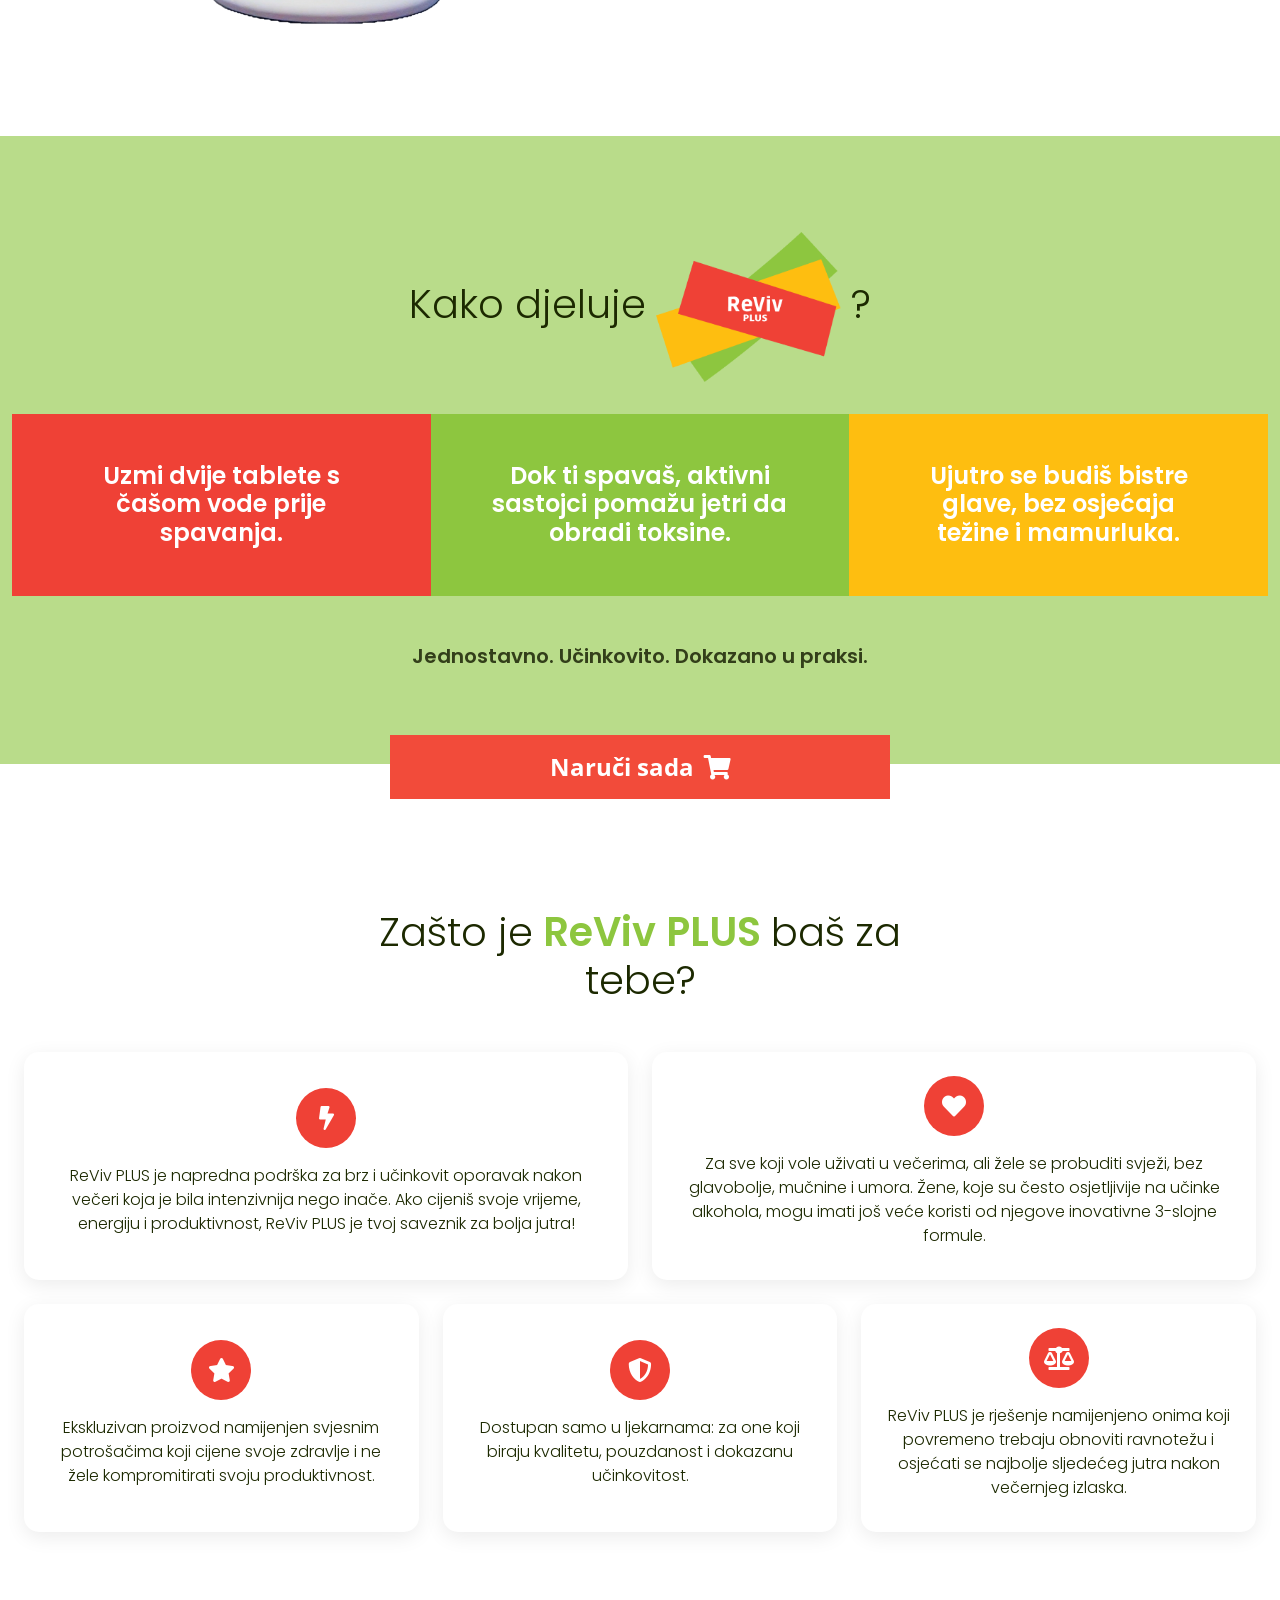
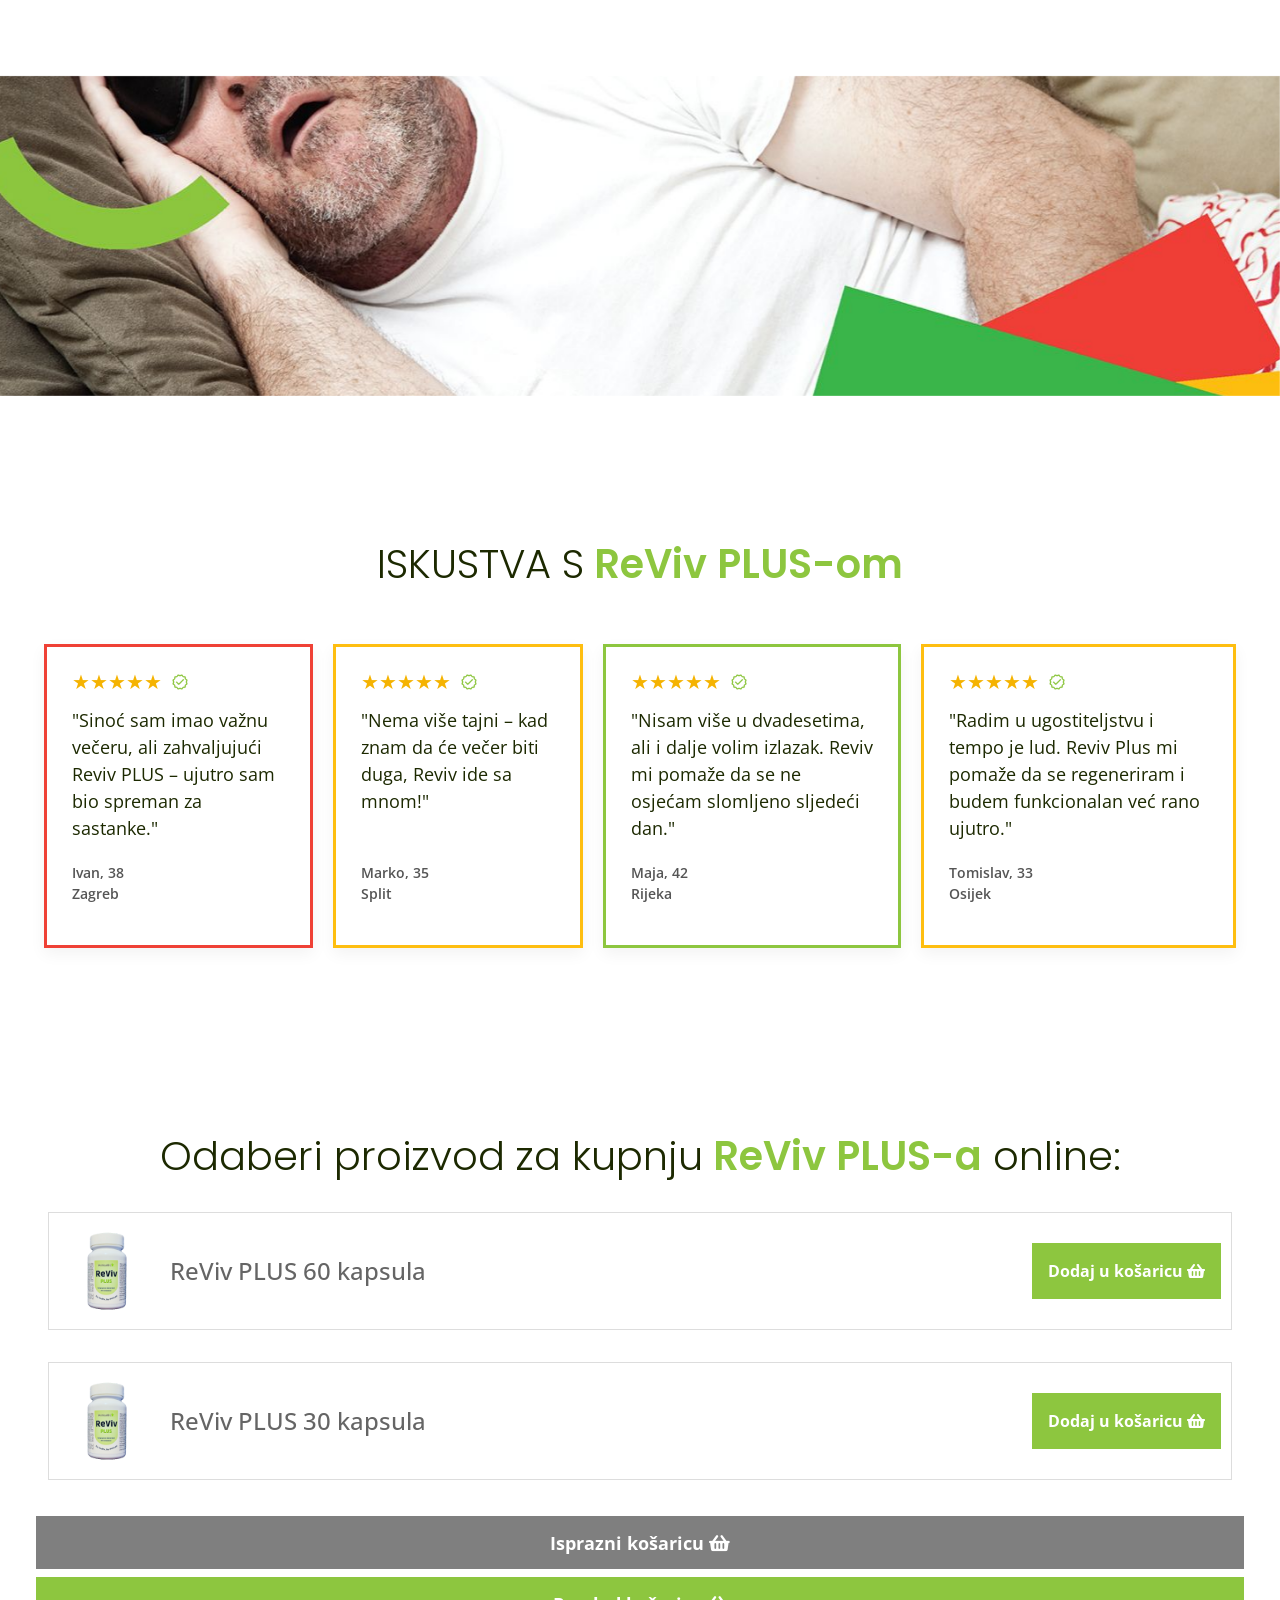
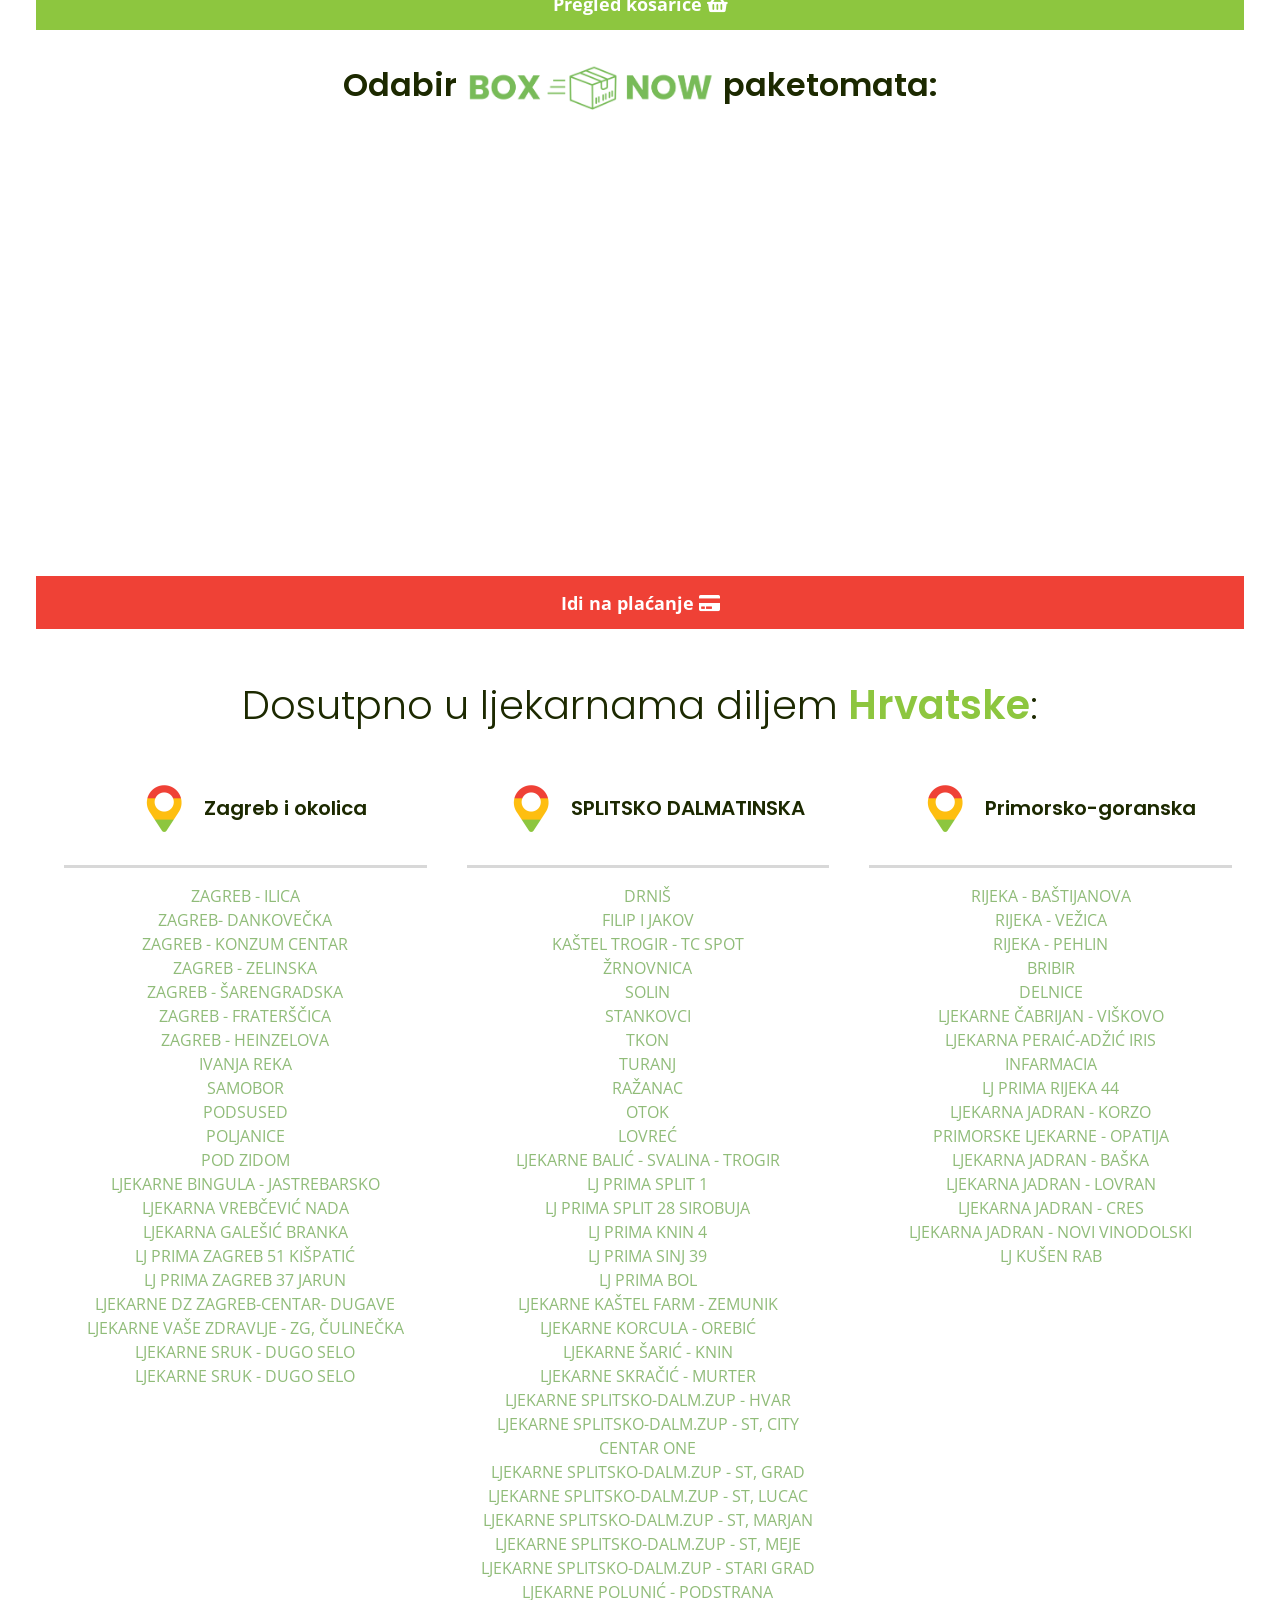
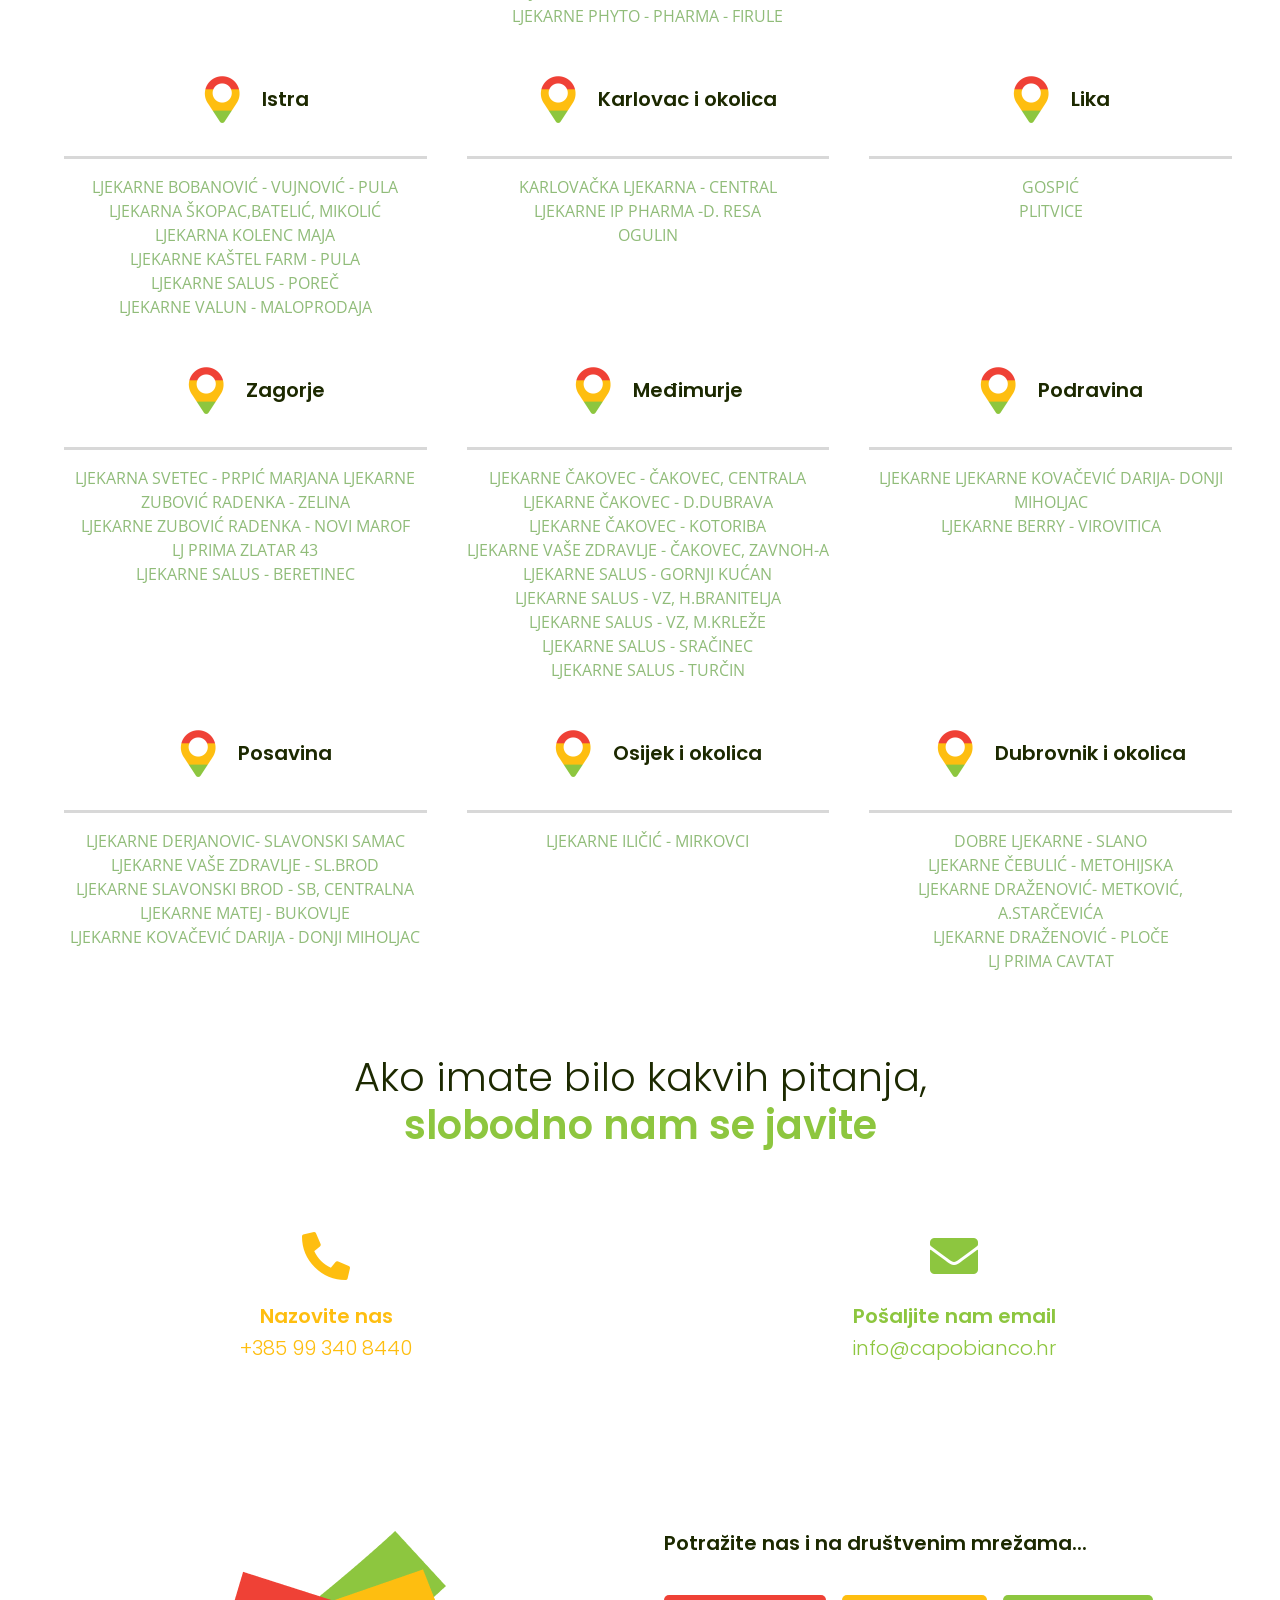
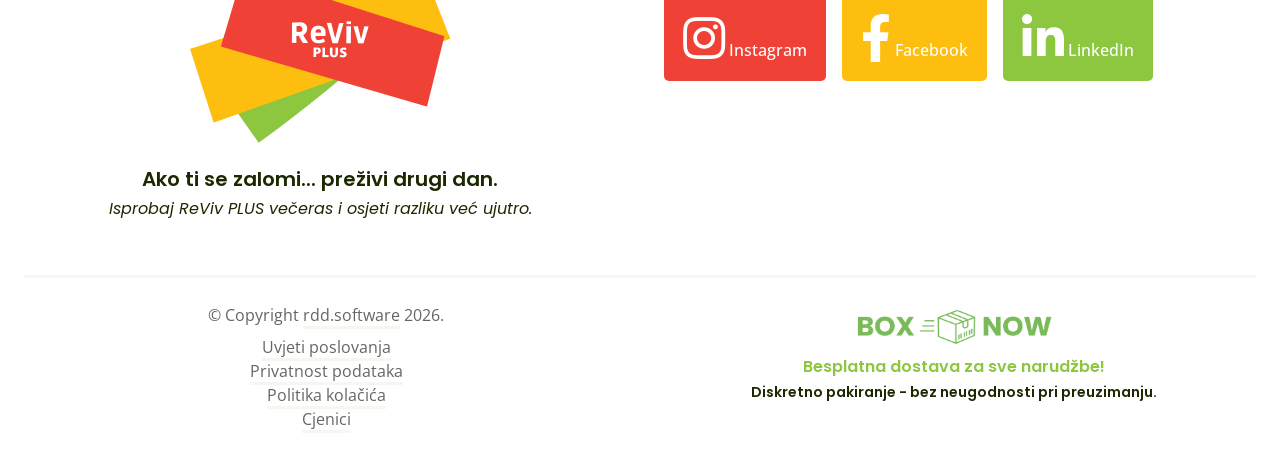
==== commit b1d26615: "Show anchor price and add daily price lists page - Product rows show the current price and the ancho" ====
--- a/index.html
+++ b/index.html
@@ -571,7 +571,11 @@
                     <div class="product-row">
                         <img src="img/pill-box.png" alt="ReViv Plus 60">
                         <div class="product-info">
-                            <div class="product-description">ReViv PLUS 60 kapsula</div>
+                            <div class="product-text">
+                                <div class="product-description">ReViv PLUS 60 kapsula</div>
+                                <div class="product-price" aria-live="polite"></div>
+                                <div class="product-anchor-price" hidden></div>
+                            </div>
                             <span data-product-id="prod_TJtDu45campD2B" id="btn-product-60"
                                   class="add-to-cart-btn">Dodaj u košaricu <i
                                     class="fa fa-shopping-basket"></i></span>
@@ -581,7 +585,11 @@
                     <div class="product-row">
                         <img src="img/pill-box.png" alt="ReViv Plus 30">
                         <div class="product-info">
-                            <div class="product-description">ReViv PLUS 30 kapsula</div>
+                            <div class="product-text">
+                                <div class="product-description">ReViv PLUS 30 kapsula</div>
+                                <div class="product-price" aria-live="polite"></div>
+                                <div class="product-anchor-price" hidden></div>
+                            </div>
                             <span data-product-id="prod_TJtERAoefR0NUO" id="btn-product-30"
                                   class="add-to-cart-btn">Dodaj u košaricu <i
                                     class="fa fa-shopping-basket"></i></span>
@@ -1127,7 +1135,9 @@
                         <a class="border-bottom" href="https://reviv-plus.com/gdpr.html"
                            target="_blank">Privatnost podataka</a><br>
                         <a class="border-bottom" href="https://reviv-plus.com/cookies-policy.html"
-                           target="_blank">Politika kolačića</a>
+                           target="_blank">Politika kolačića</a><br>
+                        <a class="border-bottom" href="https://reviv-plus.com/cjenici.html"
+                           target="_blank">Cjenici</a>
                     </div>
                 </div>
                 <div class="col-md-6 text-center  mb-3 mb-md-0">
@@ -1202,6 +1212,19 @@
 
         function saveCart() {
             localStorage.setItem(CART_KEY, JSON.stringify(cart));
+        }
+
+        // Latest prices from Stripe by product id, so the cart never shows
+        // a price saved earlier in localStorage after the price changed.
+        const productInfo = {};
+
+        function cleanProductName(name) {
+            // Older carts saved the name together with the price, e.g. "ReViv PLUS 60 kapsula (33,15 €)".
+            return String(name ?? "").replace(/\s*\([^)]*€\)\s*$/, "").trim();
+        }
+
+        function anchorPriceText(anchorPrice, anchorDate) {
+            return `Sidrena cijena na ${anchorDate}: ${formatEUR(parseEuroPrice(anchorPrice))}`;
         }
 
         function addToCart(productId, productName, productPrice) {
@@ -1271,16 +1294,25 @@
                 const data = await res.json();
 
                 data.forEach(product => {
+                    productInfo[product.productId] = product;
+
                     const el = document.querySelector(`[data-product-id="${product.productId}"]`);
                     if (el) {
-                        const container = el.closest(".product-row")
-                            ?.querySelector(".product-description");
-                        if (container) {
-                            container.textContent = `${container.textContent.trim()} (${product.price})`;
+                        const row = el.closest(".product-row");
+                        const priceEl = row?.querySelector(".product-price");
+                        if (priceEl) {
+                            priceEl.textContent = formatEUR(parseEuroPrice(product.price));
+                        }
+                        const anchorEl = row?.querySelector(".product-anchor-price");
+                        if (anchorEl && product.anchorPrice) {
+                            anchorEl.textContent = anchorPriceText(product.anchorPrice, product.anchorDate);
+                            anchorEl.removeAttribute("hidden");
                         }
                         el.setAttribute('data-product-price', product.price);
                     }
                 });
+
+                if (!cartDiv.hasAttribute("hidden")) renderCartItems();
 
             } catch (err) {
                 console.error(err);
@@ -1355,8 +1387,12 @@
             let total = 0;
 
             for (const it of items) {
-                const name = it.productName ?? it.productId ?? "Proizvod";
-                const unitPrice = parseEuroPrice(it.productPrice);
+                const info = productInfo[it.productId];
+                const name = cleanProductName(it.productName) || it.productId || "Proizvod";
+                const unitPrice = parseEuroPrice(info?.price ?? it.productPrice);
+                const anchor = info?.anchorPrice
+                    ? `<span class="cart-anchor">${anchorPriceText(info.anchorPrice, info.anchorDate)}</span>`
+                    : "";
                 const qty = Number(it.quantity) || 0;
                 const line = unitPrice * qty;
                 total += line;
@@ -1389,6 +1425,7 @@
 
                         <div class="cart-col cart-col--unit" aria-label="Cijena proizvoda">
                           <span class="cart-unit">${formatEUR(unitPrice)}</span>
+                          ${anchor}
                         </div>
 
                         <div class="cart-col cart-col--line" aria-label="Cijena retka">
--- a/css/style.css
+++ b/css/style.css
@@ -700,6 +700,19 @@
 .product-description {
     font-size: 1.5rem;
     font-weight: 500;
+}
+
+.product-price {
+    font-size: 1.25rem;
+    font-weight: 600;
+}
+
+/* Anchor price must be clearly visible wherever the price is shown. */
+.product-anchor-price,
+.cart-anchor {
+    display: block;
+    font-size: 0.85rem;
+    color: #555;
 }
 
 
@@ -1123,3 +1136,12 @@
     }
 }
 
+/* Unit price with the anchor price below it. */
+.cart-col.cart-col--unit {
+    flex-direction: column;
+    align-items: flex-end;
+    justify-content: center;
+    gap: .1rem;
+}
+
+.cart-anchor { text-align: right; }
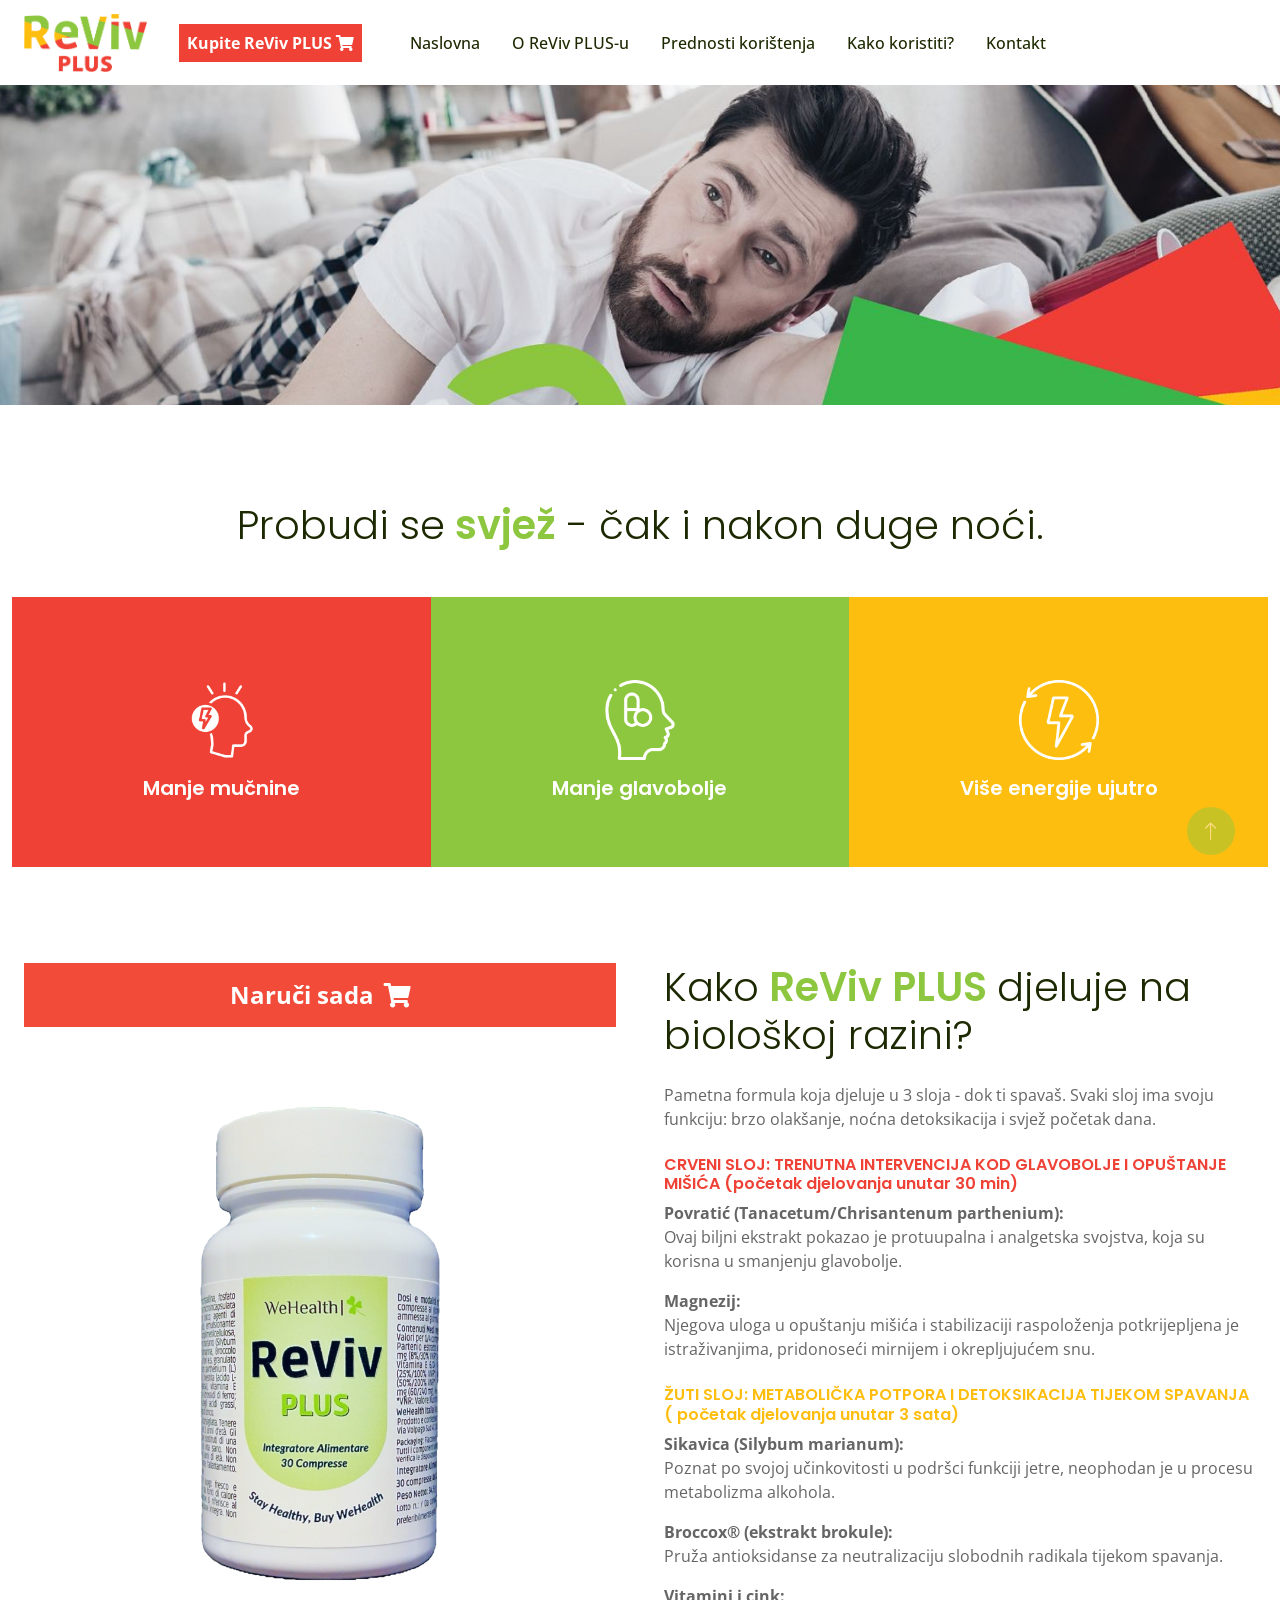
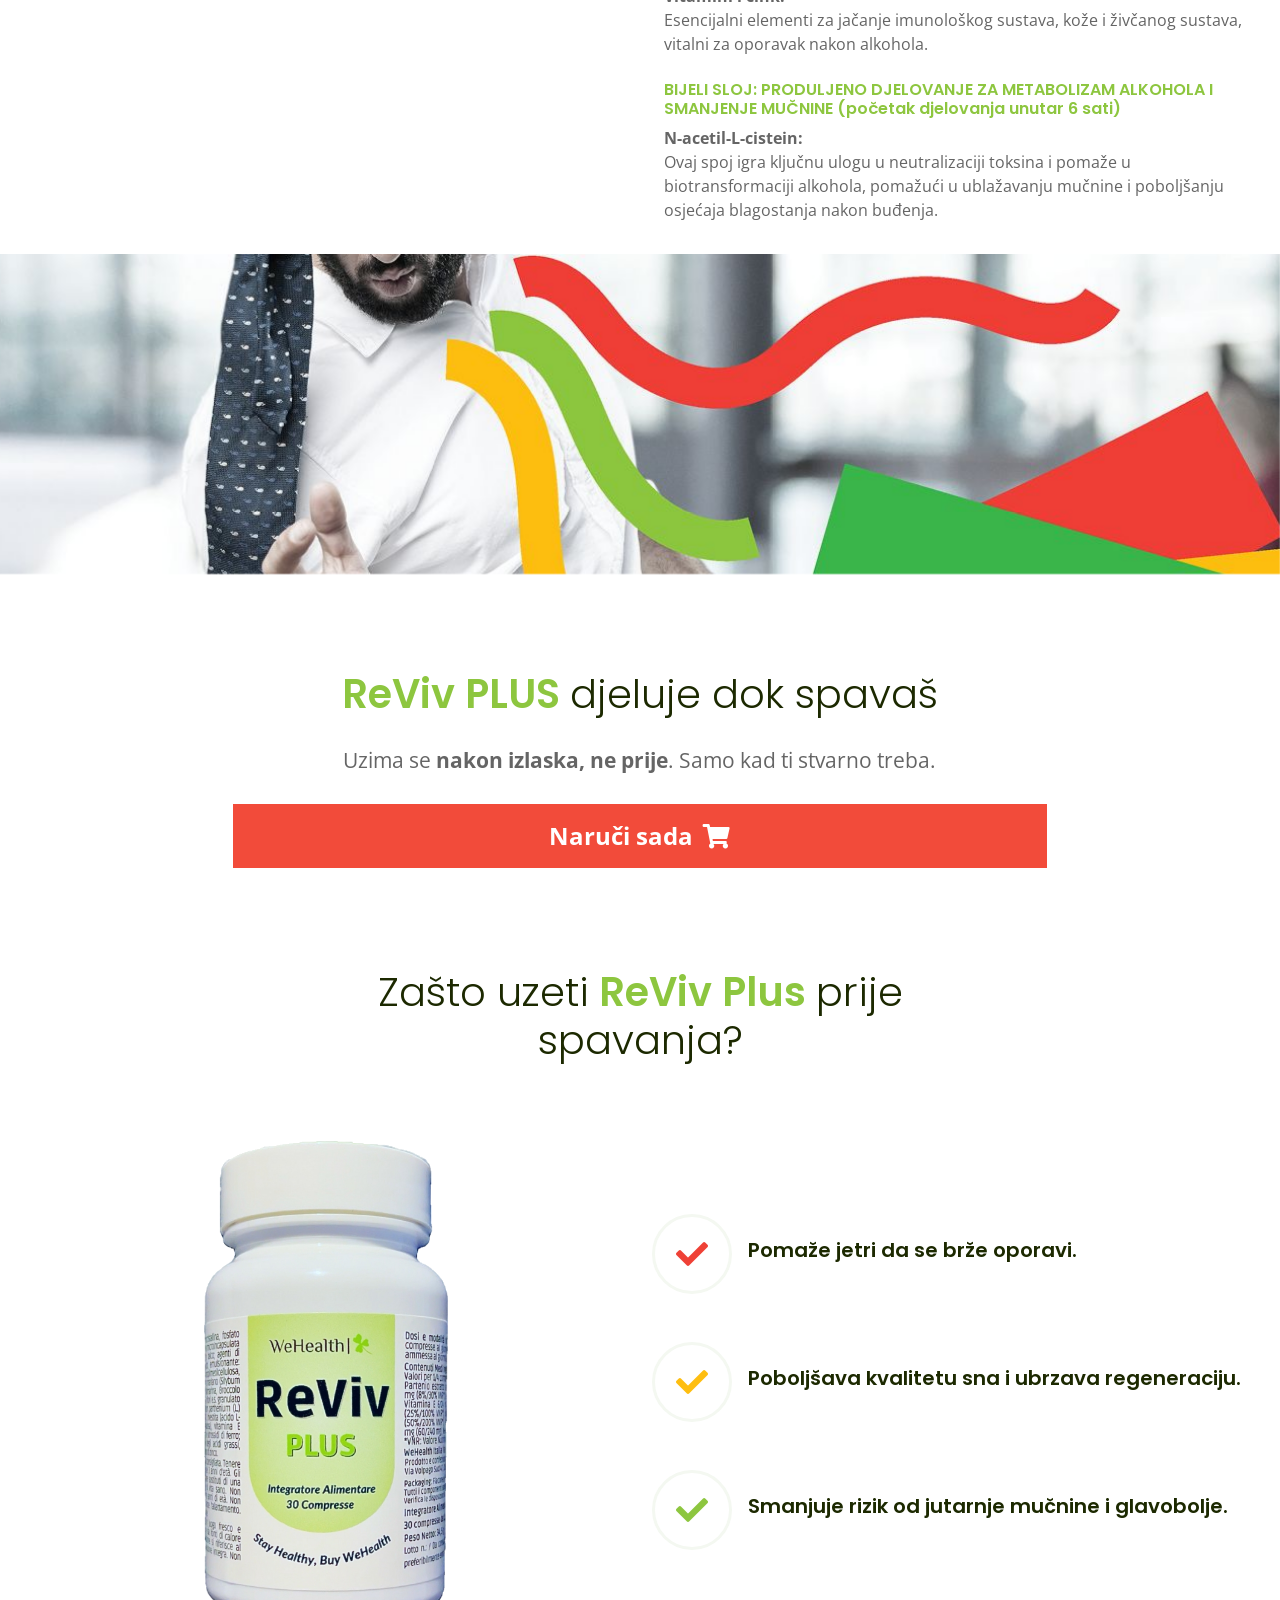
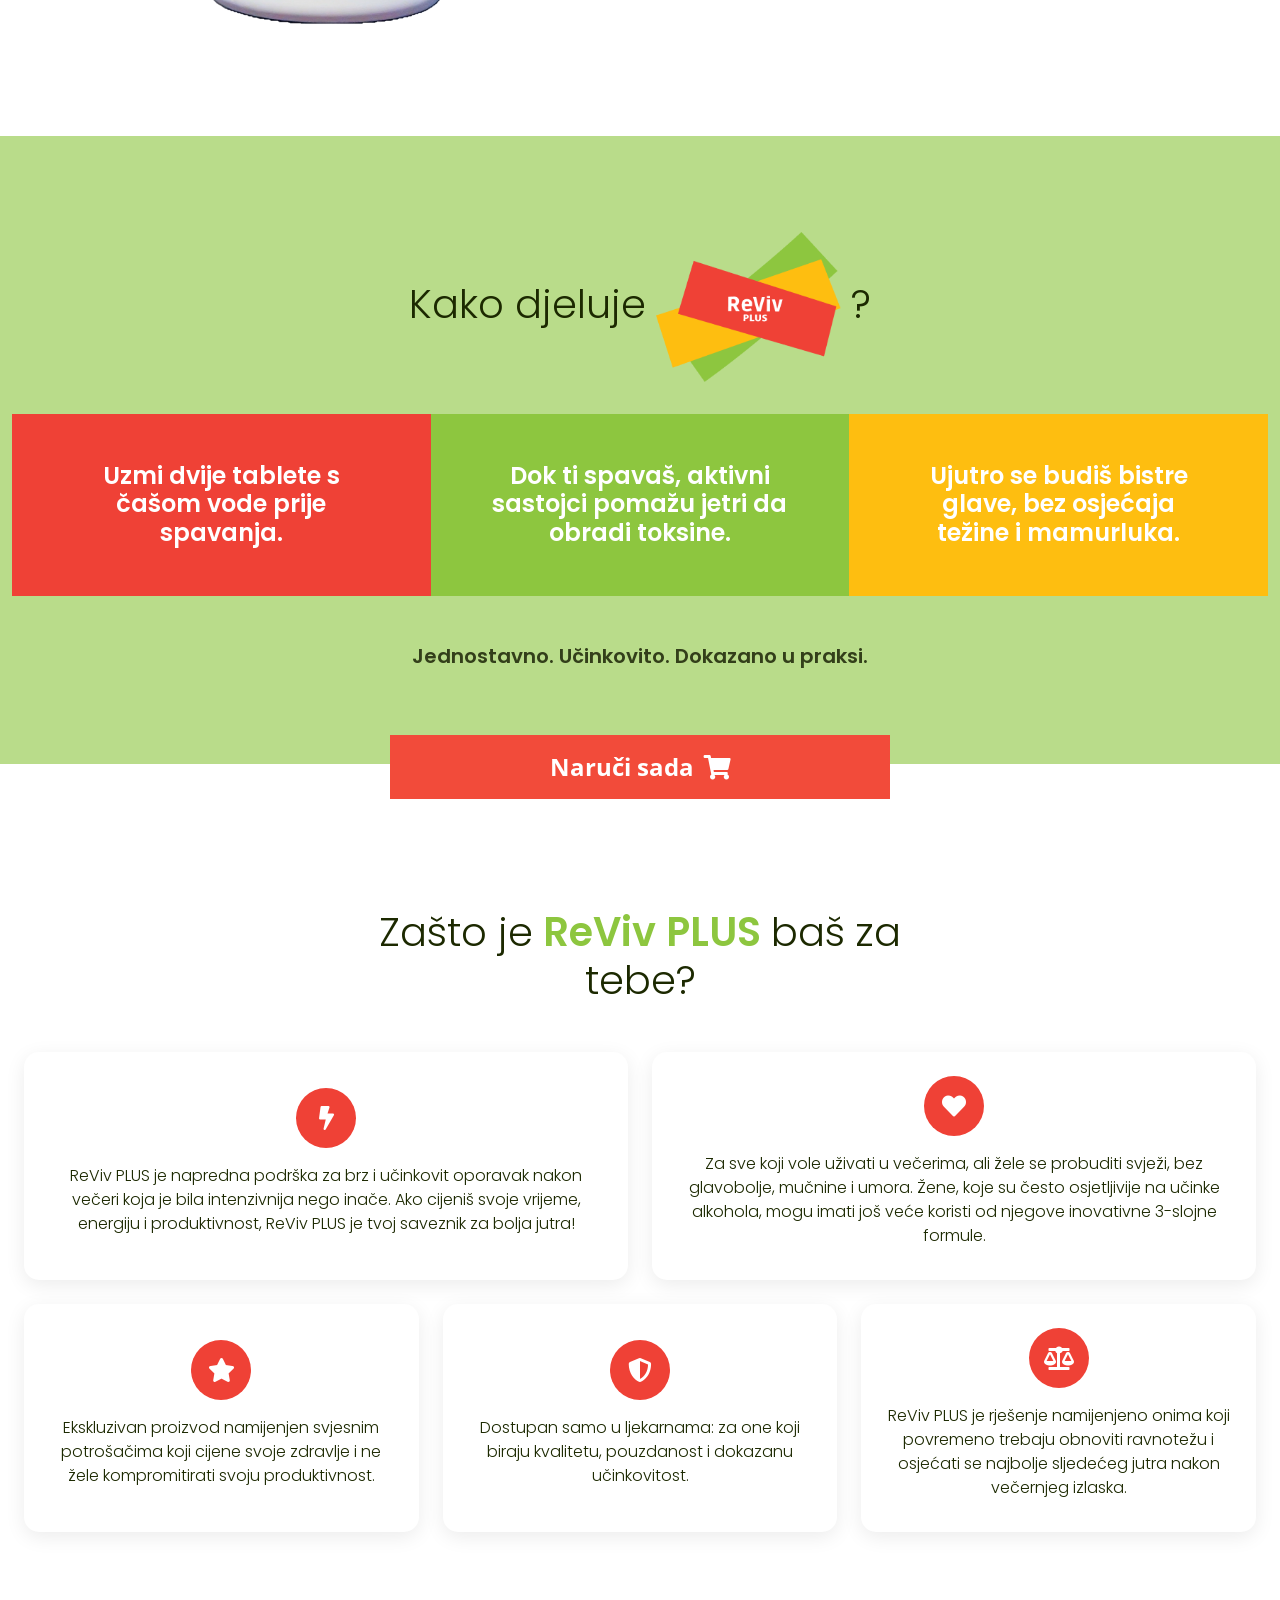
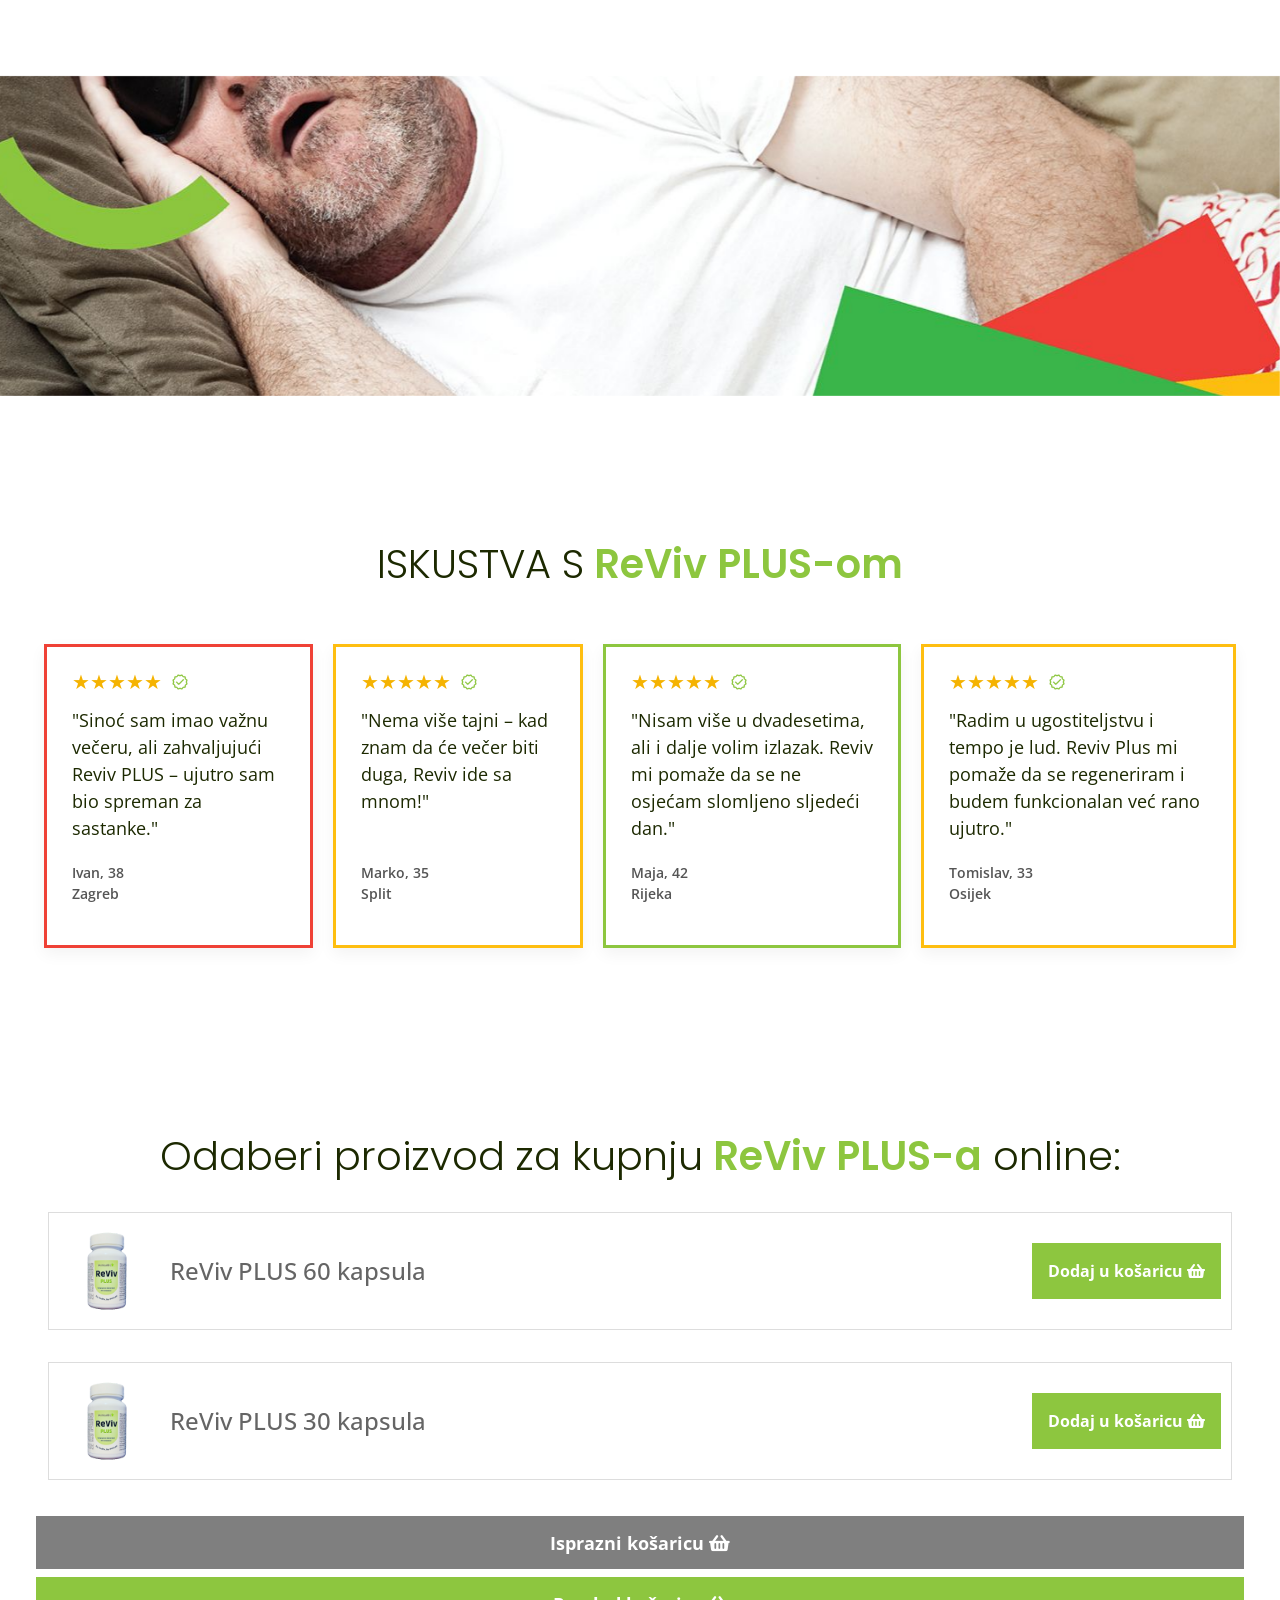
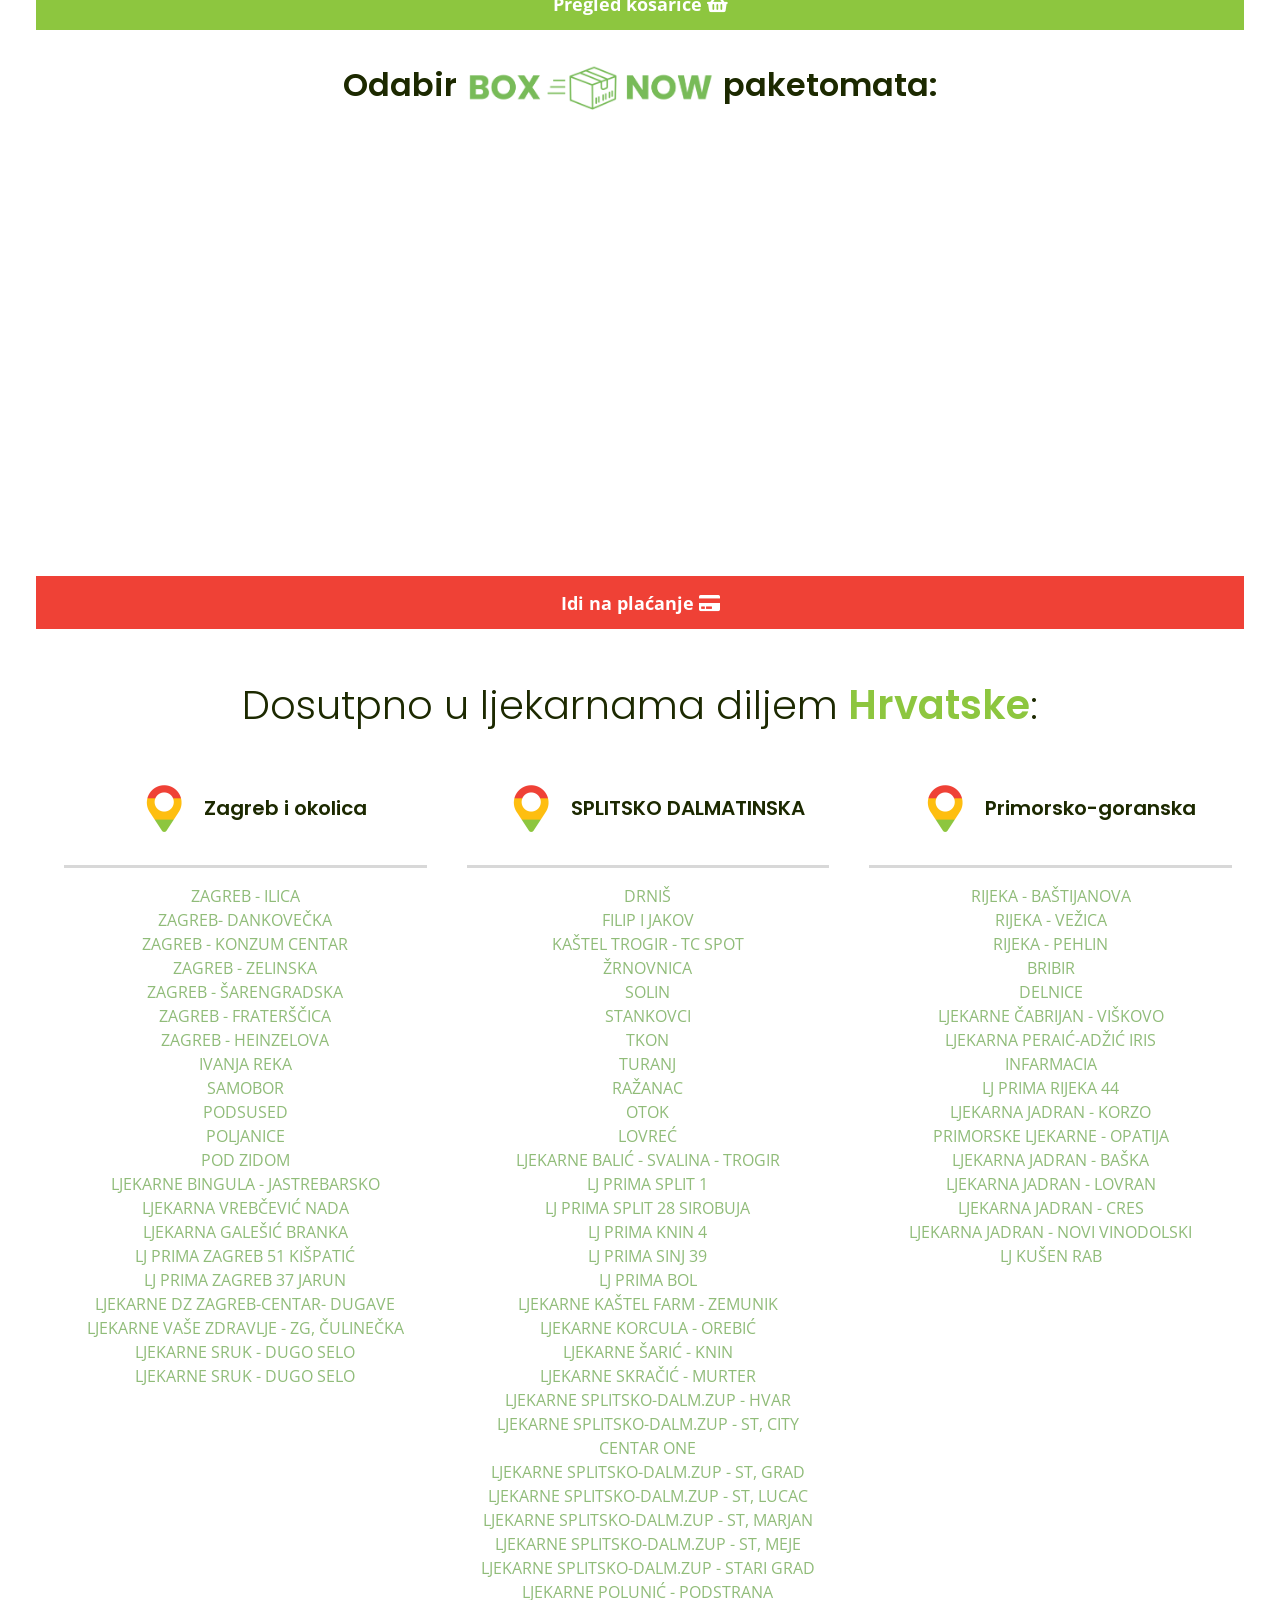
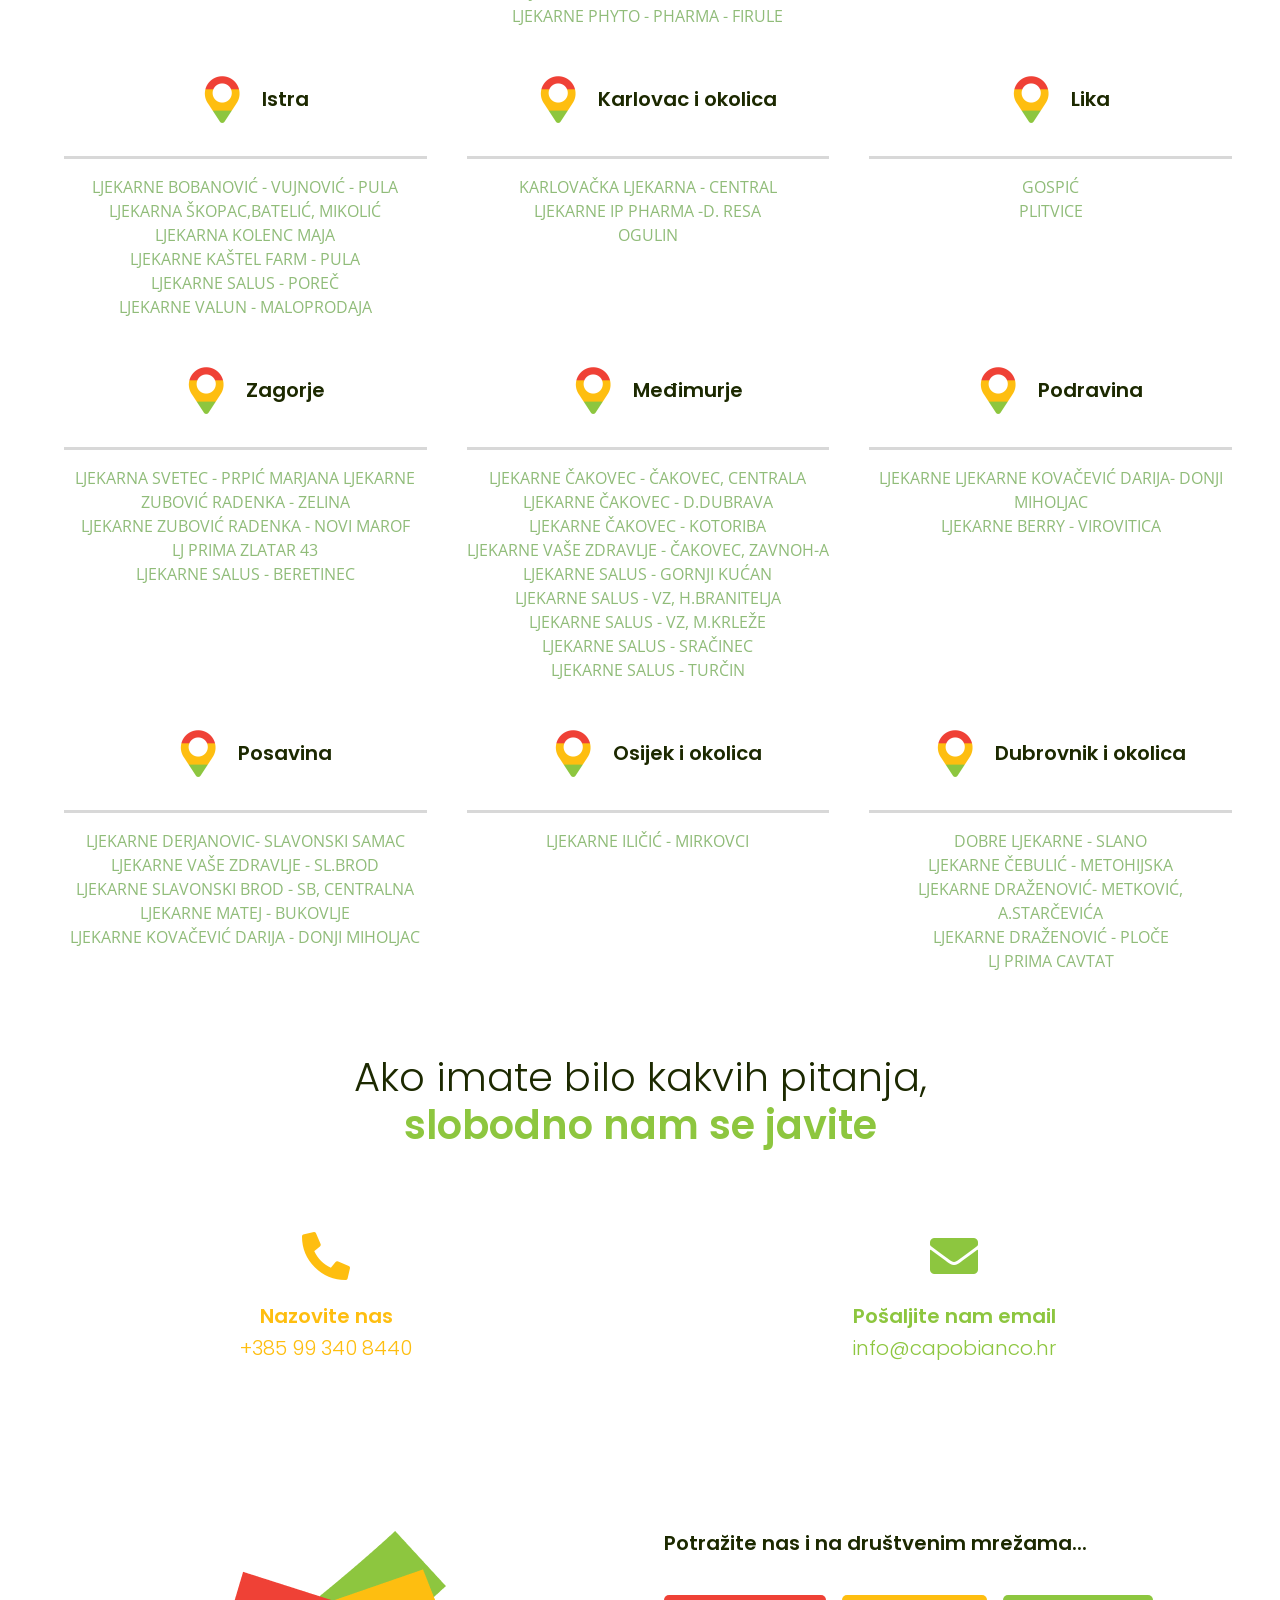
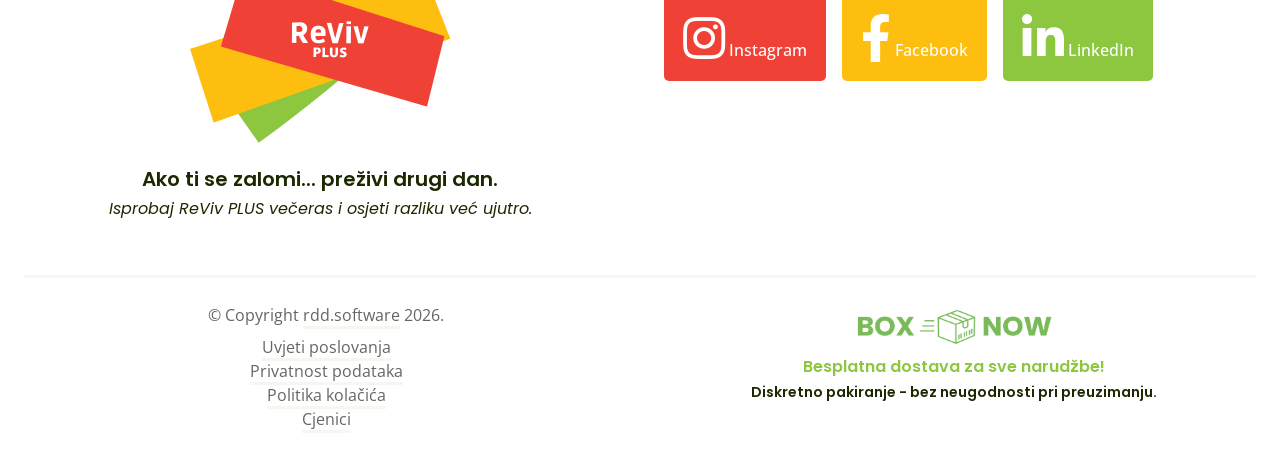
==== commit d04ed053: "Rename anchor price to base price The latest draft of the regulation calls the anchor price "bazna c" ====
--- a/index.html
+++ b/index.html
@@ -1224,7 +1224,7 @@
         }
 
         function anchorPriceText(anchorPrice, anchorDate) {
-            return `Sidrena cijena na ${anchorDate}: ${formatEUR(parseEuroPrice(anchorPrice))}`;
+            return `Bazna cijena (${anchorDate}): ${formatEUR(parseEuroPrice(anchorPrice))}`;
         }
 
         function addToCart(productId, productName, productPrice) {
--- a/css/style.css
+++ b/css/style.css
@@ -707,7 +707,7 @@
     font-weight: 600;
 }
 
-/* Anchor price must be clearly visible wherever the price is shown. */
+/* Base (anchor) price must be clearly visible wherever the price is shown. */
 .product-anchor-price,
 .cart-anchor {
     display: block;
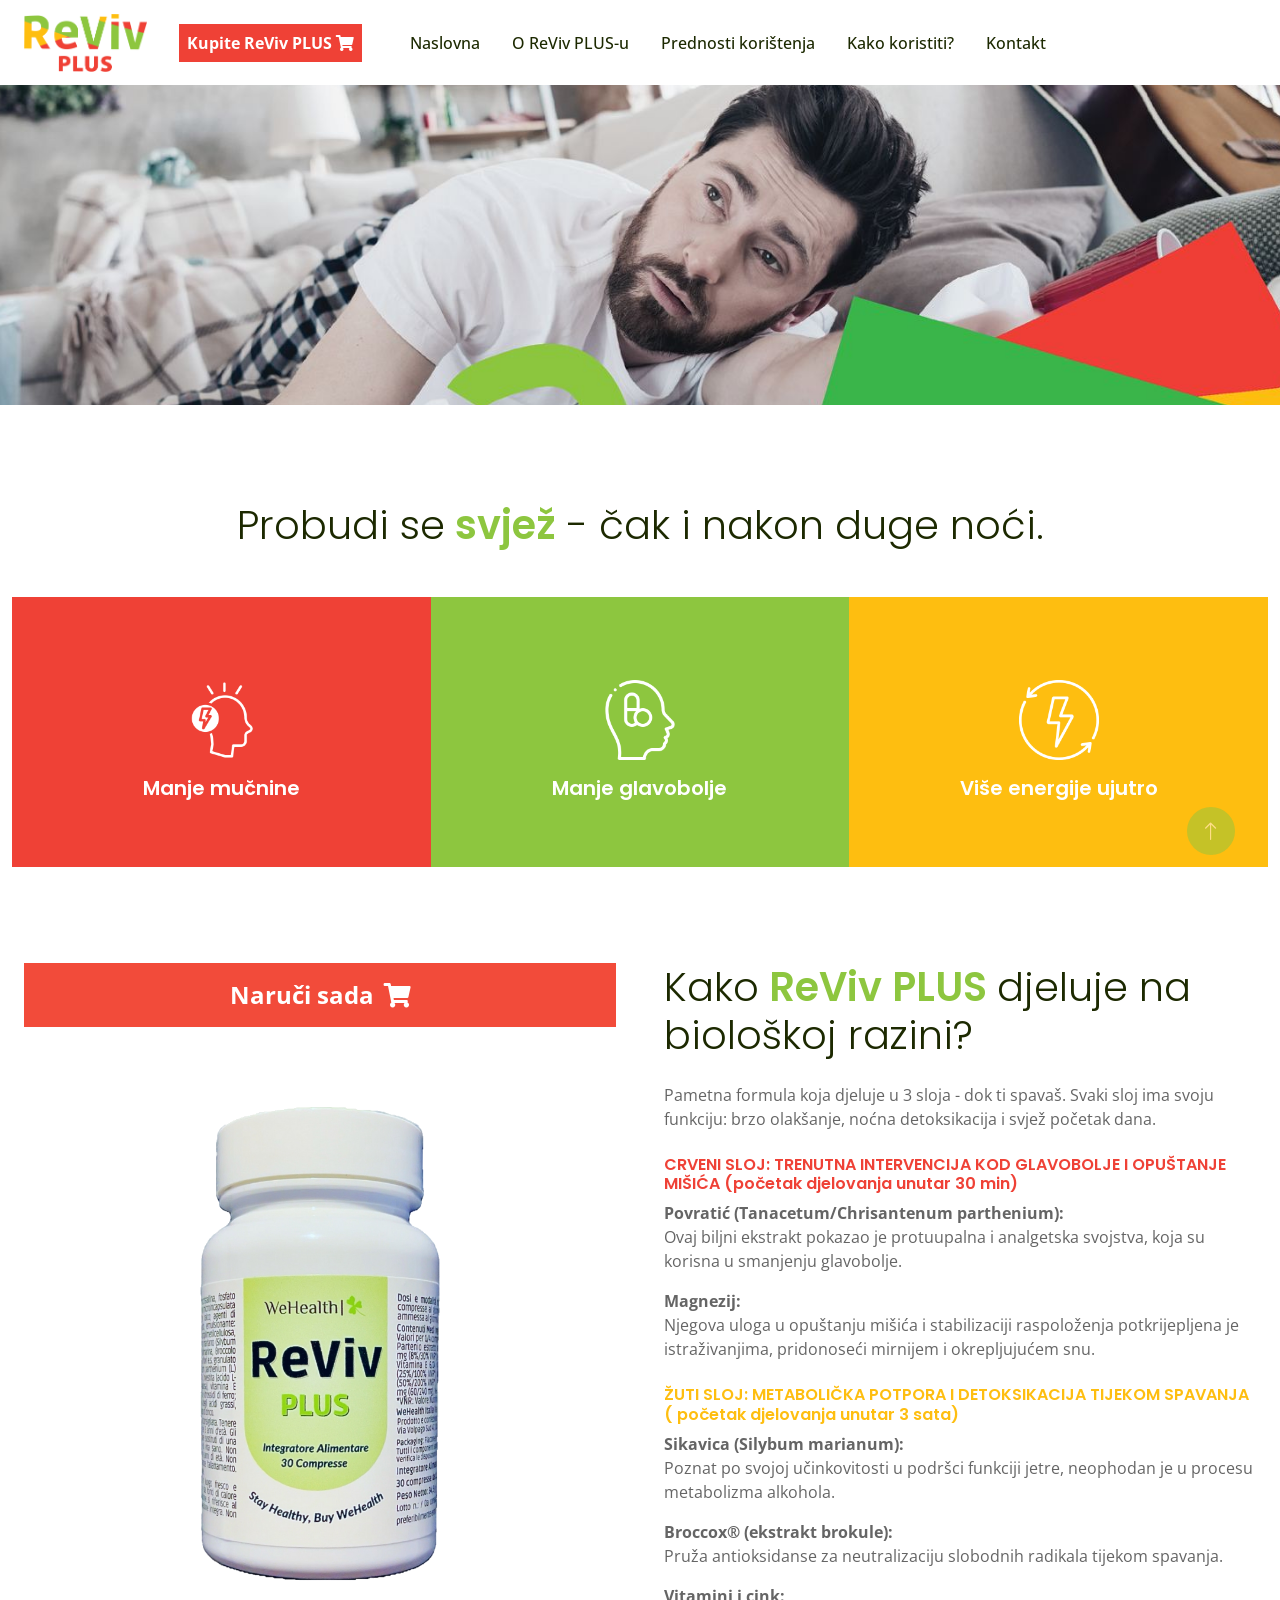
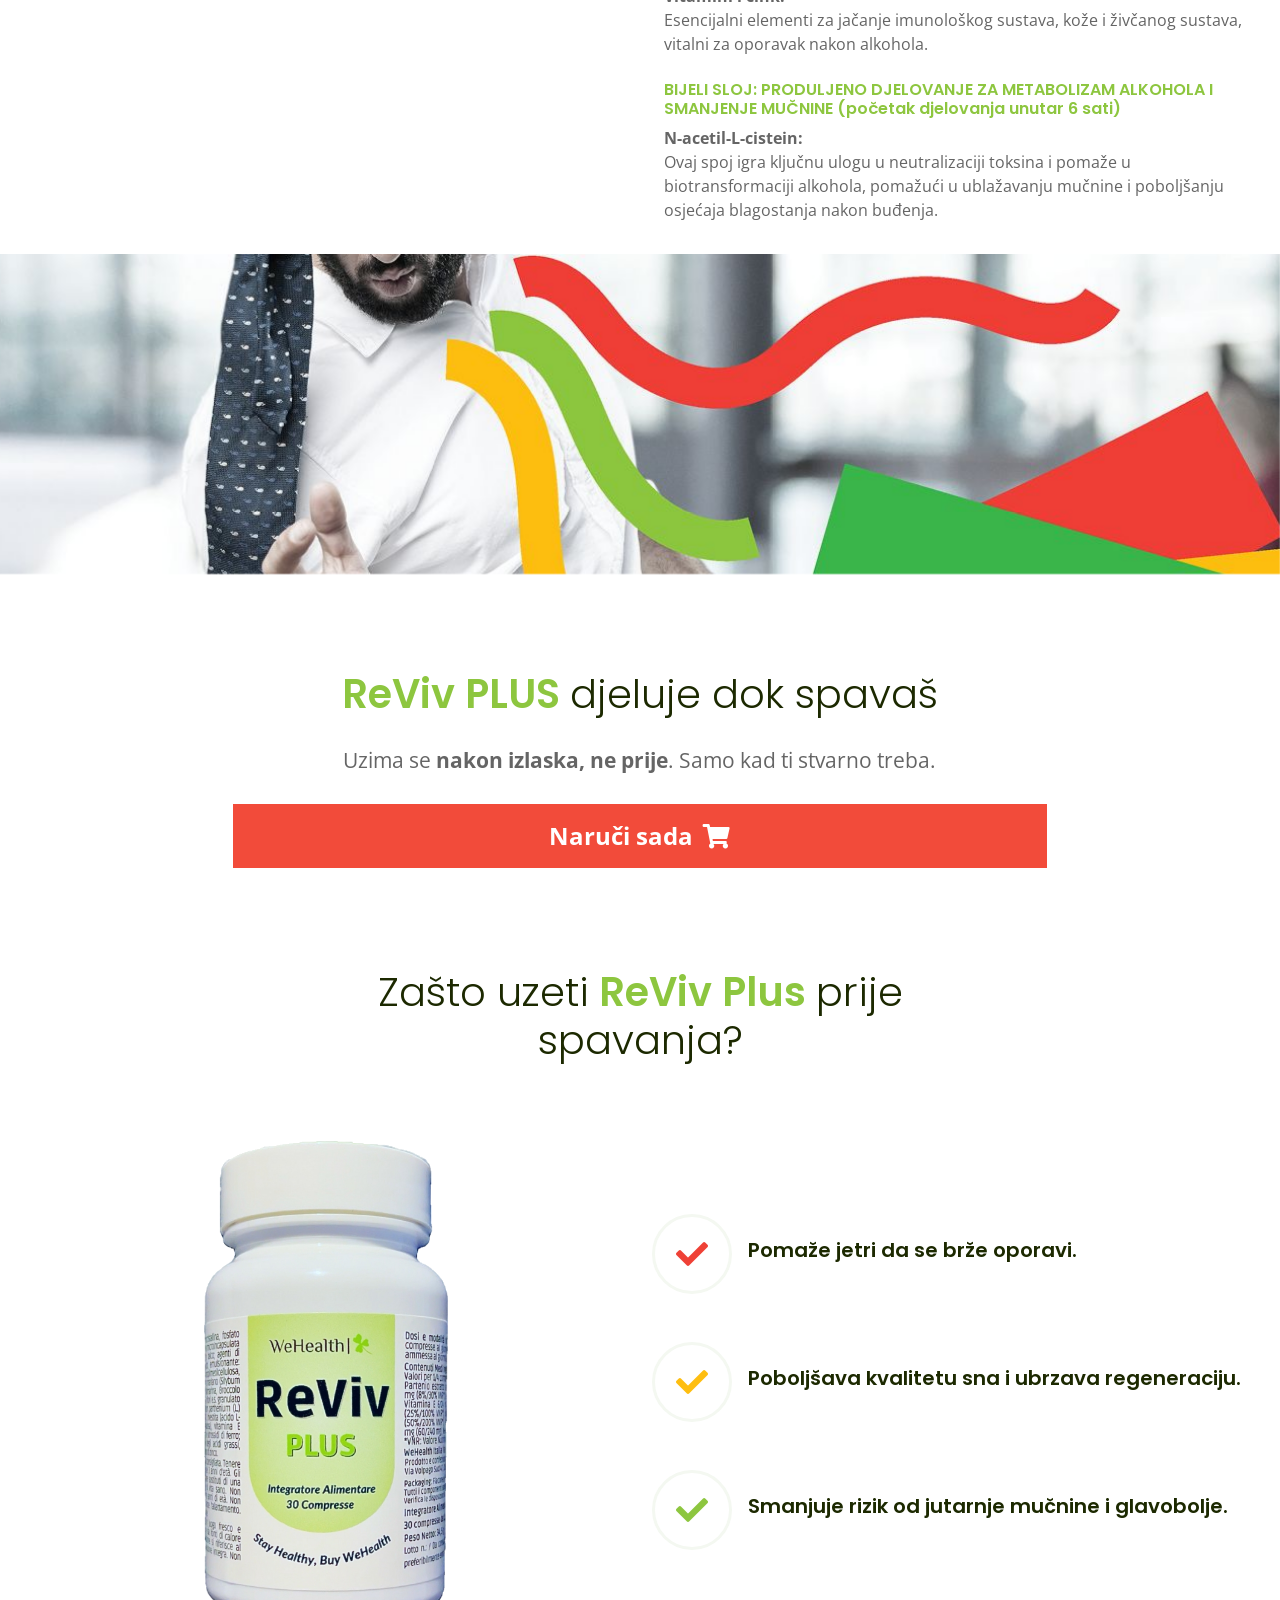
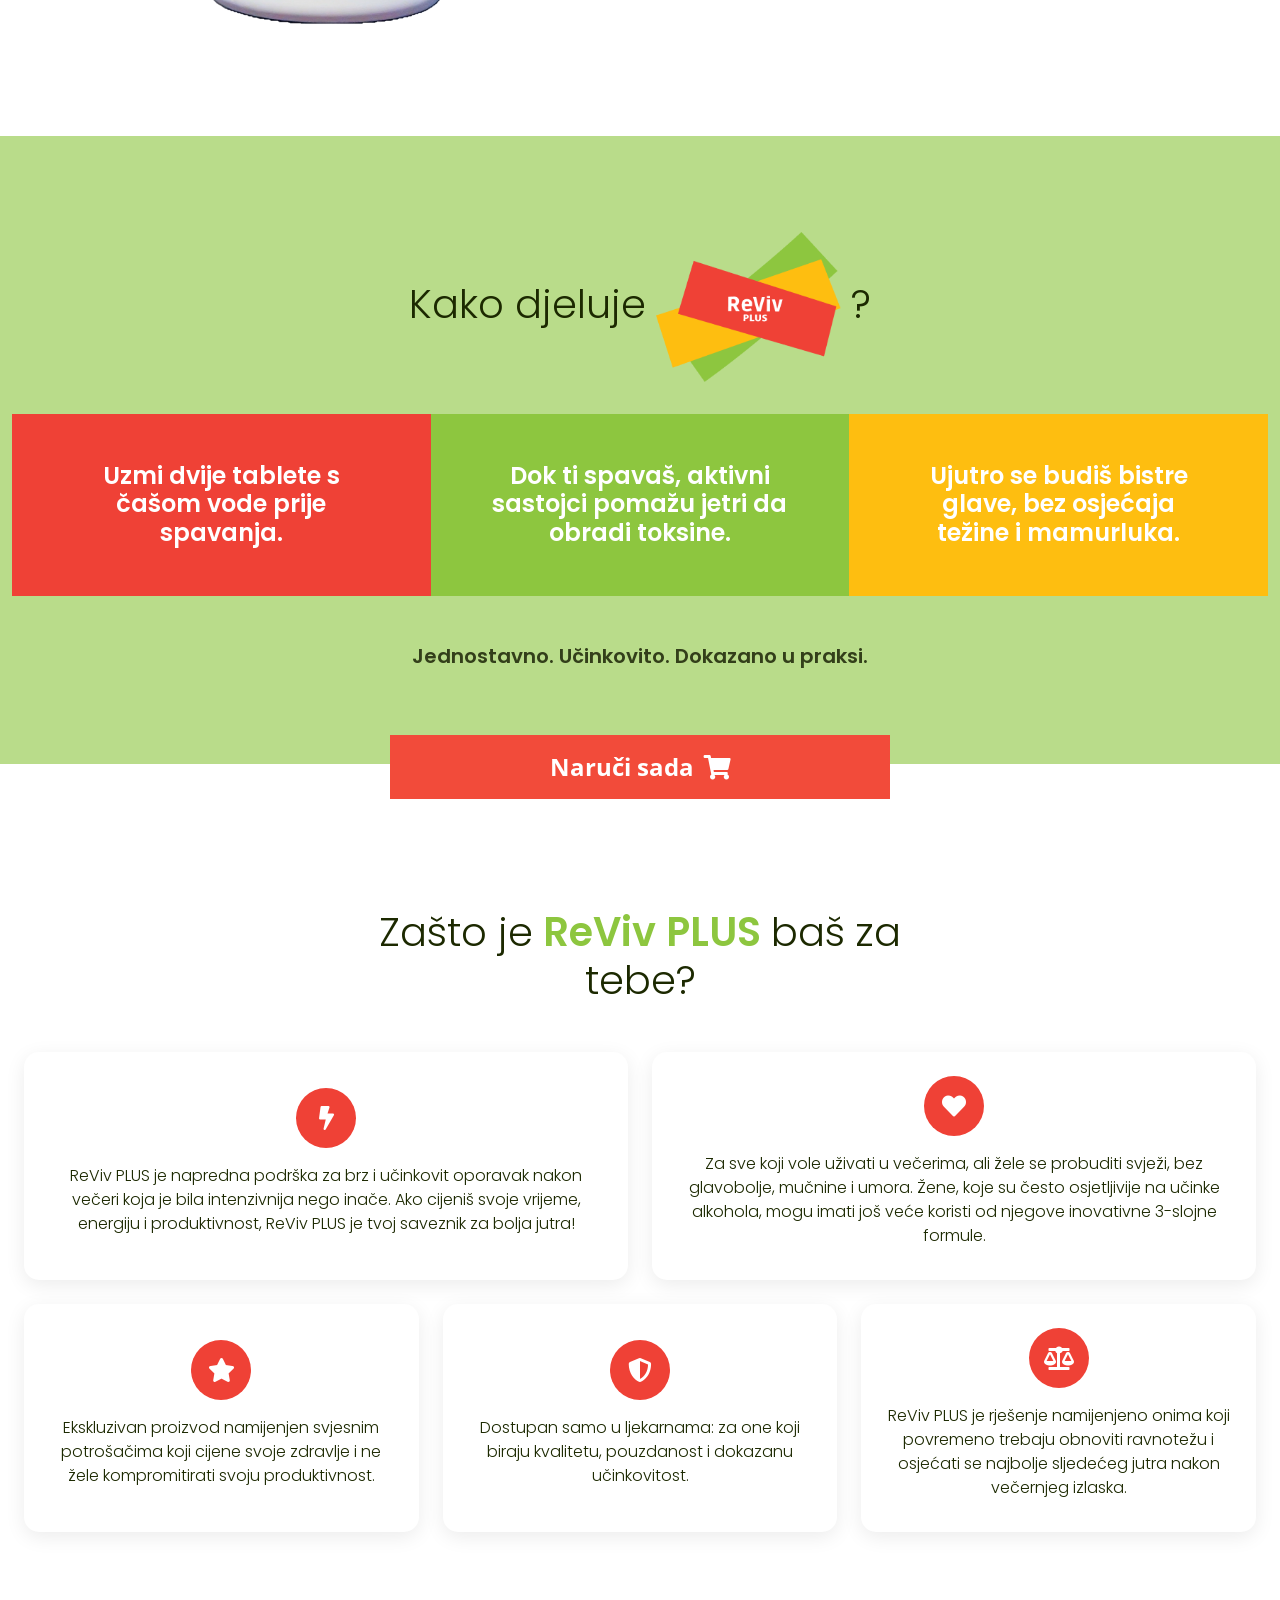
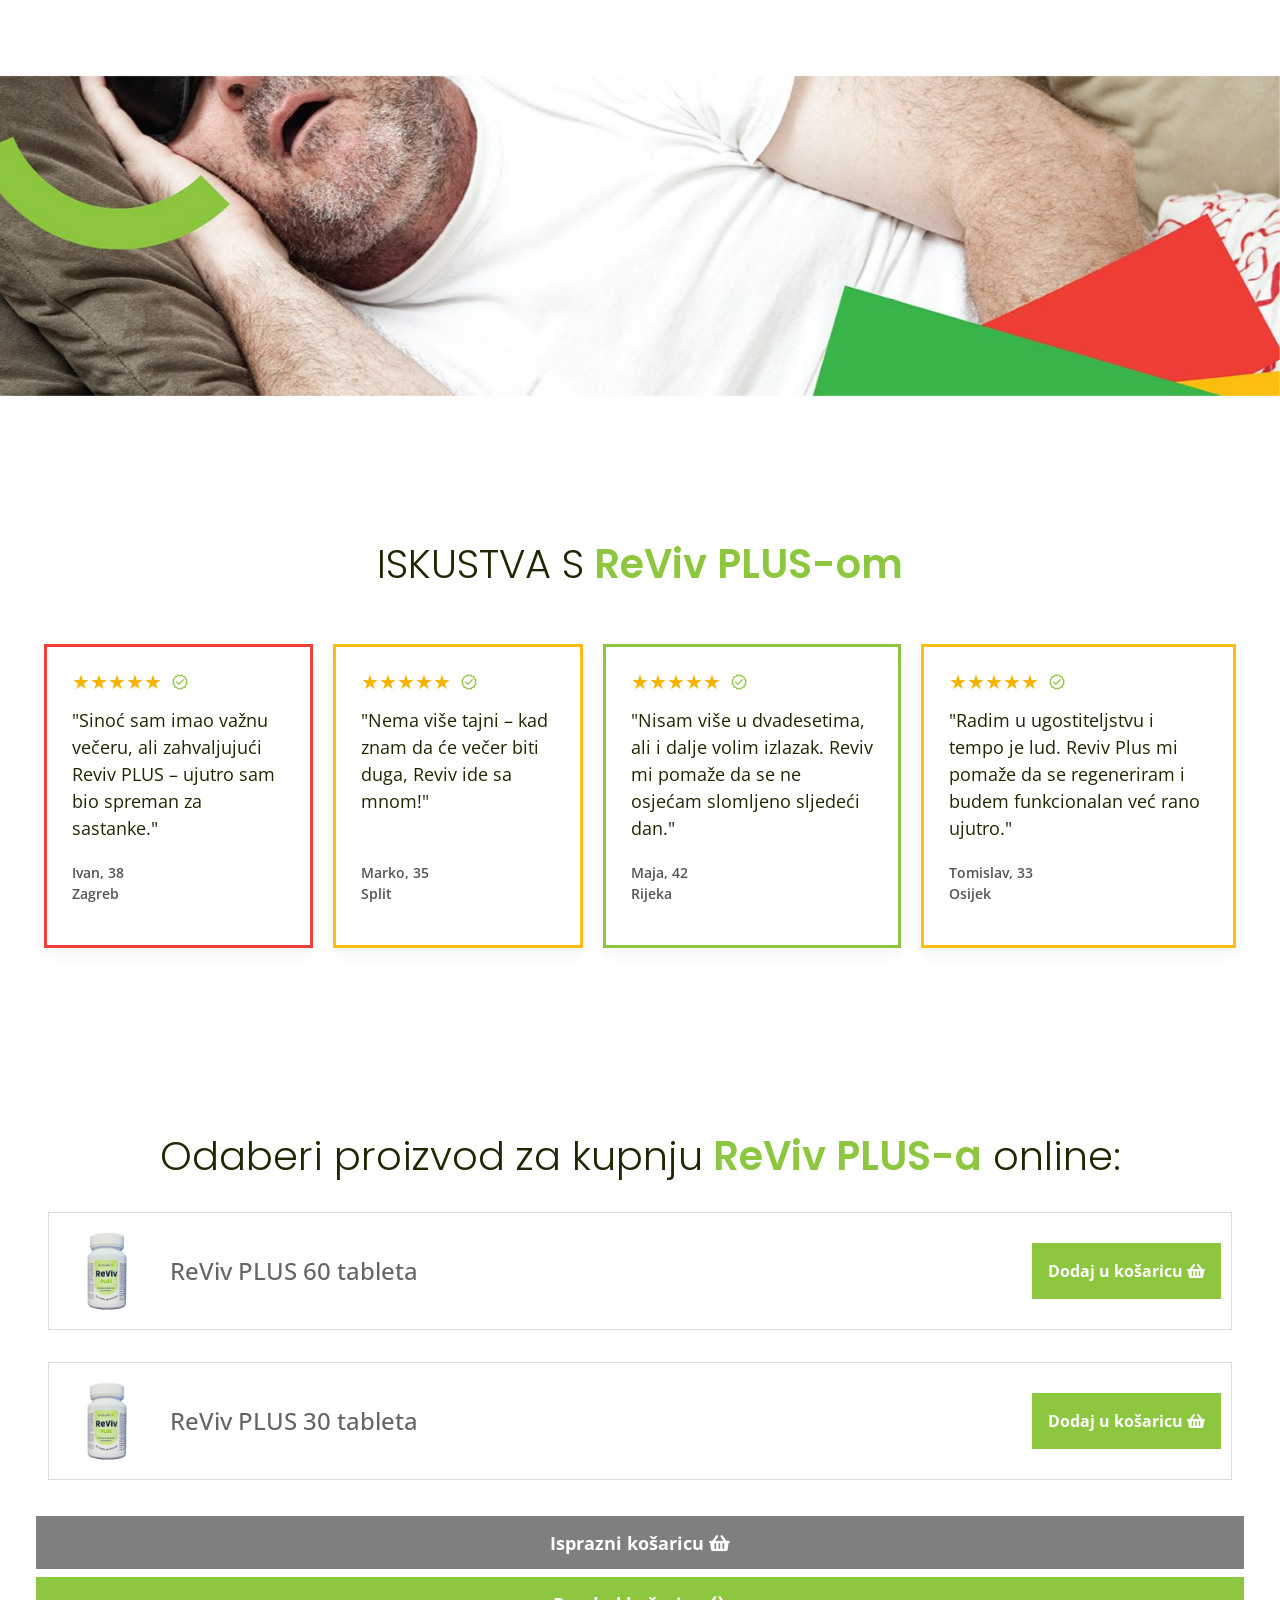
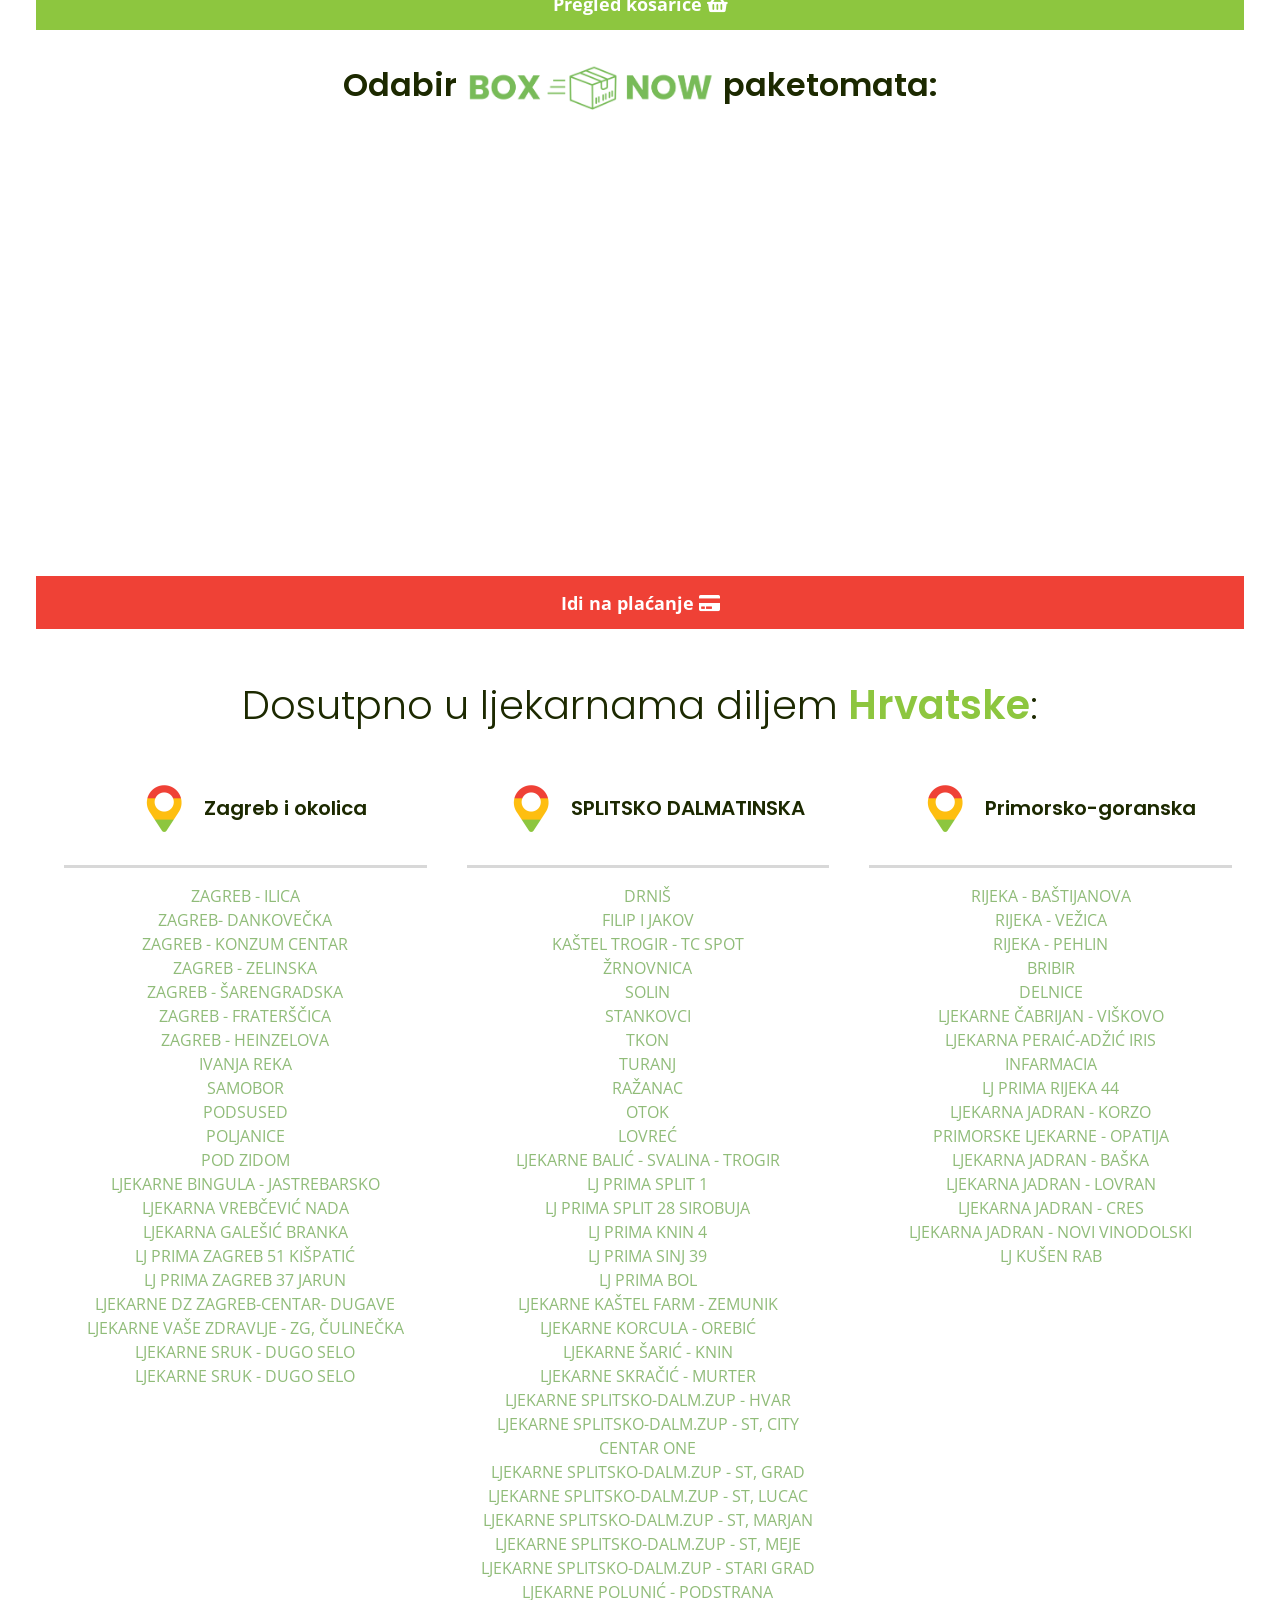
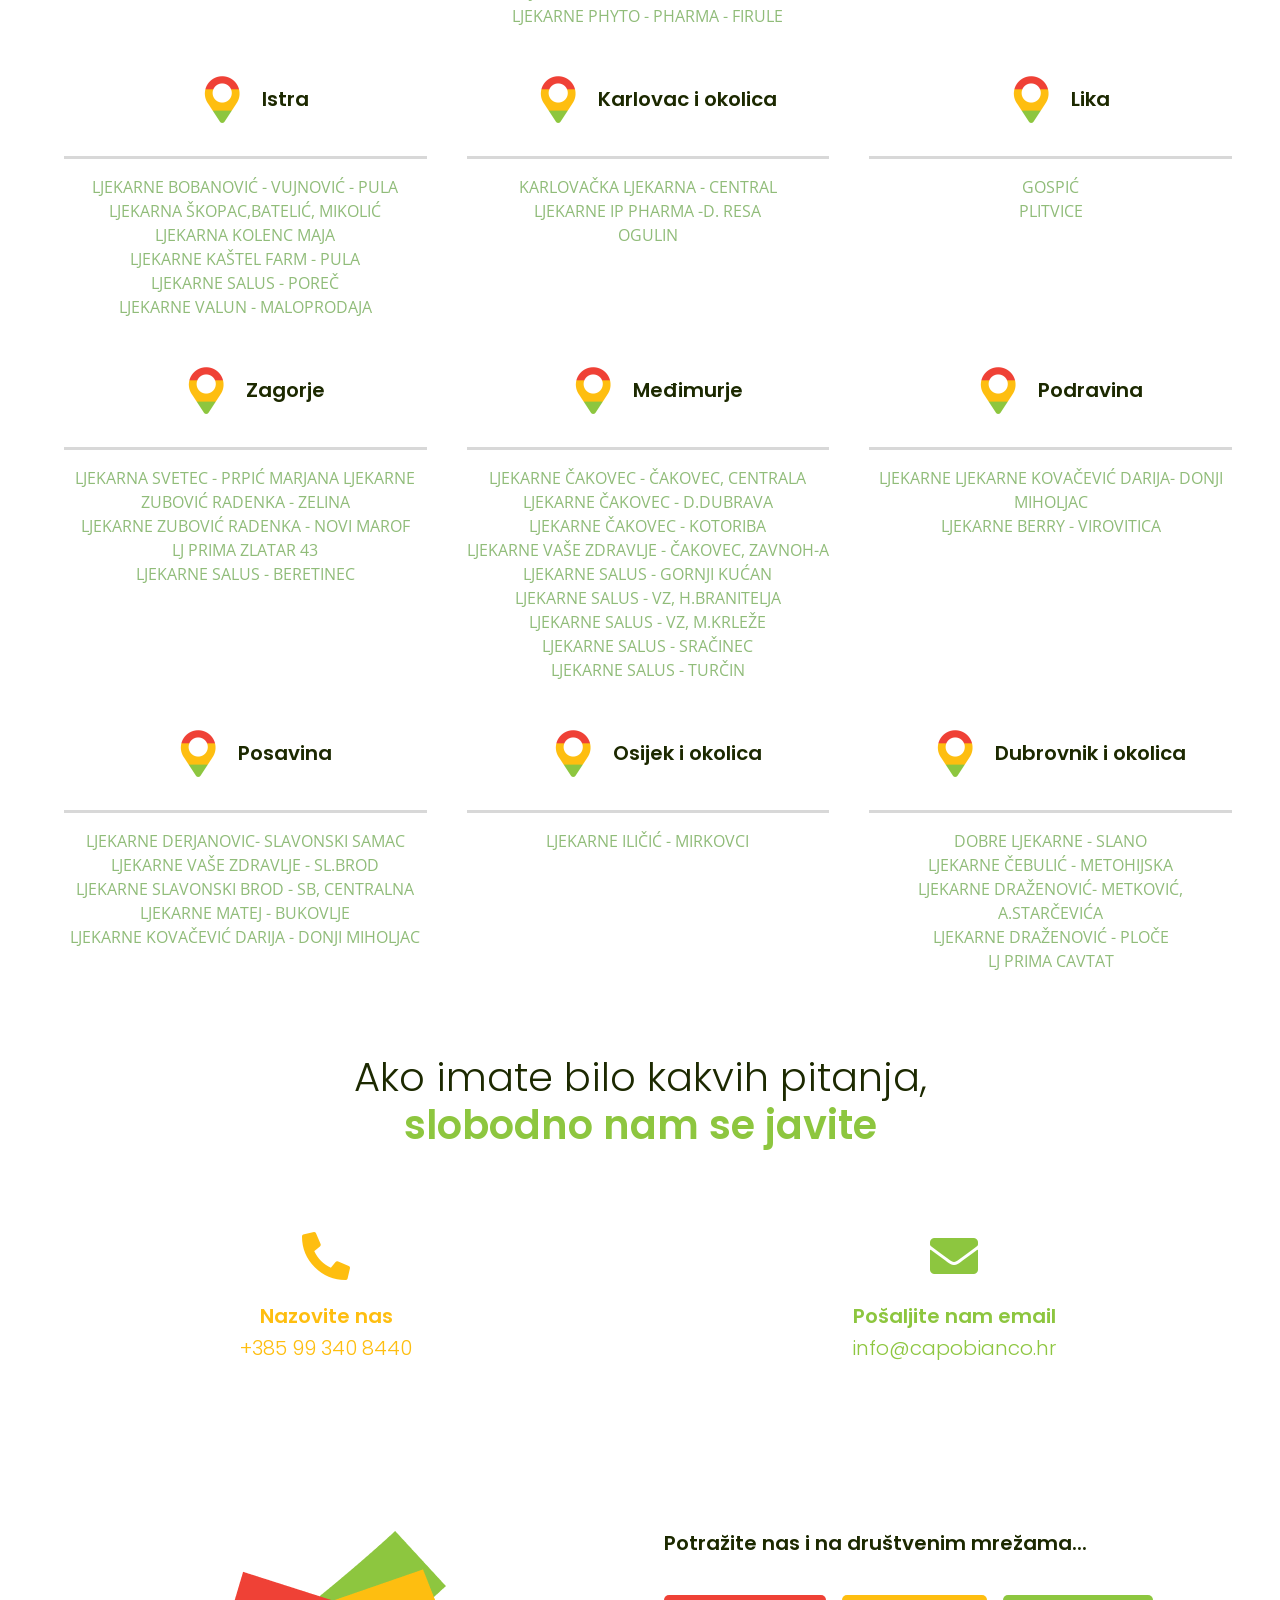
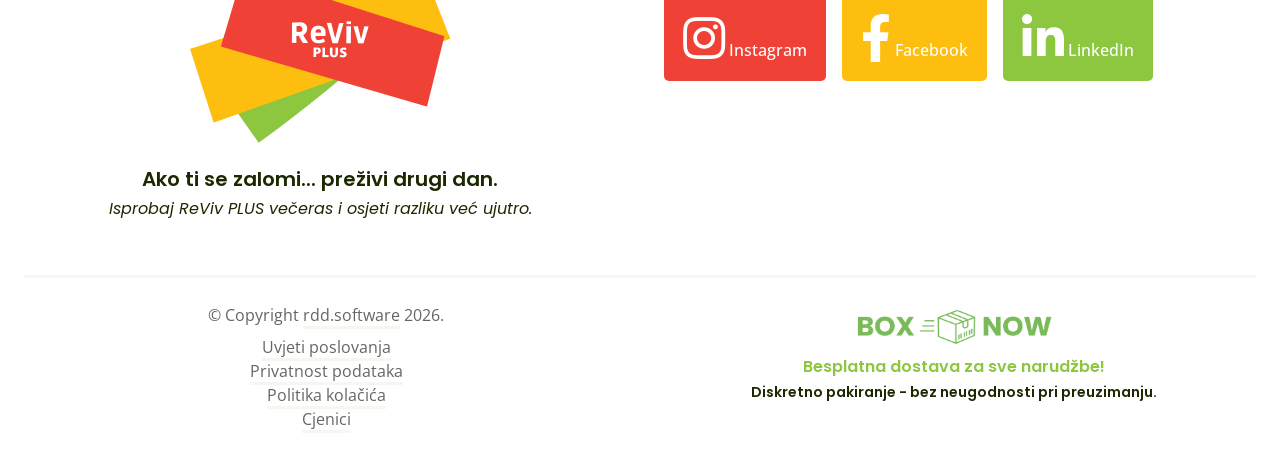
==== commit e1df6ee3: "Show lowest price in the last 30 days and rename products to tablets - Promo codes will be advertise" ====
--- a/index.html
+++ b/index.html
@@ -569,12 +569,13 @@
                     </h1>
 
                     <div class="product-row">
-                        <img src="img/pill-box.png" alt="ReViv Plus 60">
+                        <img src="img/pill-box.png" alt="ReViv PLUS 60 tableta">
                         <div class="product-info">
                             <div class="product-text">
-                                <div class="product-description">ReViv PLUS 60 kapsula</div>
+                                <div class="product-description">ReViv PLUS 60 tableta</div>
                                 <div class="product-price" aria-live="polite"></div>
                                 <div class="product-anchor-price" hidden></div>
+                                <div class="product-lowest-price" hidden></div>
                             </div>
                             <span data-product-id="prod_TJtDu45campD2B" id="btn-product-60"
                                   class="add-to-cart-btn">Dodaj u košaricu <i
@@ -583,12 +584,13 @@
                     </div>
 
                     <div class="product-row">
-                        <img src="img/pill-box.png" alt="ReViv Plus 30">
+                        <img src="img/pill-box.png" alt="ReViv PLUS 30 tableta">
                         <div class="product-info">
                             <div class="product-text">
-                                <div class="product-description">ReViv PLUS 30 kapsula</div>
+                                <div class="product-description">ReViv PLUS 30 tableta</div>
                                 <div class="product-price" aria-live="polite"></div>
                                 <div class="product-anchor-price" hidden></div>
+                                <div class="product-lowest-price" hidden></div>
                             </div>
                             <span data-product-id="prod_TJtERAoefR0NUO" id="btn-product-30"
                                   class="add-to-cart-btn">Dodaj u košaricu <i
@@ -1220,7 +1222,19 @@
 
         function cleanProductName(name) {
             // Older carts saved the name together with the price, e.g. "ReViv PLUS 60 kapsula (33,15 €)".
+            // Names on the page are the current ones (tablets, not capsules), so they win.
             return String(name ?? "").replace(/\s*\([^)]*€\)\s*$/, "").trim();
+        }
+
+        function productNameOnPage(productId) {
+            return document.querySelector(`[data-product-id="${productId}"]`)
+                ?.closest(".product-row")
+                ?.querySelector(".product-description")
+                ?.textContent.trim();
+        }
+
+        function lowestPriceText(lowestPrice) {
+            return `Najniža cijena u zadnjih 30 dana: ${formatEUR(parseEuroPrice(lowestPrice))}`;
         }
 
         function anchorPriceText(anchorPrice, anchorDate) {
@@ -1303,6 +1317,11 @@
                         if (priceEl) {
                             priceEl.textContent = formatEUR(parseEuroPrice(product.price));
                         }
+                        const lowestEl = row?.querySelector(".product-lowest-price");
+                        if (lowestEl && product.lowestPriceLast30Days) {
+                            lowestEl.textContent = lowestPriceText(product.lowestPriceLast30Days);
+                            lowestEl.removeAttribute("hidden");
+                        }
                         const anchorEl = row?.querySelector(".product-anchor-price");
                         if (anchorEl && product.anchorPrice) {
                             anchorEl.textContent = anchorPriceText(product.anchorPrice, product.anchorDate);
@@ -1388,11 +1407,14 @@
 
             for (const it of items) {
                 const info = productInfo[it.productId];
-                const name = cleanProductName(it.productName) || it.productId || "Proizvod";
+                const name = productNameOnPage(it.productId) || cleanProductName(it.productName)
+                    || it.productId || "Proizvod";
                 const unitPrice = parseEuroPrice(info?.price ?? it.productPrice);
-                const anchor = info?.anchorPrice
+                const anchor = (info?.anchorPrice
                     ? `<span class="cart-anchor">${anchorPriceText(info.anchorPrice, info.anchorDate)}</span>`
-                    : "";
+                    : "") + (info?.lowestPriceLast30Days
+                    ? `<span class="cart-anchor">${lowestPriceText(info.lowestPriceLast30Days)}</span>`
+                    : "");
                 const qty = Number(it.quantity) || 0;
                 const line = unitPrice * qty;
                 total += line;
--- a/css/style.css
+++ b/css/style.css
@@ -709,6 +709,7 @@
 
 /* Base (anchor) price must be clearly visible wherever the price is shown. */
 .product-anchor-price,
+.product-lowest-price,
 .cart-anchor {
     display: block;
     font-size: 0.85rem;
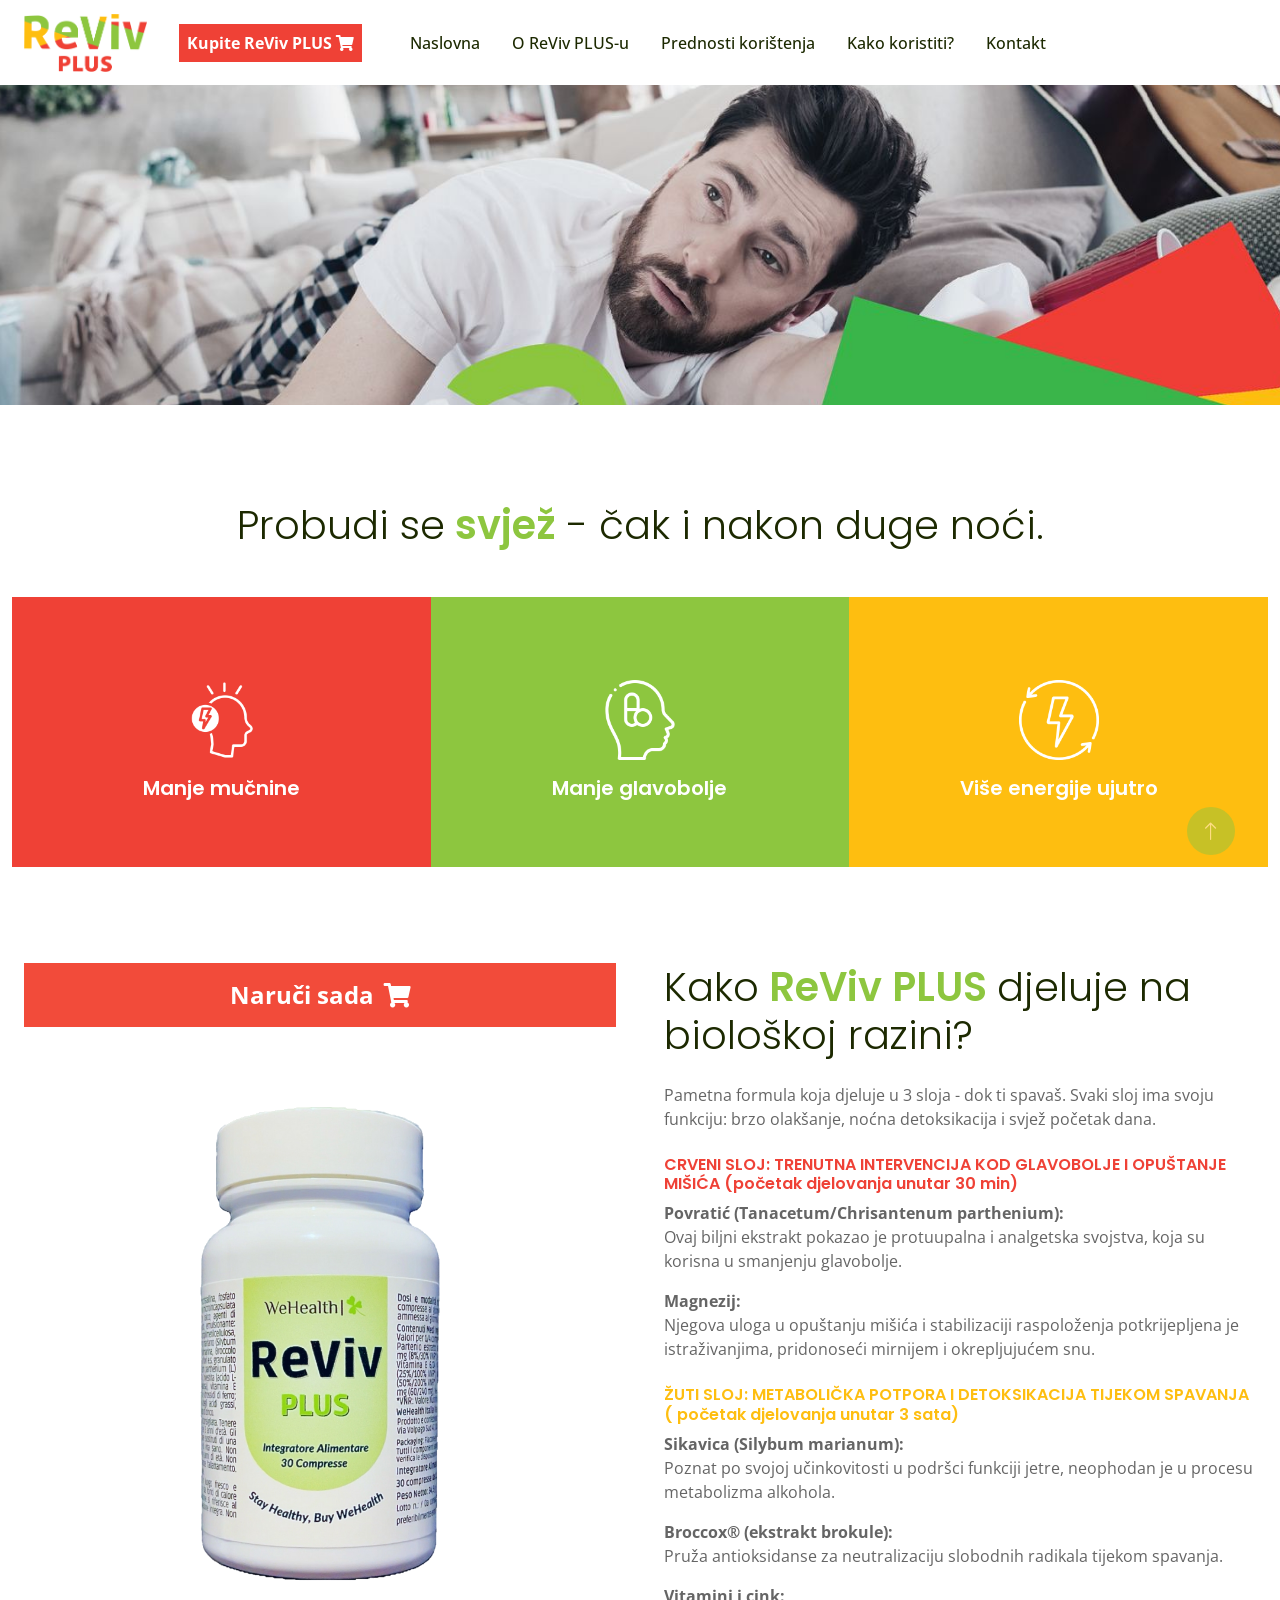
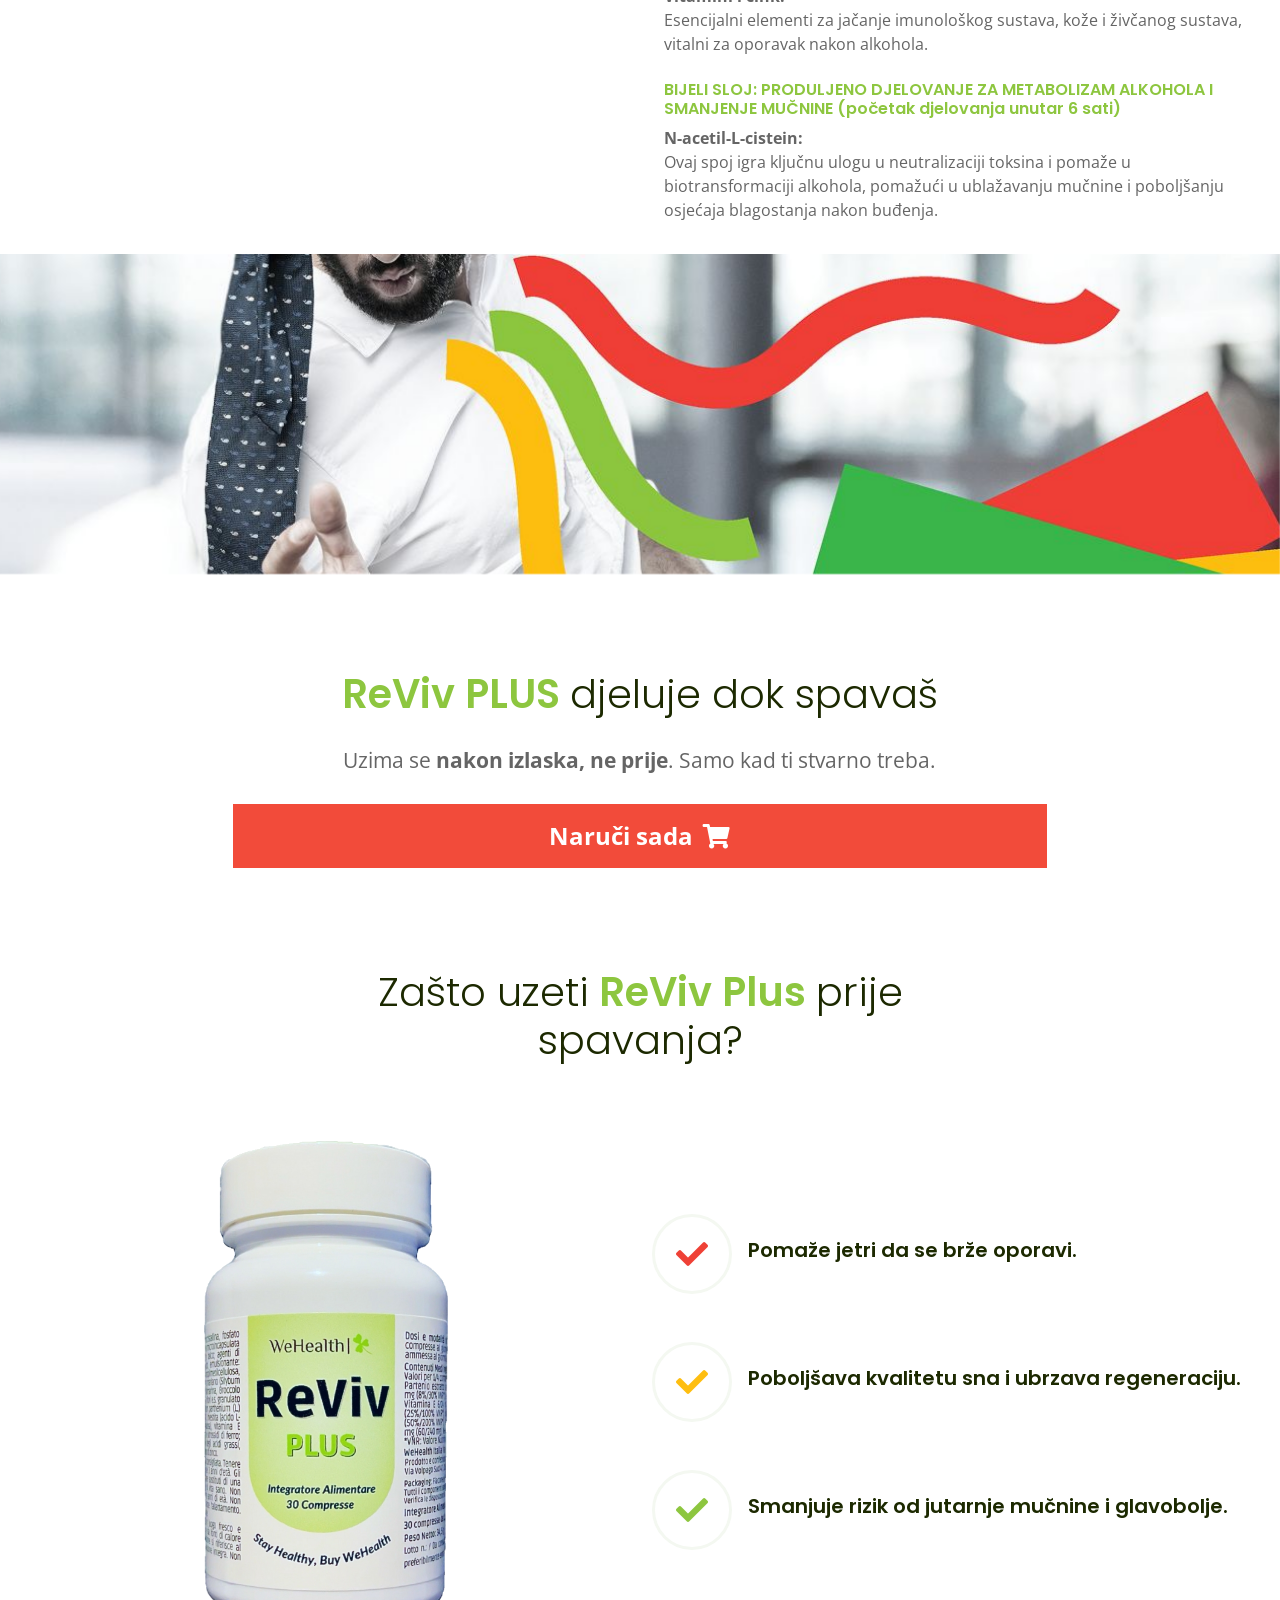
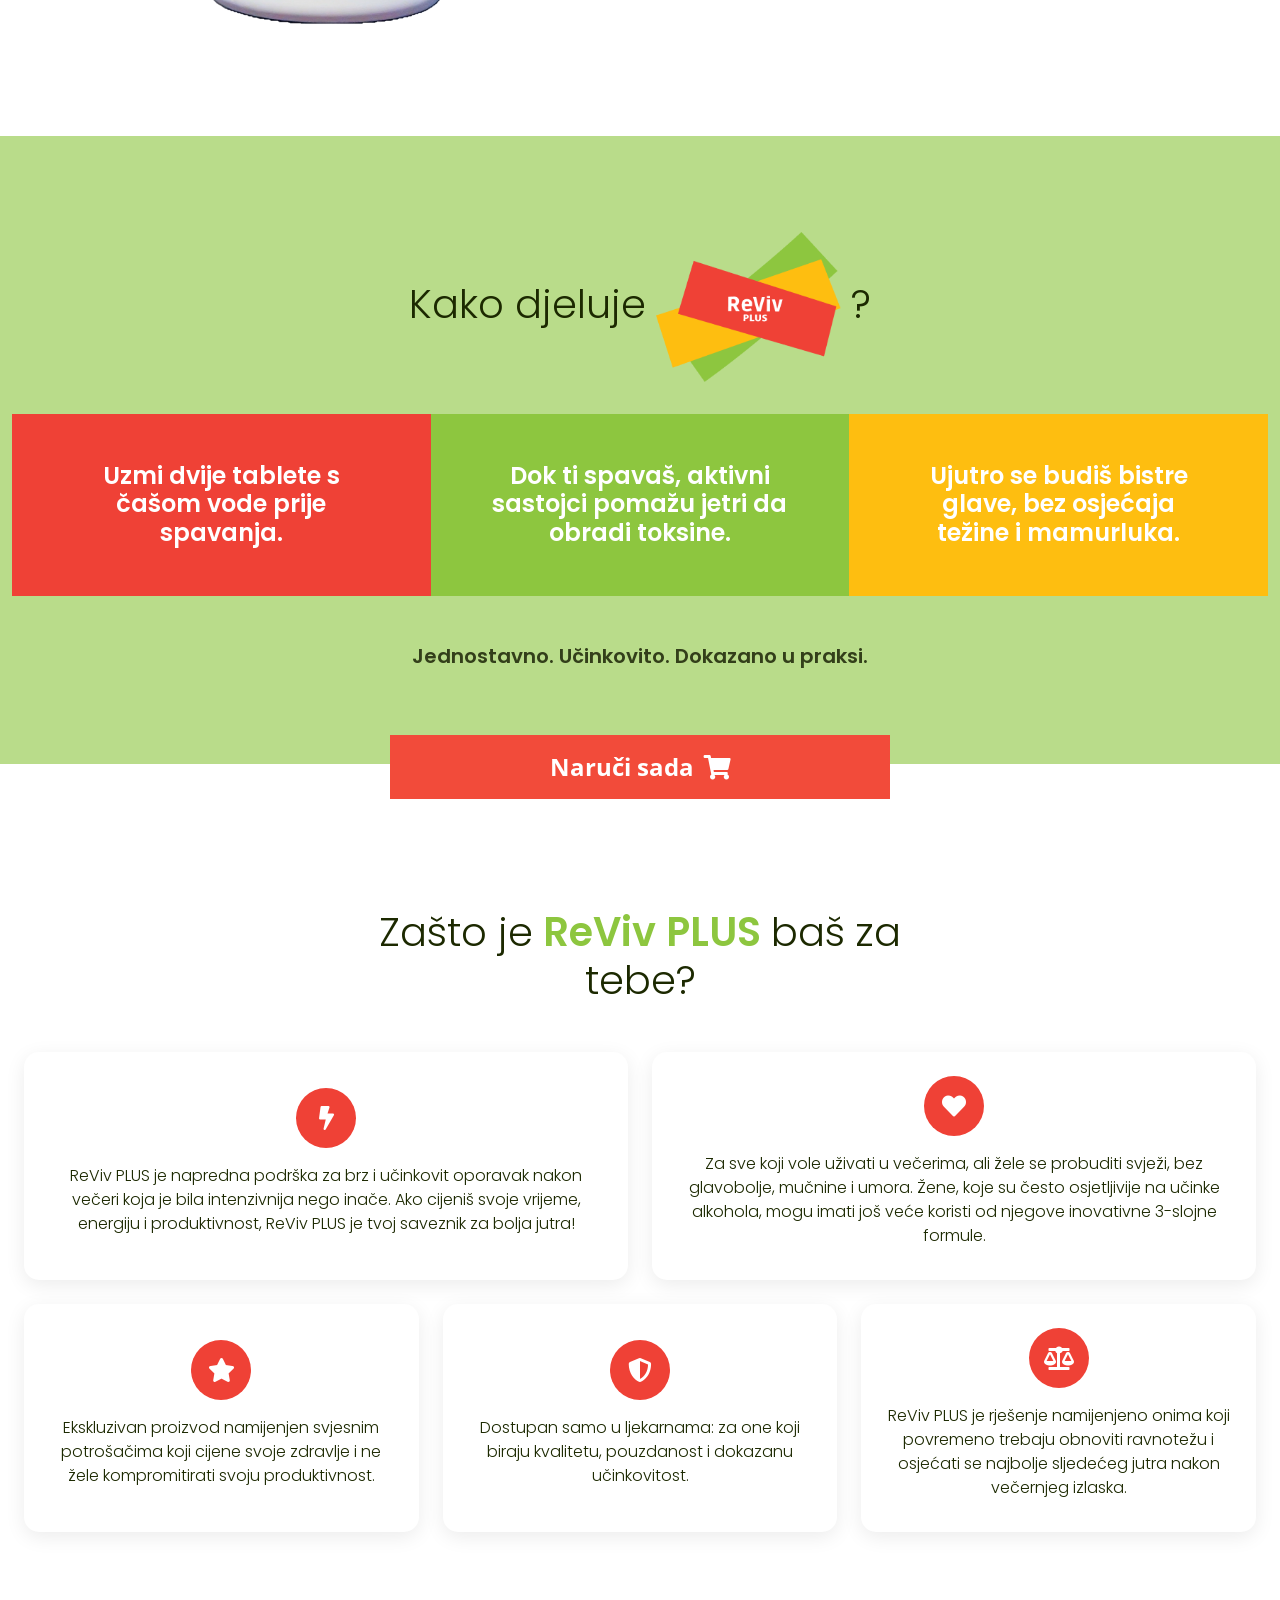
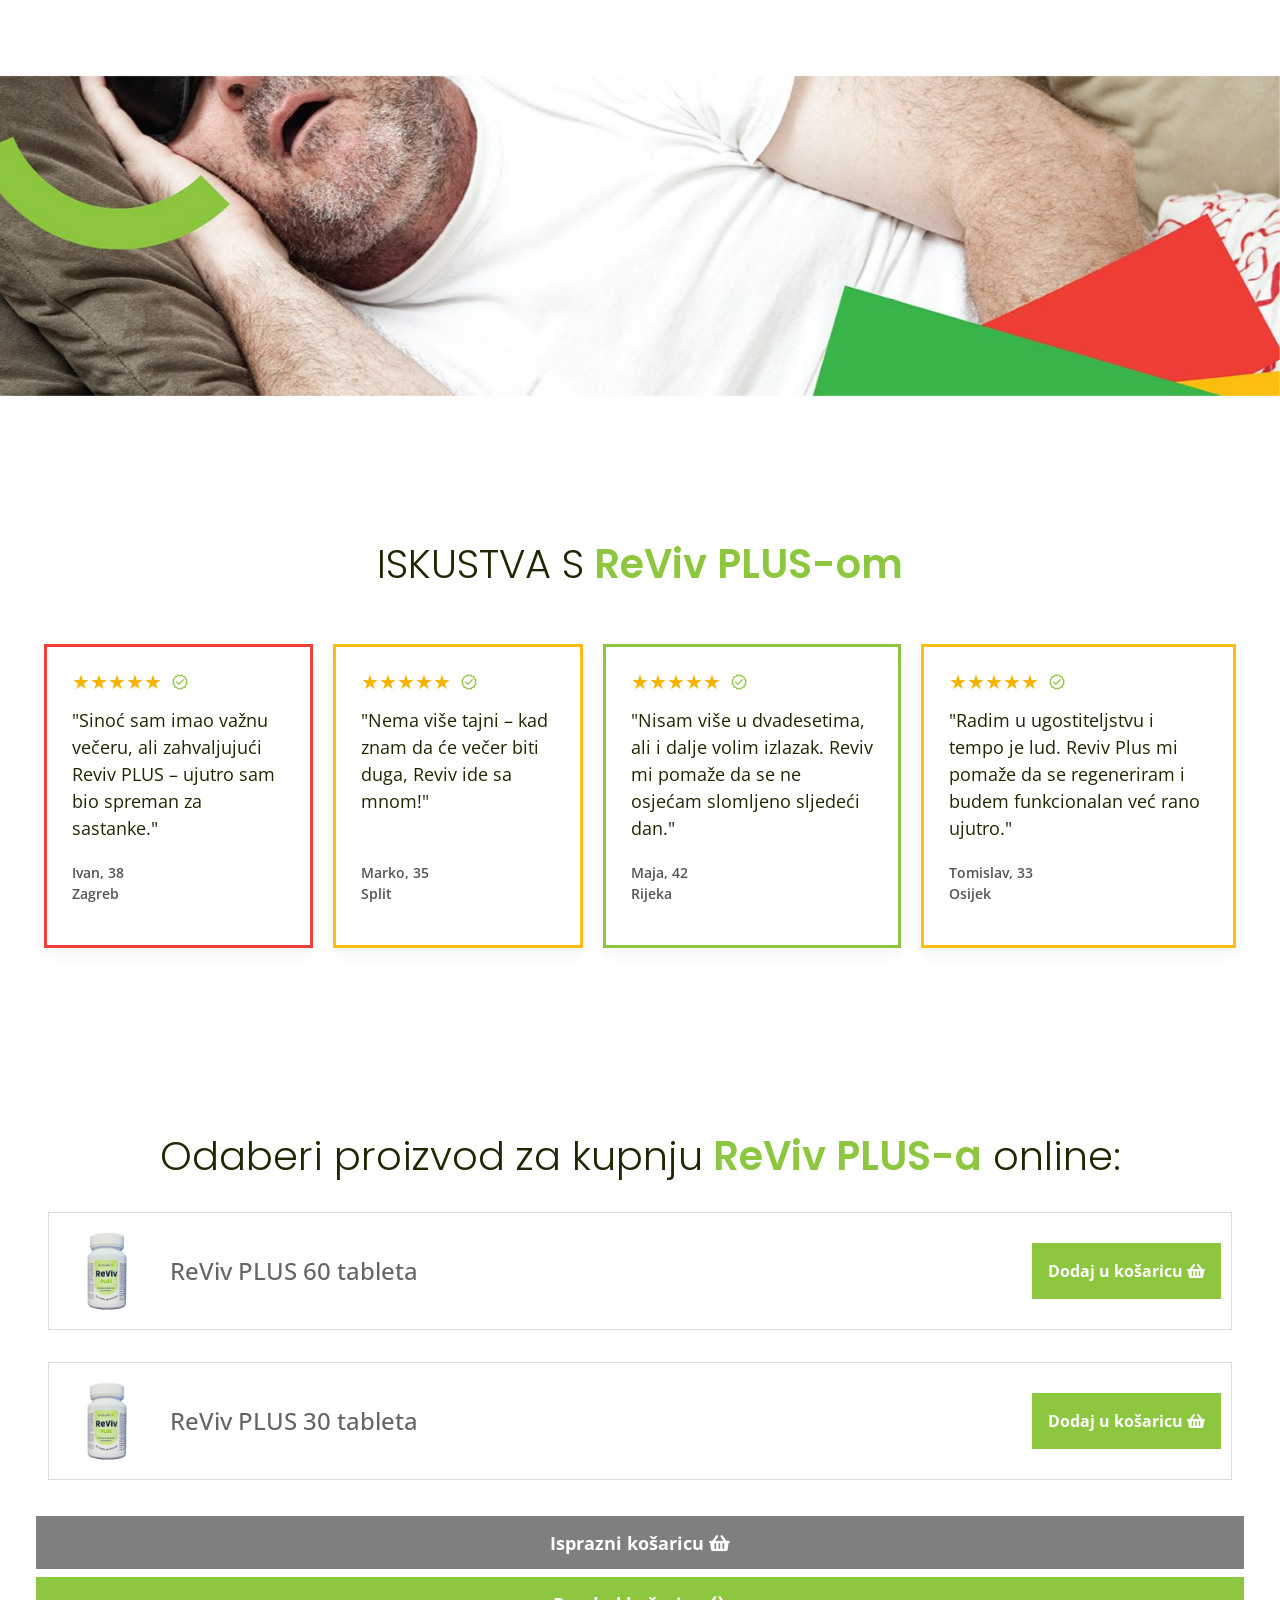
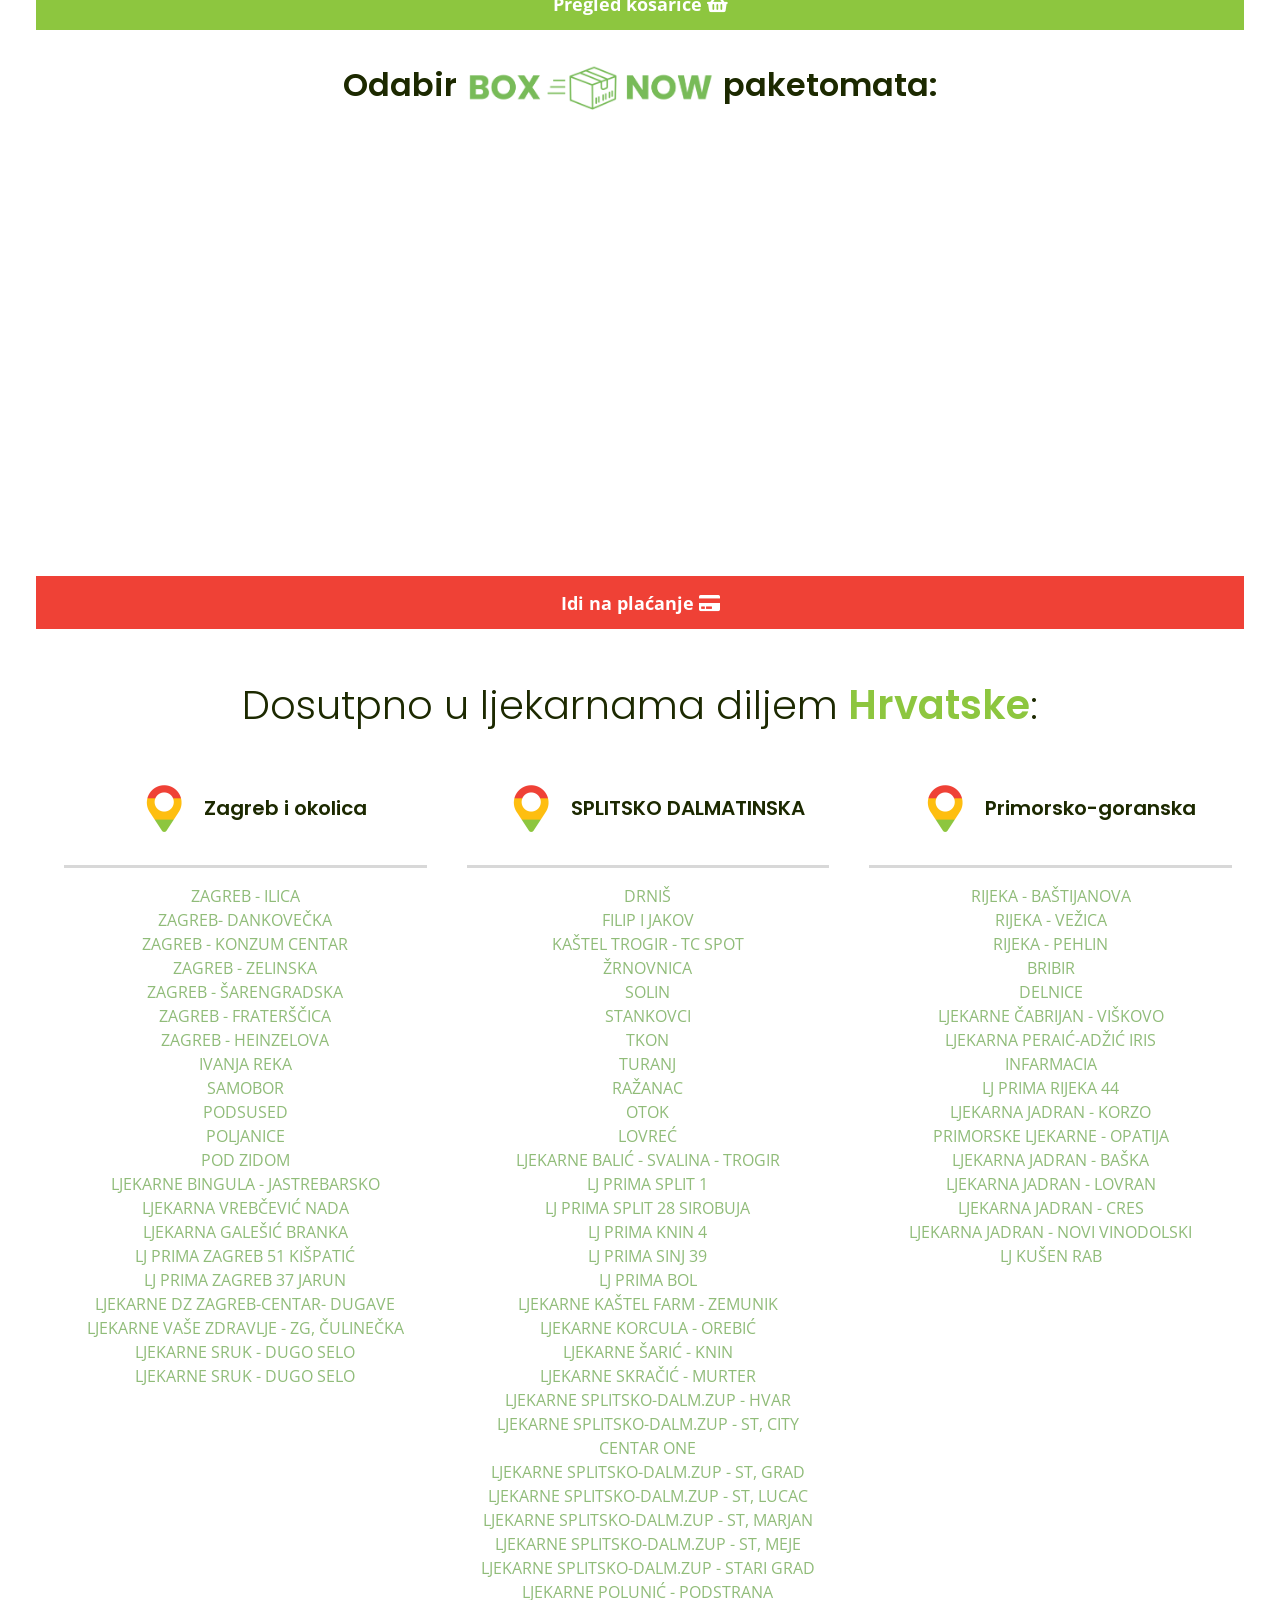
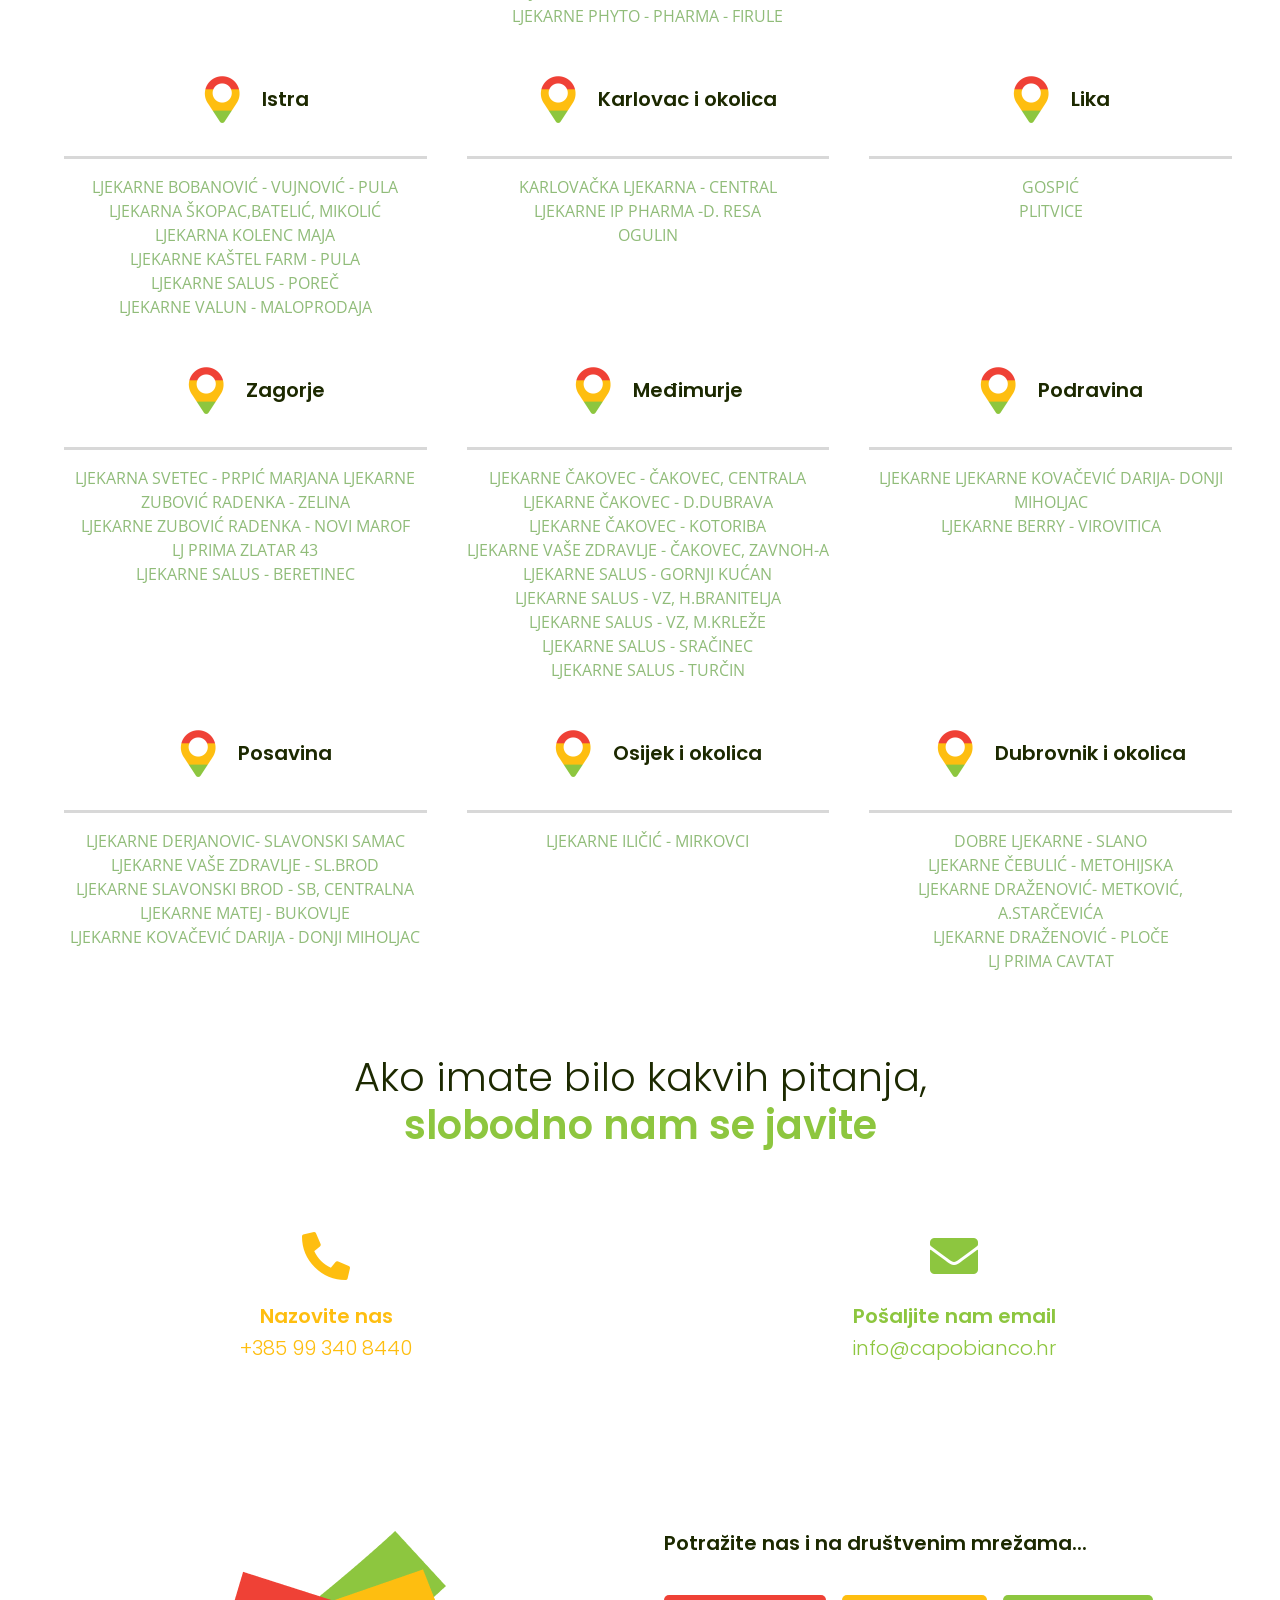
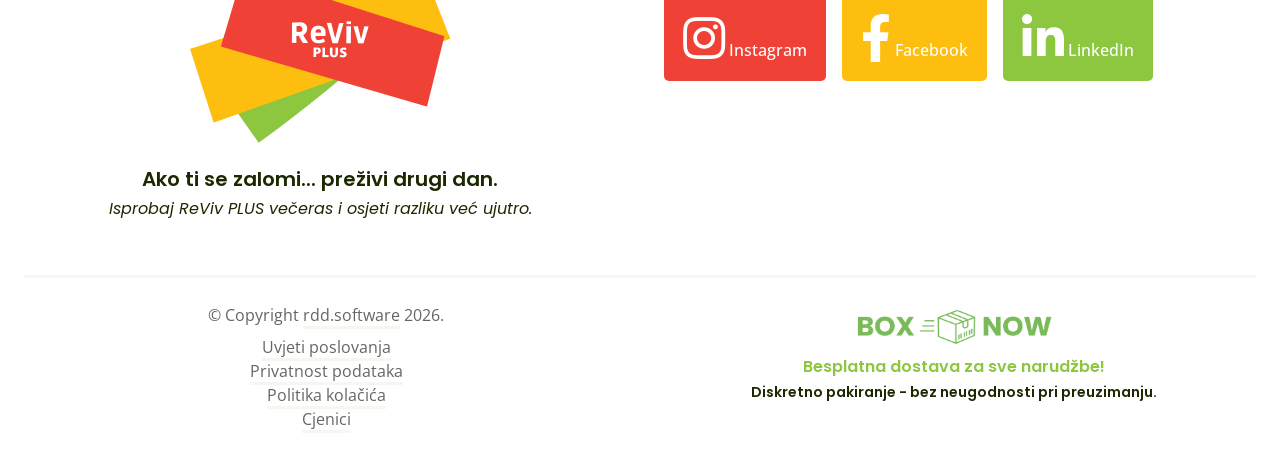
==== commit 60828c46: "Bump the stylesheet version so browsers load the new styles Pages kept serving the old cached css/st" ====
--- a/index.html
+++ b/index.html
@@ -38,7 +38,7 @@
     <link href="css/bootstrap.min.css" rel="stylesheet">
 
     <!-- Template Stylesheet -->
-    <link href="css/style.css?ver=a2e2cd9b-d002-4d4e-910a-05bf20d9cc08" rel="stylesheet">
+    <link href="css/style.css?ver=b2f28e4a-6875-4b5b-89a8-a56c400356fd" rel="stylesheet">
 
     <!-- Google Tag Manager -->
     <script>(function (w, d, s, l, i) {
--- a/css/style.css
+++ b/css/style.css
@@ -1146,3 +1146,52 @@
 }
 
 .cart-anchor { text-align: right; }
+
+/* Product rows on phones: name and prices get the full width,
+   the add to cart button goes below them. */
+@media (max-width: 576px) {
+    .product-row {
+        align-items: flex-start;
+        padding: 12px;
+        margin-top: 1rem;
+        margin-bottom: 1rem;
+    }
+
+    .product-row img {
+        width: 4.5rem;
+        margin-right: 12px !important;
+    }
+
+    .product-info {
+        flex-direction: column;
+        align-items: stretch;
+        gap: .75rem;
+    }
+
+    .product-text {
+        text-align: left;
+    }
+
+    .product-description {
+        font-size: 1.05rem !important;
+        margin-right: 0 !important;
+        line-height: 1.3;
+    }
+
+    .product-price {
+        font-size: 1.4rem;
+        margin: .15rem 0 .25rem;
+    }
+
+    .product-anchor-price,
+    .product-lowest-price {
+        font-size: .8rem;
+        line-height: 1.35;
+    }
+
+    .add-to-cart-btn {
+        display: block;
+        text-align: center;
+        padding: .7rem 1rem;
+    }
+}
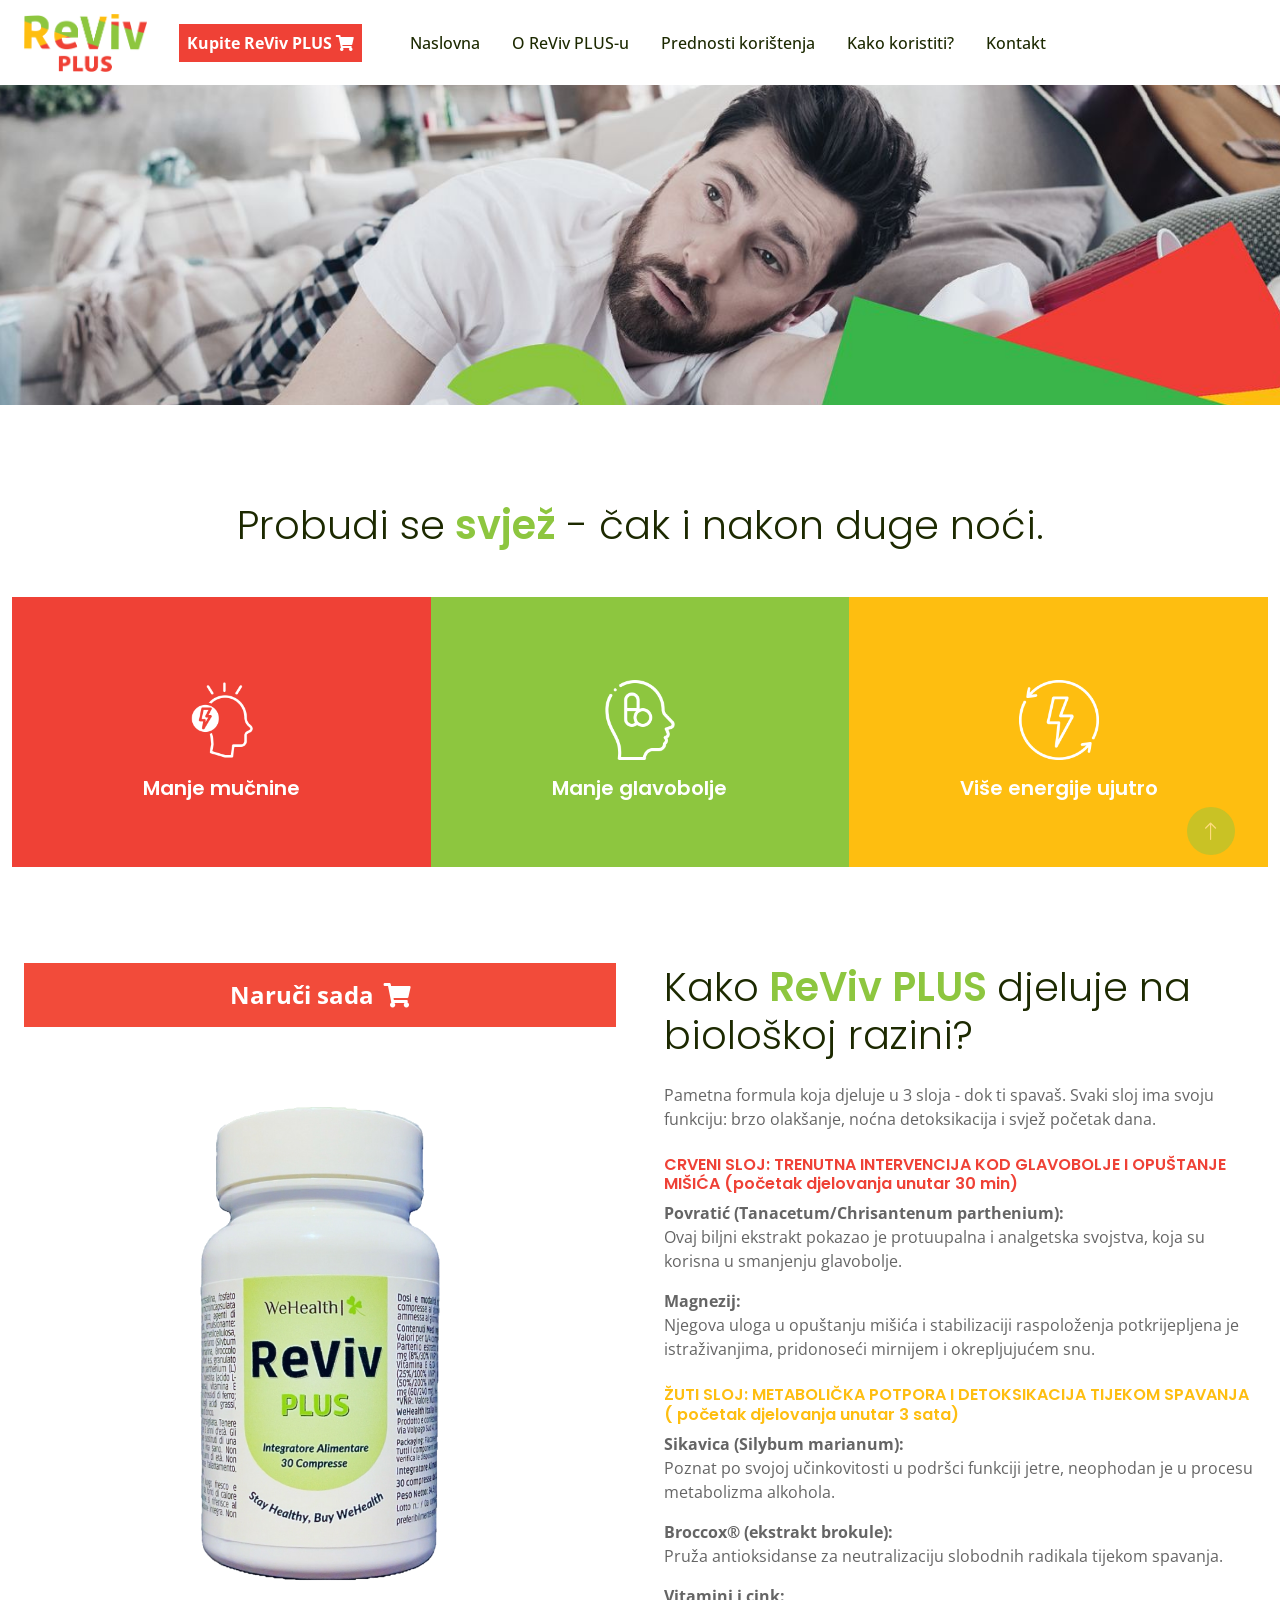
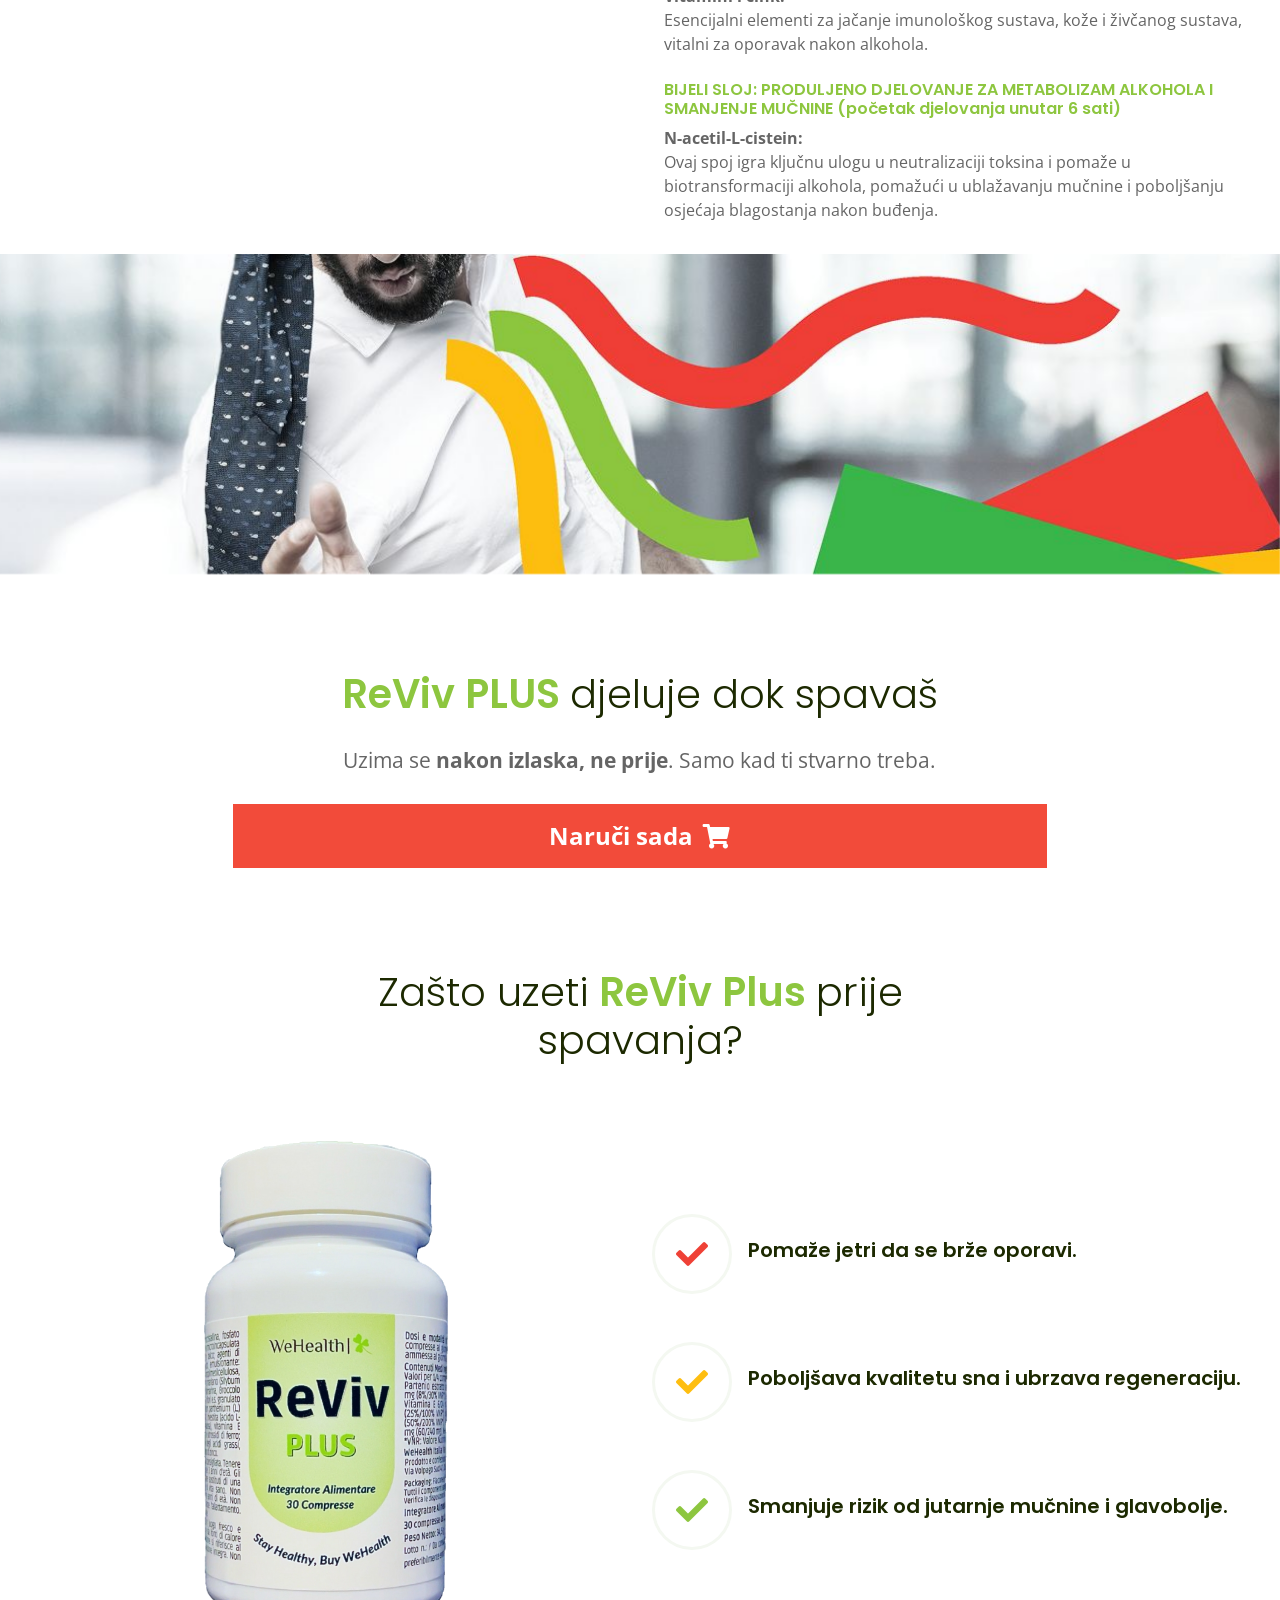
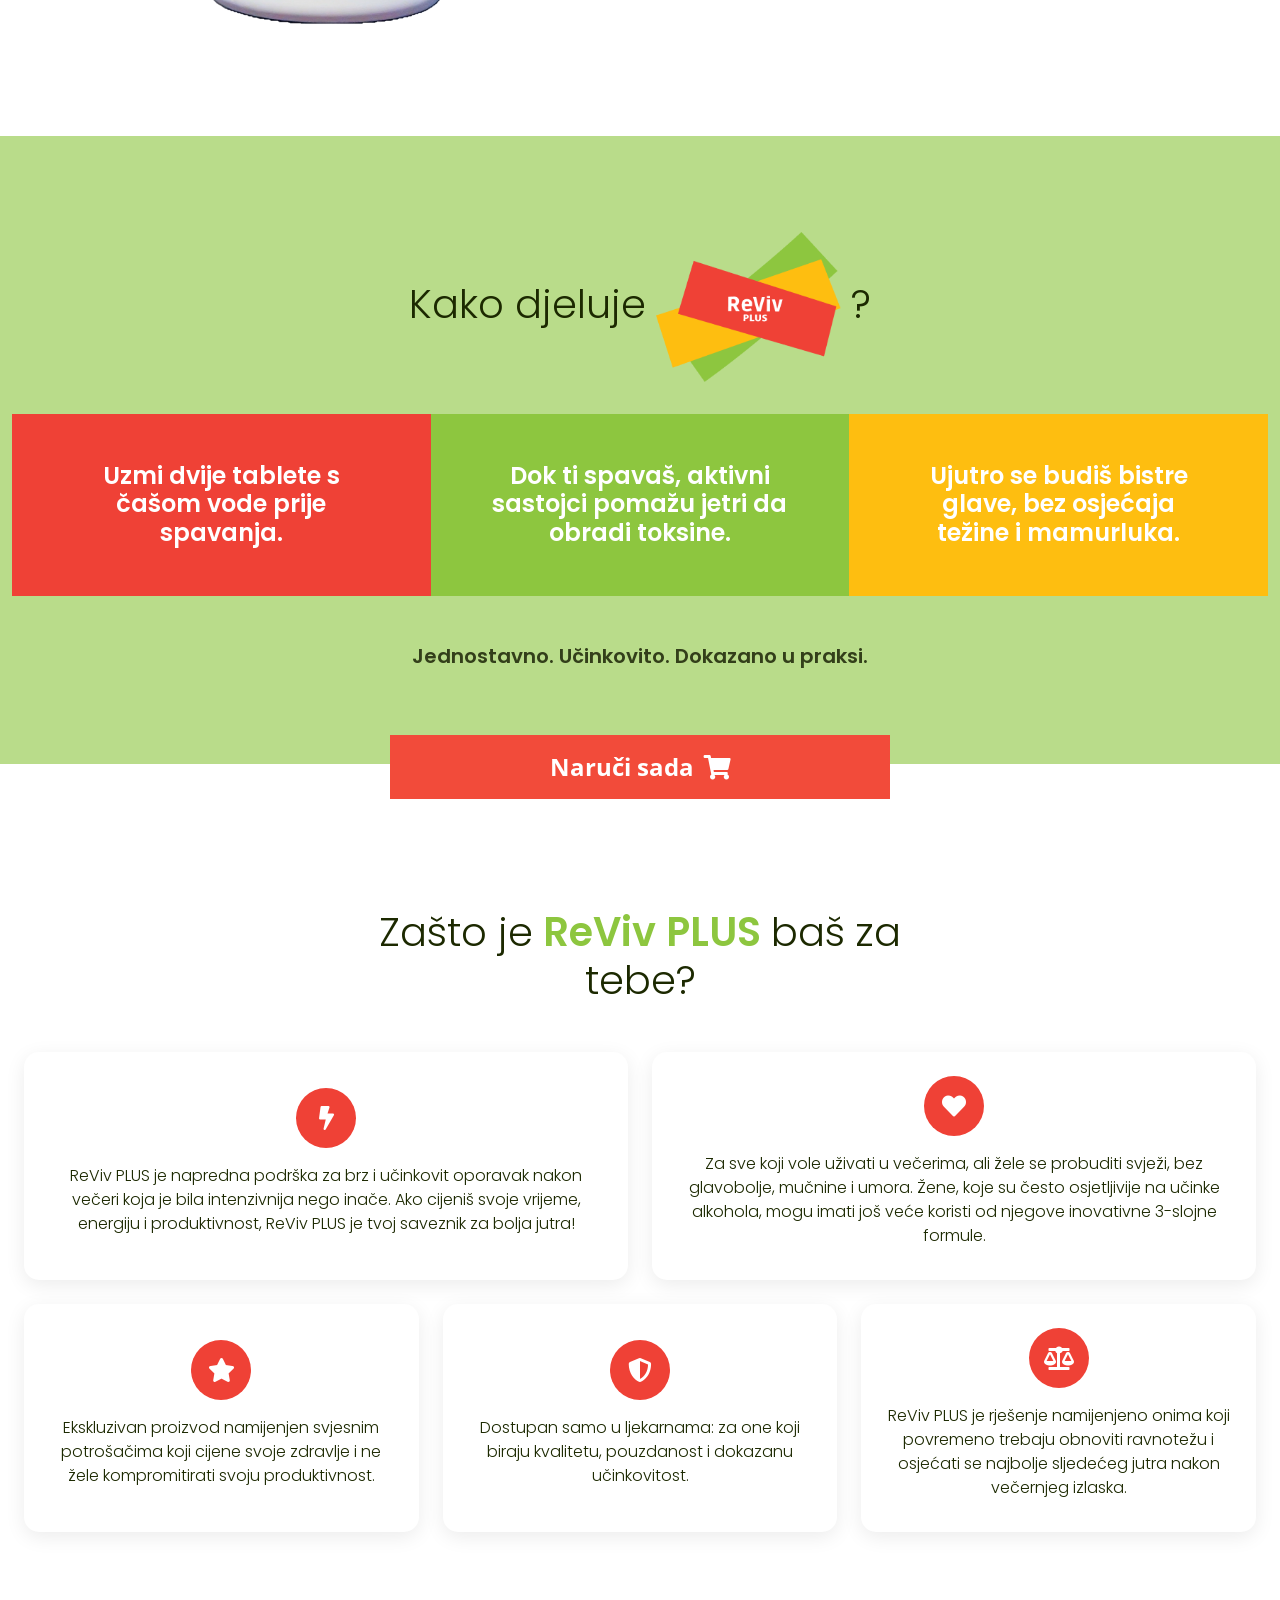
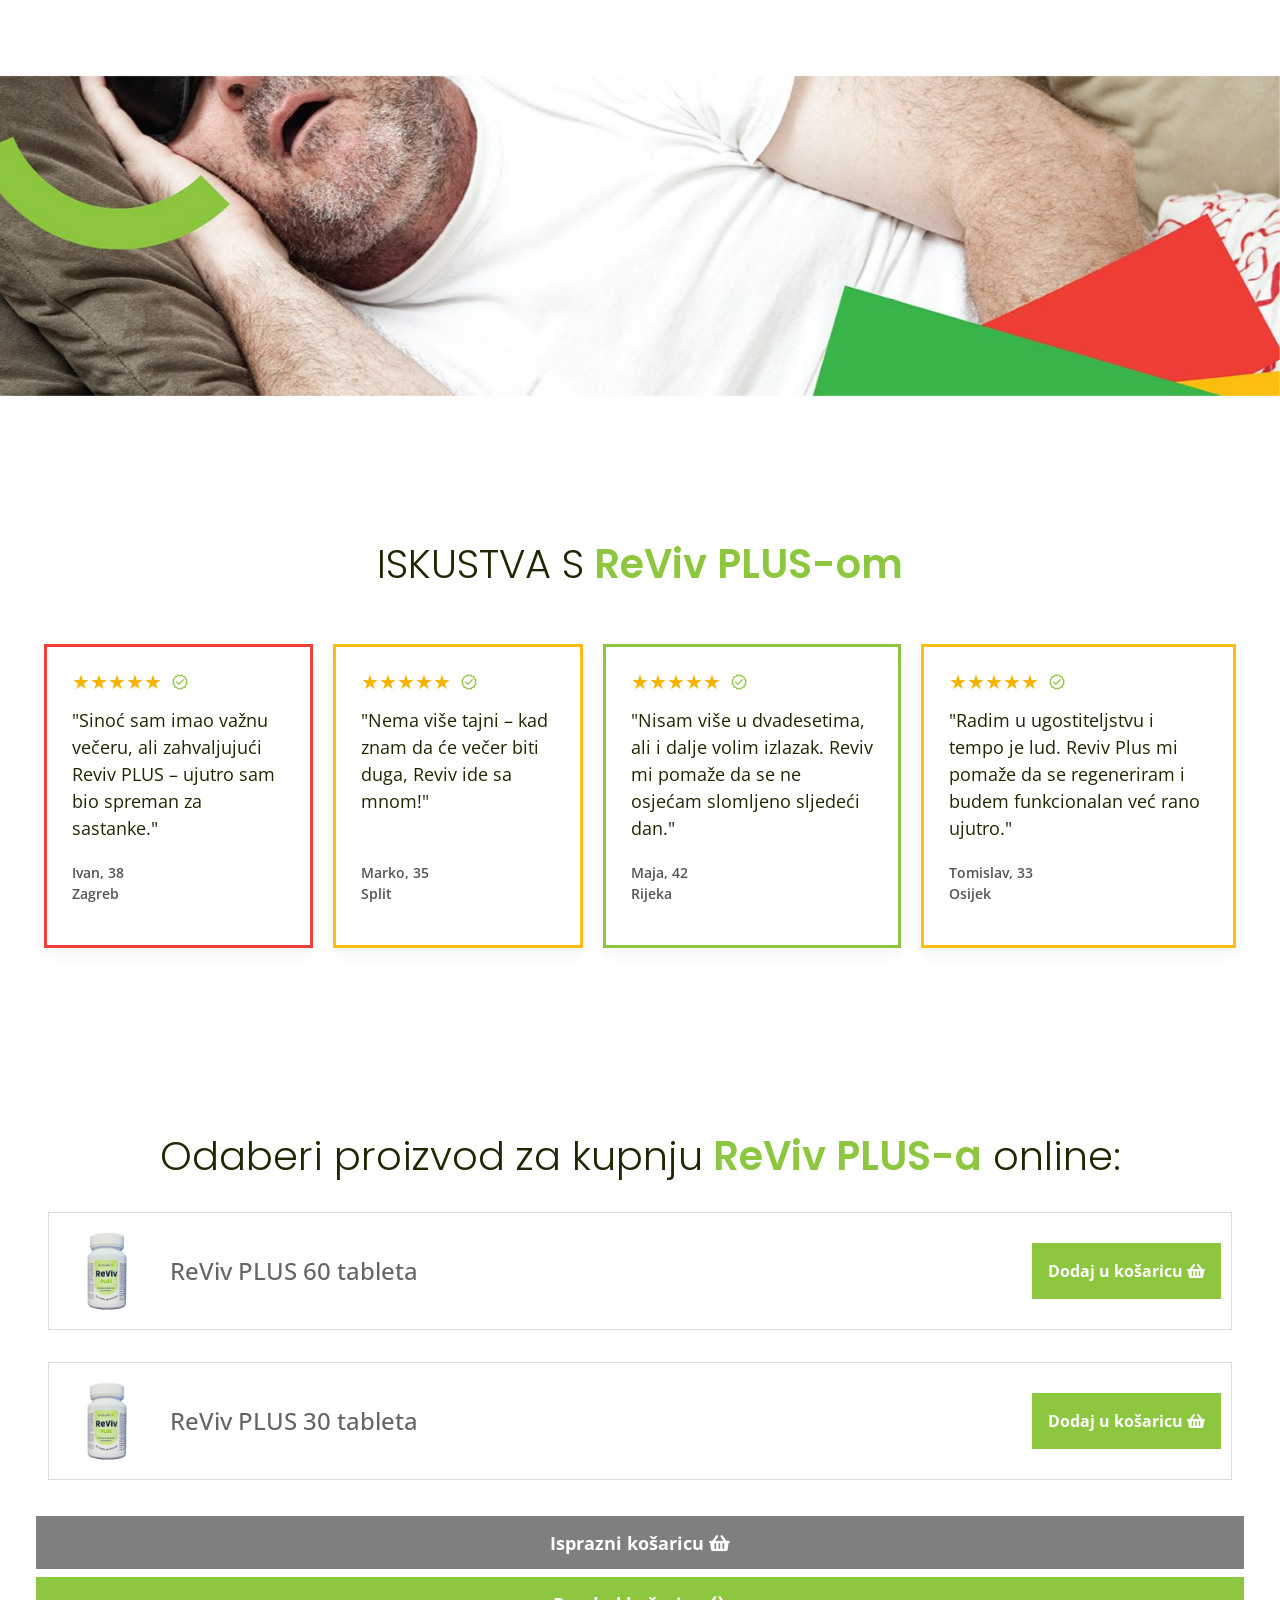
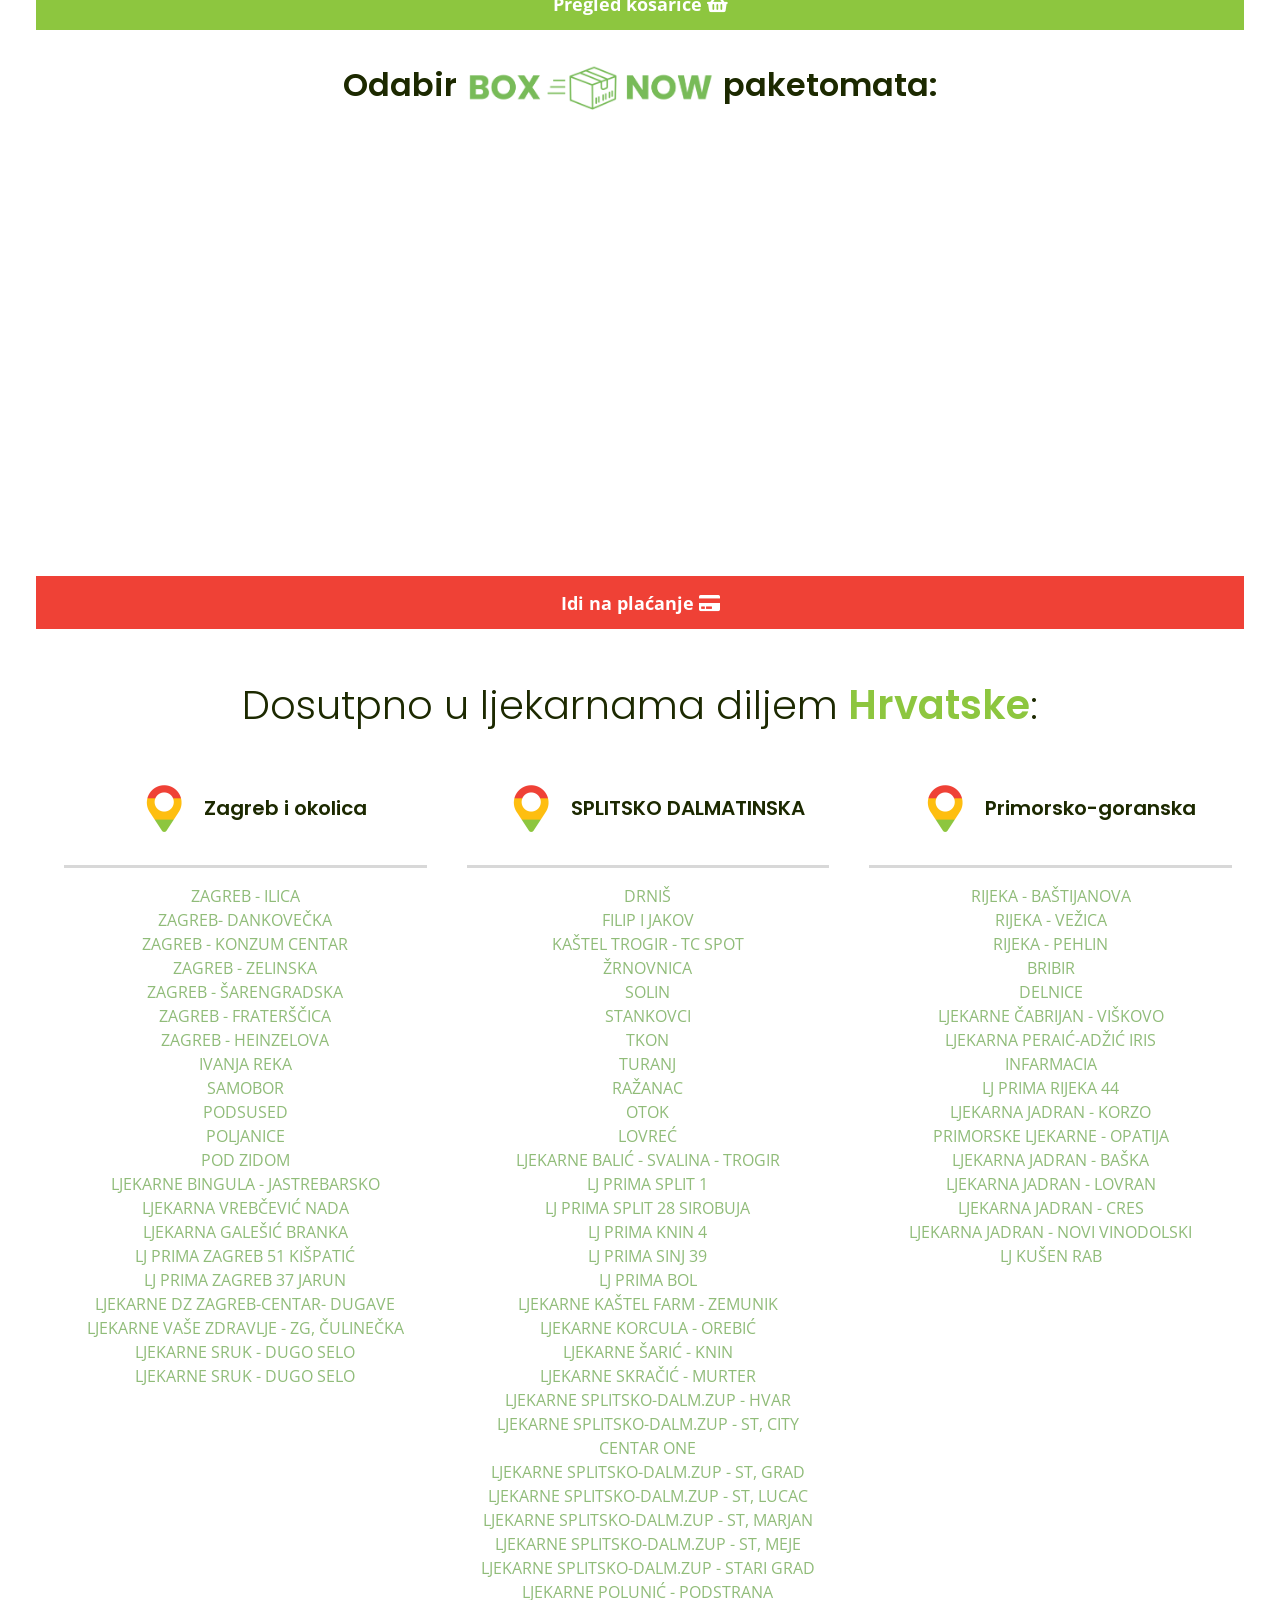
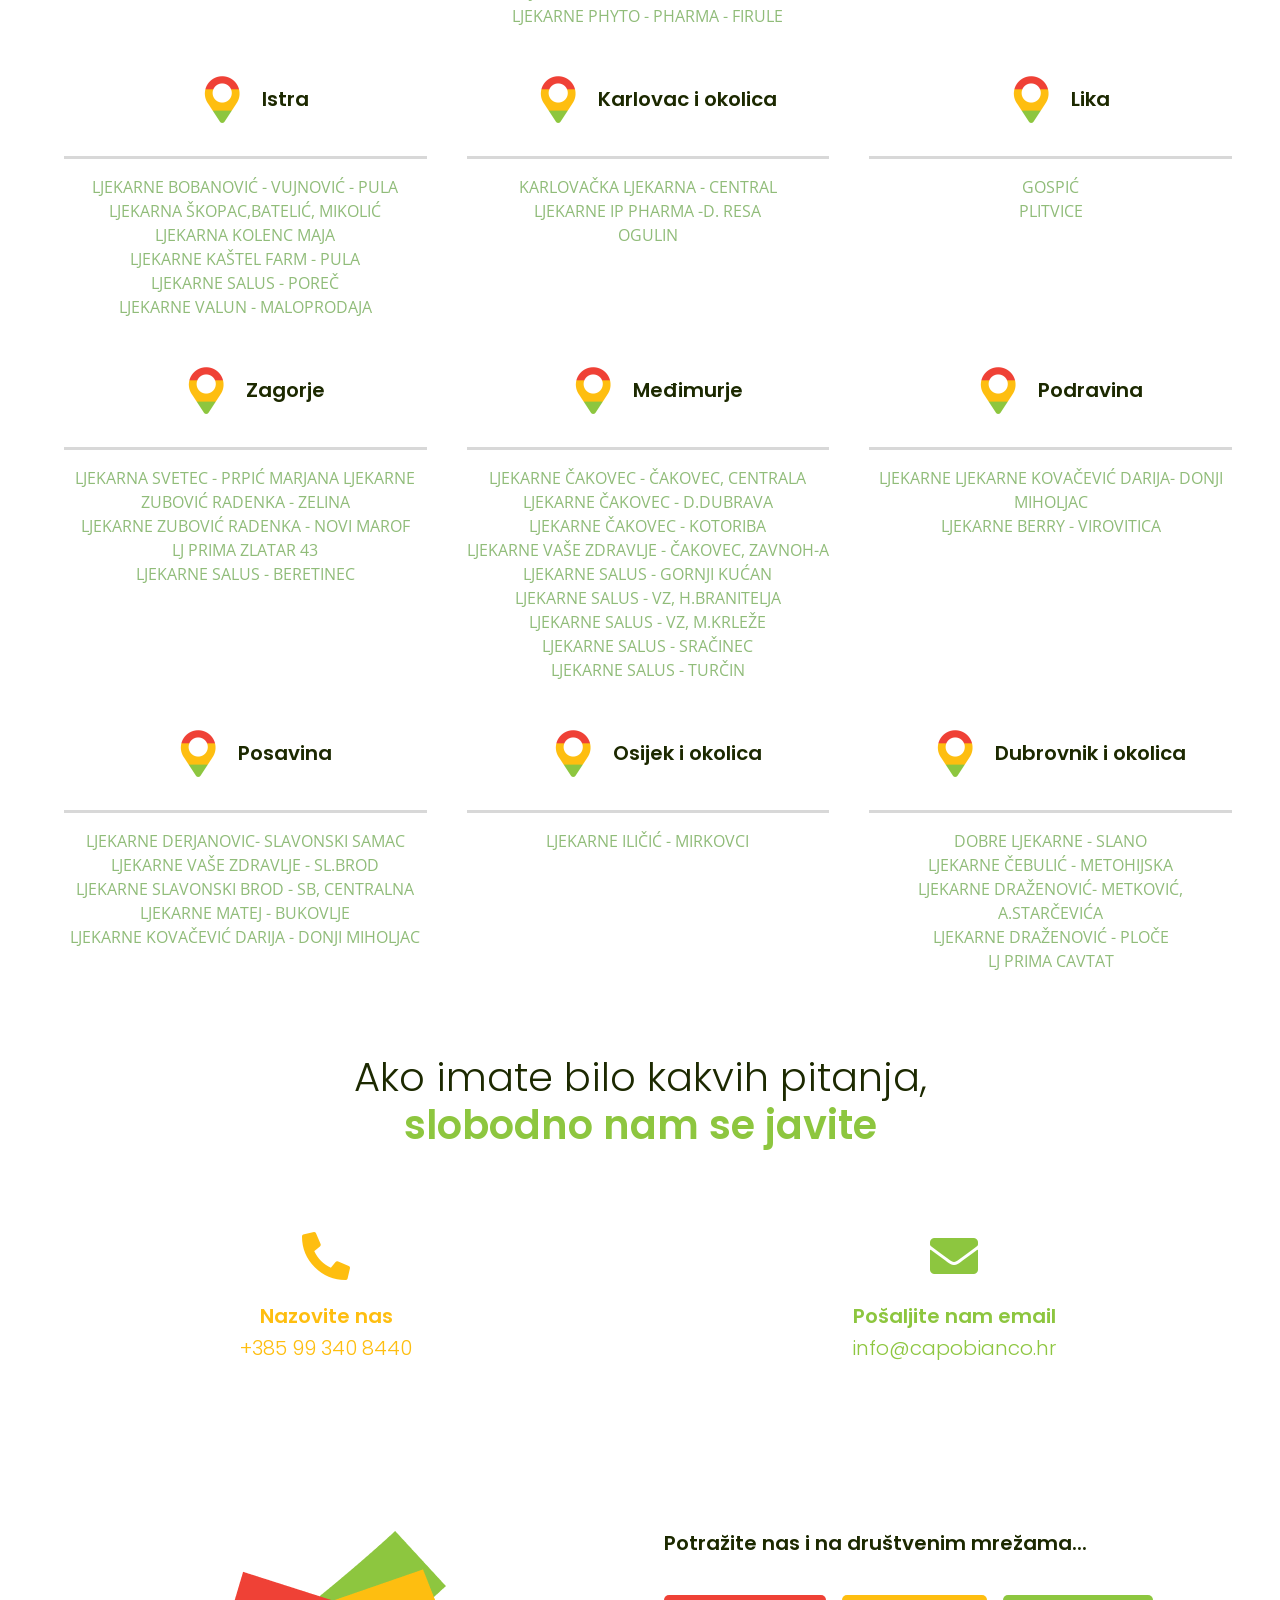
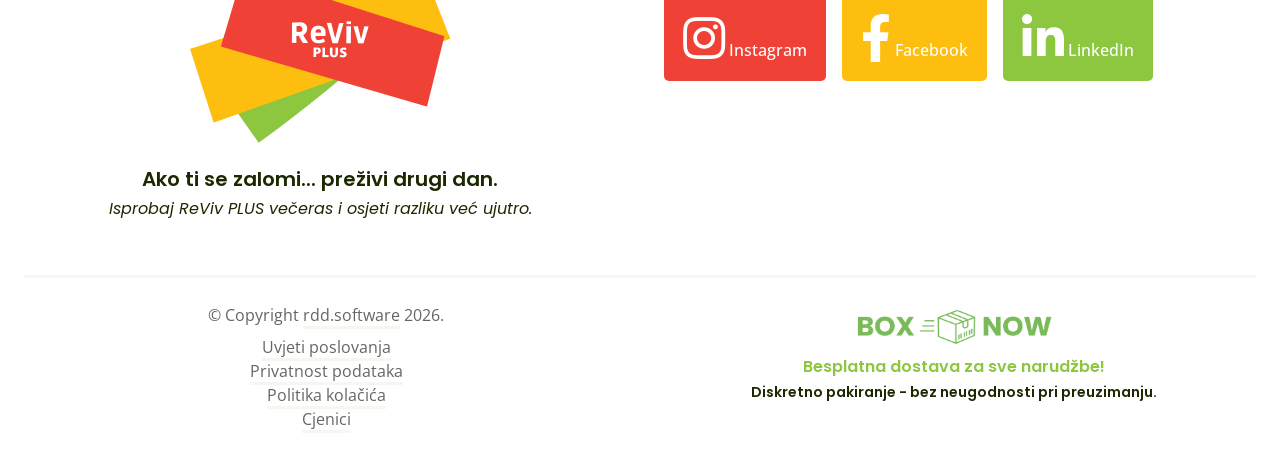
==== commit d73be4e7: "Stretch the add to cart button across the whole card on phones The product row wraps and its inner w" ====
--- a/index.html
+++ b/index.html
@@ -38,7 +38,7 @@
     <link href="css/bootstrap.min.css" rel="stylesheet">
 
     <!-- Template Stylesheet -->
-    <link href="css/style.css?ver=b2f28e4a-6875-4b5b-89a8-a56c400356fd" rel="stylesheet">
+    <link href="css/style.css?ver=215fdab8-831c-4c8c-97ac-63381cf6d769" rel="stylesheet">
 
     <!-- Google Tag Manager -->
     <script>(function (w, d, s, l, i) {
--- a/css/style.css
+++ b/css/style.css
@@ -1152,6 +1152,7 @@
 @media (max-width: 576px) {
     .product-row {
         align-items: flex-start;
+        flex-wrap: wrap;
         padding: 12px;
         margin-top: 1rem;
         margin-bottom: 1rem;
@@ -1162,13 +1163,15 @@
         margin-right: 12px !important;
     }
 
+    /* Image, text and button become items of the row itself,
+       so the button can wrap onto its own line across the whole card. */
     .product-info {
-        flex-direction: column;
-        align-items: stretch;
-        gap: .75rem;
+        display: contents;
     }
 
     .product-text {
+        flex: 1;
+        min-width: 0;
         text-align: left;
     }
 
@@ -1191,6 +1194,8 @@
 
     .add-to-cart-btn {
         display: block;
+        flex-basis: 100%;
+        margin-top: .75rem;
         text-align: center;
         padding: .7rem 1rem;
     }
